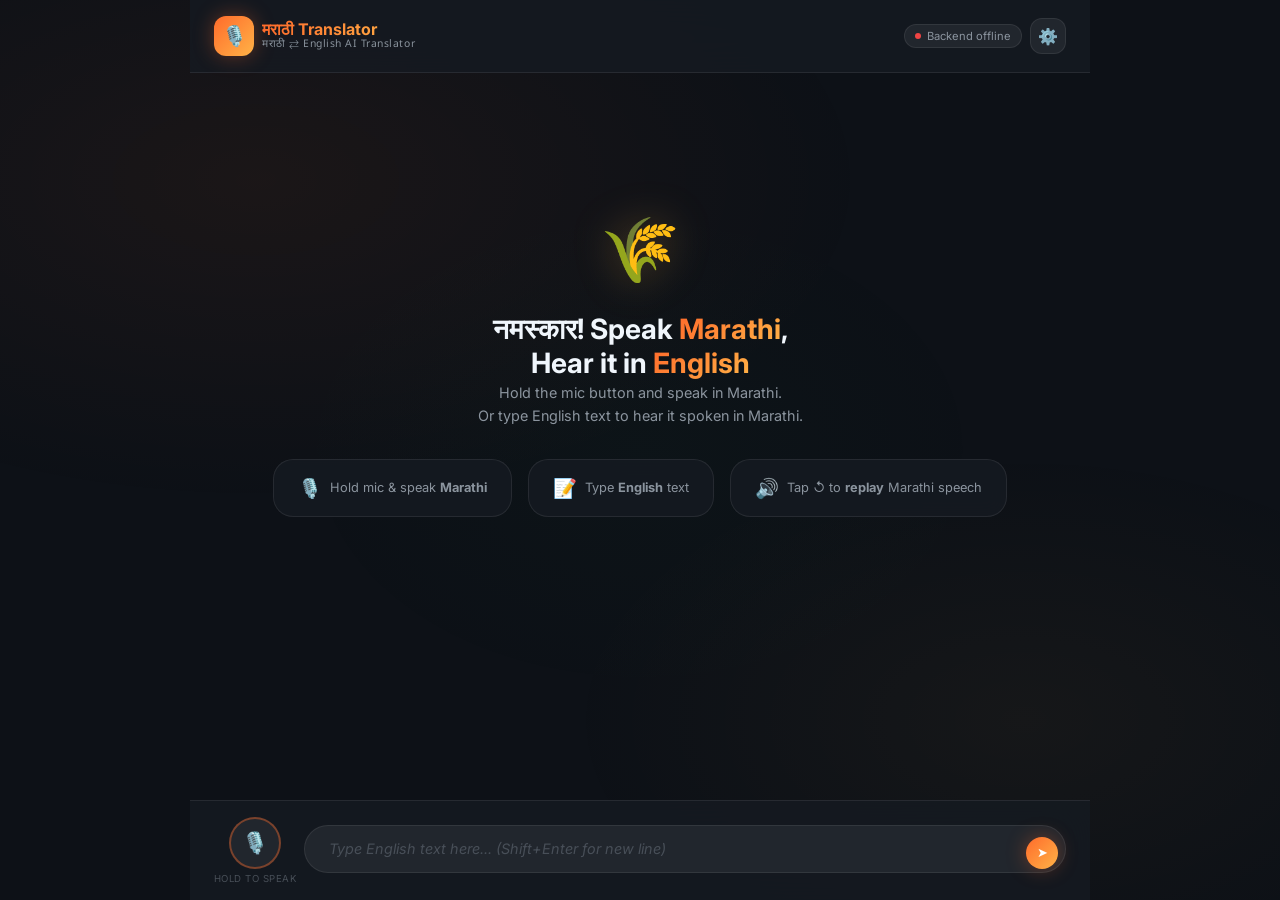
==== frontend/index.html @ 31d9f401 "first commit" ====
<!DOCTYPE html>
<html lang="mr" dir="ltr">
<head>
  <meta charset="UTF-8" />
  <meta name="viewport" content="width=device-width, initial-scale=1.0, viewport-fit=cover" />
  <meta name="theme-color" content="#FF6B2B" />
  <meta name="apple-mobile-web-app-capable" content="yes" />
  <meta name="apple-mobile-web-app-status-bar-style" content="black-translucent" />
  <meta name="apple-mobile-web-app-title" content="मराठी Translator" />

  <!-- SEO -->
  <title>मराठी-इंग्रजी भाषांतरक | Marathi-English Speech Translator</title>
  <meta name="description" content="Speak Marathi and get English translation. Type English and hear it in Marathi. AI-powered speech translator for Maharashtra." />
  <meta name="keywords" content="Marathi speech to text, English to Marathi TTS, AI4Bharat, Marathi translator, Maharashtra" />

  <!-- Open Graph -->
  <meta property="og:title" content="मराठी-इंग्रजी भाषांतरक" />
  <meta property="og:description" content="AI-powered Marathi speech recognition and English-to-Marathi text-to-speech chatbot" />
  <meta property="og:type" content="website" />

  <!-- PWA -->
  <link rel="manifest" href="manifest.json" />
  <link rel="icon" href="data:image/svg+xml,<svg xmlns='http://www.w3.org/2000/svg' viewBox='0 0 100 100'><text y='.9em' font-size='90'>🎤</text></svg>" />

  <!-- Fonts -->
  <link rel="preconnect" href="https://fonts.googleapis.com" />
  <link rel="preconnect" href="https://fonts.gstatic.com" crossorigin />
  <link href="https://fonts.googleapis.com/css2?family=Inter:wght@300;400;500;600;700&family=Noto+Sans+Devanagari:wght@400;500;600&display=swap" rel="stylesheet" />

  <!-- Styles -->
  <link rel="stylesheet" href="style.css" />
</head>
<body>

<!-- Background mesh gradient -->
<div class="bg-mesh" aria-hidden="true"></div>

<!-- ═══════════════════════════════════════════════════════
     APP SHELL
═══════════════════════════════════════════════════════ -->
<div id="app">

  <!-- ── Header ─────────────────────────────────────────── -->
  <header class="app-header" role="banner">
    <div class="app-logo">
      <div class="logo-icon" aria-hidden="true">🎙️</div>
      <div class="logo-text">
        <span class="logo-title">मराठी Translator</span>
        <span class="logo-subtitle">मराठी ⇄ English AI Translator</span>
      </div>
    </div>

    <div class="header-status">
      <div class="status-indicator" id="status-indicator" role="status" aria-live="polite">
        <div class="status-dot"></div>
        <span id="status-text">Connecting...</span>
      </div>
      <button class="settings-btn" id="settings-btn" title="Settings" aria-label="Open settings">
        ⚙️
      </button>
    </div>
  </header>

  <!-- ── Chat Area ─────────────────────────────────────── -->
  <main class="chat-area" id="chat-area" role="main" aria-label="Chat messages" aria-live="polite">

    <!-- Welcome Screen (hidden after first message) -->
    <div class="welcome-screen" id="welcome-screen" role="complementary" aria-label="Getting started">
      <div class="welcome-icon" aria-hidden="true">🌾</div>

      <div>
        <h1 class="welcome-title">
          नमस्कार! Speak <span>Marathi</span>,<br />
          Hear it in <span>English</span>
        </h1>
        <p class="welcome-subtitle">
          Hold the mic button and speak in Marathi.<br />
          Or type English text to hear it spoken in Marathi.
        </p>
      </div>

      <div class="welcome-tips" role="list">
        <div class="tip-card" role="listitem">
          <span class="tip-icon">🎙️</span>
          <span>Hold mic &amp; speak <strong>Marathi</strong></span>
        </div>
        <div class="tip-card" role="listitem">
          <span class="tip-icon">📝</span>
          <span>Type <strong>English</strong> text</span>
        </div>
        <div class="tip-card" role="listitem">
          <span class="tip-icon">🔊</span>
          <span>Tap ↺ to <strong>replay</strong> Marathi speech</span>
        </div>
      </div>
    </div>

  </main>

  <!-- ── Input Bar ─────────────────────────────────────── -->
  <footer class="input-bar" role="contentinfo">

    <!-- Live Marathi transcript (shown while recording) -->
    <div
      class="input-transcript"
      id="input-transcript"
      aria-label="Live Marathi transcript"
      aria-live="polite"
    ></div>

    <div class="input-row">

      <!-- Mic Button -->
      <div class="mic-container">
        <button
          class="mic-btn"
          id="mic-btn"
          aria-label="Hold to record Marathi speech"
          title="Hold to speak in Marathi"
        >
          🎙️
        </button>
        <div class="mic-label" id="mic-label" aria-hidden="true">Hold to speak</div>
      </div>

      <!-- Text Input -->
      <div class="text-input-wrapper">
        <textarea
          id="text-input"
          placeholder="Type English text here... (Shift+Enter for new line)"
          rows="1"
          maxlength="2000"
          aria-label="Type English text to convert to Marathi speech"
          autocomplete="off"
          spellcheck="true"
        ></textarea>
        <button
          class="send-btn"
          id="send-btn"
          aria-label="Send English text for Marathi translation"
          title="Send (Enter)"
        >
          ➤
        </button>
      </div>

    </div>
  </footer>

</div>
<!-- /#app -->


<!-- ═══════════════════════════════════════════════════════
     SETTINGS MODAL
═══════════════════════════════════════════════════════ -->
<div
  class="modal-overlay"
  id="settings-overlay"
  role="dialog"
  aria-modal="true"
  aria-labelledby="modal-title"
>
  <div class="modal" id="settings-modal">

    <div class="modal-header">
      <div class="modal-title" id="modal-title">
        ⚙️ Settings
      </div>
      <button class="modal-close" id="settings-close" aria-label="Close settings">✕</button>
    </div>

    <!-- API URL -->
    <div class="modal-section">
      <label class="modal-label" for="api-url-input">Backend API URL</label>
      <input
        type="url"
        id="api-url-input"
        class="modal-input"
        placeholder="http://localhost:8000"
        value="http://localhost:8000"
        aria-describedby="api-url-help"
      />
      <p id="api-url-help" style="font-size: 0.7rem; color: var(--text-muted); margin-top: 4px;">
        Start backend: <code style="color: var(--accent);">cd backend && start.bat</code>
      </p>
    </div>

    <!-- Voice Selection -->
    <div class="modal-section">
      <label class="modal-label">Marathi TTS Voice</label>
      <div class="voice-grid" id="voice-grid">
        <!-- Populated by JS -->
      </div>
    </div>

    <!-- Save -->
    <button class="modal-save" id="settings-save">
      Save Settings
    </button>

  </div>
</div>


<!-- ═══════════════════════════════════════════════════════
     SCRIPTS
═══════════════════════════════════════════════════════ -->
<script src="app.js"></script>

</body>
</html>
---- frontend/style.css ----
/* ============================================================
   style.css — Marathi-English Speech Translator PWA
   Premium Dark Mode · Maharashtra Saffron Theme
   ============================================================ */

/* ── Google Fonts ─────────────────────────────────────────── */
@import url('https://fonts.googleapis.com/css2?family=Inter:wght@300;400;500;600;700&family=Noto+Sans+Devanagari:wght@400;500;600&display=swap');

/* ── CSS Custom Properties ────────────────────────────────── */
:root {
  /* Colors */
  --bg-primary:    #0D1117;
  --bg-secondary:  #161B22;
  --bg-tertiary:   #21262D;
  --bg-glass:      rgba(22, 27, 34, 0.85);

  --accent:        #FF6B2B;
  --accent-light:  #FF8F5E;
  --accent-glow:   rgba(255, 107, 43, 0.25);
  --accent-dark:   #CC4B15;

  --saffron:       #FFB347;
  --saffron-light: #FFD080;
  --saffron-glow:  rgba(255, 179, 71, 0.3);

  --green:         #22C55E;
  --green-light:   #4ADE80;
  --green-glow:    rgba(34, 197, 94, 0.2);

  --red:           #EF4444;
  --red-glow:      rgba(239, 68, 68, 0.3);

  --blue:          #3B82F6;
  --blue-glow:     rgba(59, 130, 246, 0.2);

  --text-primary:  #F0F6FC;
  --text-secondary: #8B949E;
  --text-muted:    #484F58;
  --text-marathi:  #E8D5B7;

  --border:        rgba(255, 255, 255, 0.08);
  --border-accent: rgba(255, 107, 43, 0.4);
  --border-hover:  rgba(255, 107, 43, 0.6);

  /* Bubble colors */
  --bubble-user-bg: rgba(255, 107, 43, 0.12);
  --bubble-user-border: rgba(255, 107, 43, 0.35);
  --bubble-bot-bg:  rgba(33, 38, 45, 0.95);
  --bubble-bot-border: rgba(255, 255, 255, 0.08);

  /* Shadows */
  --shadow-sm:  0 1px 2px rgba(0, 0, 0, 0.4);
  --shadow-md:  0 4px 16px rgba(0, 0, 0, 0.5);
  --shadow-lg:  0 8px 32px rgba(0, 0, 0, 0.6);
  --shadow-accent: 0 0 20px rgba(255, 107, 43, 0.35);
  --shadow-saffron: 0 0 20px rgba(255, 179, 71, 0.45);

  /* Spacing */
  --space-xs: 0.25rem;
  --space-sm: 0.5rem;
  --space-md: 1rem;
  --space-lg: 1.5rem;
  --space-xl: 2rem;

  /* Radius */
  --radius-sm: 6px;
  --radius-md: 12px;
  --radius-lg: 20px;
  --radius-xl: 28px;
  --radius-full: 9999px;

  /* Transitions */
  --transition-fast: 150ms cubic-bezier(0.4, 0, 0.2, 1);
  --transition-mid:  250ms cubic-bezier(0.4, 0, 0.2, 1);
  --transition-slow: 400ms cubic-bezier(0.4, 0, 0.2, 1);
}

/* ── Reset & Base ─────────────────────────────────────────── */
*, *::before, *::after {
  box-sizing: border-box;
  margin: 0;
  padding: 0;
}

html {
  font-size: 16px;
  scroll-behavior: smooth;
}

body {
  font-family: 'Inter', -apple-system, BlinkMacSystemFont, sans-serif;
  background: var(--bg-primary);
  color: var(--text-primary);
  min-height: 100dvh;
  overflow: hidden;
  -webkit-font-smoothing: antialiased;
  -moz-osx-font-smoothing: grayscale;
}

/* ── Scrollbar ─────────────────────────────────────────────── */
::-webkit-scrollbar { width: 4px; }
::-webkit-scrollbar-track { background: transparent; }
::-webkit-scrollbar-thumb {
  background: rgba(255, 107, 43, 0.3);
  border-radius: var(--radius-full);
}
::-webkit-scrollbar-thumb:hover { background: var(--accent); }

/* ── Background Mesh ───────────────────────────────────────── */
.bg-mesh {
  position: fixed;
  inset: 0;
  background:
    radial-gradient(ellipse 80% 60% at 20% 20%, rgba(255, 107, 43, 0.06) 0%, transparent 60%),
    radial-gradient(ellipse 60% 50% at 80% 80%, rgba(255, 179, 71, 0.04) 0%, transparent 60%),
    radial-gradient(ellipse 40% 40% at 50% 50%, rgba(34, 197, 94, 0.02) 0%, transparent 70%);
  pointer-events: none;
  z-index: 0;
}

/* ── App Shell ─────────────────────────────────────────────── */
#app {
  position: relative;
  z-index: 1;
  display: flex;
  flex-direction: column;
  height: 100dvh;
  max-width: 900px;
  margin: 0 auto;
}

/* ── Header ────────────────────────────────────────────────── */
.app-header {
  flex-shrink: 0;
  display: flex;
  align-items: center;
  gap: var(--space-md);
  padding: var(--space-md) var(--space-lg);
  background: var(--bg-glass);
  backdrop-filter: blur(20px);
  -webkit-backdrop-filter: blur(20px);
  border-bottom: 1px solid var(--border);
  position: relative;
  z-index: 10;
}

.app-logo {
  display: flex;
  align-items: center;
  gap: var(--space-sm);
}

.logo-icon {
  width: 40px;
  height: 40px;
  background: linear-gradient(135deg, var(--accent), var(--saffron));
  border-radius: var(--radius-md);
  display: flex;
  align-items: center;
  justify-content: center;
  font-size: 1.25rem;
  box-shadow: var(--shadow-accent);
  animation: logo-glow 3s ease-in-out infinite;
}

@keyframes logo-glow {
  0%, 100% { box-shadow: 0 0 15px var(--accent-glow); }
  50%       { box-shadow: 0 0 25px rgba(255, 107, 43, 0.5); }
}

.logo-text {
  display: flex;
  flex-direction: column;
  line-height: 1.2;
}

.logo-title {
  font-size: 1rem;
  font-weight: 700;
  background: linear-gradient(90deg, var(--accent), var(--saffron));
  -webkit-background-clip: text;
  -webkit-text-fill-color: transparent;
  background-clip: text;
}

.logo-subtitle {
  font-size: 0.65rem;
  color: var(--text-secondary);
  font-family: 'Noto Sans Devanagari', sans-serif;
  letter-spacing: 0.05em;
}

.header-status {
  margin-left: auto;
  display: flex;
  align-items: center;
  gap: var(--space-sm);
}

.status-indicator {
  display: flex;
  align-items: center;
  gap: 6px;
  font-size: 0.7rem;
  color: var(--text-secondary);
  padding: 4px 10px;
  background: var(--bg-tertiary);
  border-radius: var(--radius-full);
  border: 1px solid var(--border);
  transition: var(--transition-mid);
}

.status-dot {
  width: 6px;
  height: 6px;
  border-radius: 50%;
  background: var(--text-muted);
  transition: var(--transition-mid);
}

.status-indicator.connected .status-dot {
  background: var(--green);
  box-shadow: 0 0 8px var(--green-glow);
  animation: pulse-dot 2s infinite;
}

.status-indicator.error .status-dot {
  background: var(--red);
}

@keyframes pulse-dot {
  0%, 100% { opacity: 1; }
  50%       { opacity: 0.4; }
}

.settings-btn {
  width: 36px;
  height: 36px;
  border-radius: var(--radius-md);
  border: 1px solid var(--border);
  background: var(--bg-tertiary);
  color: var(--text-secondary);
  cursor: pointer;
  display: flex;
  align-items: center;
  justify-content: center;
  font-size: 1rem;
  transition: var(--transition-fast);
}

.settings-btn:hover {
  background: var(--bg-secondary);
  color: var(--text-primary);
  border-color: var(--border-accent);
}

/* ── Chat Area ─────────────────────────────────────────────── */
.chat-area {
  flex: 1;
  overflow-y: auto;
  padding: var(--space-lg);
  display: flex;
  flex-direction: column;
  gap: var(--space-lg);
  scroll-behavior: smooth;
}

/* ── Welcome Screen ────────────────────────────────────────── */
.welcome-screen {
  display: flex;
  flex-direction: column;
  align-items: center;
  justify-content: center;
  text-align: center;
  min-height: 60vh;
  gap: var(--space-xl);
  animation: fade-up 0.6s ease-out both;
}

@keyframes fade-up {
  from { opacity: 0; transform: translateY(20px); }
  to   { opacity: 1; transform: translateY(0); }
}

.welcome-icon {
  font-size: 4rem;
  line-height: 1;
  animation: float 4s ease-in-out infinite;
  filter: drop-shadow(0 0 20px var(--saffron-glow));
}

@keyframes float {
  0%, 100% { transform: translateY(0); }
  50%       { transform: translateY(-10px); }
}

.welcome-title {
  font-size: 1.75rem;
  font-weight: 700;
  line-height: 1.2;
}

.welcome-title span {
  background: linear-gradient(135deg, var(--accent), var(--saffron));
  -webkit-background-clip: text;
  -webkit-text-fill-color: transparent;
  background-clip: text;
}

.welcome-subtitle {
  font-size: 0.9rem;
  color: var(--text-secondary);
  max-width: 380px;
  line-height: 1.6;
}

.welcome-tips {
  display: flex;
  gap: var(--space-md);
  flex-wrap: wrap;
  justify-content: center;
}

.tip-card {
  background: var(--bg-glass);
  border: 1px solid var(--border);
  border-radius: var(--radius-lg);
  padding: var(--space-md) var(--space-lg);
  display: flex;
  align-items: center;
  gap: var(--space-sm);
  font-size: 0.8rem;
  color: var(--text-secondary);
  backdrop-filter: blur(10px);
  transition: var(--transition-mid);
  cursor: default;
}

.tip-card:hover {
  border-color: var(--border-accent);
  color: var(--text-primary);
  background: rgba(255, 107, 43, 0.05);
}

.tip-icon { font-size: 1.2rem; }

/* ── Chat Message Bubbles ──────────────────────────────────── */
.message {
  display: flex;
  gap: var(--space-sm);
  animation: message-in 0.35s cubic-bezier(0.34, 1.56, 0.64, 1) both;
  max-width: 100%;
}

@keyframes message-in {
  from { opacity: 0; transform: translateY(12px) scale(0.96); }
  to   { opacity: 1; transform: translateY(0) scale(1); }
}

.message.user {
  flex-direction: row-reverse;
}

.message-avatar {
  width: 36px;
  height: 36px;
  border-radius: var(--radius-md);
  display: flex;
  align-items: center;
  justify-content: center;
  font-size: 1rem;
  flex-shrink: 0;
  align-self: flex-end;
}

.message.user .message-avatar {
  background: linear-gradient(135deg, var(--accent), var(--saffron));
  box-shadow: var(--shadow-accent);
}

.message.bot .message-avatar {
  background: linear-gradient(135deg, #2d3748, var(--bg-tertiary));
  border: 1px solid var(--border);
}

.message-body {
  max-width: min(75%, 520px);
  display: flex;
  flex-direction: column;
  gap: 6px;
}

.message.user .message-body {
  align-items: flex-end;
}

.message-label {
  font-size: 0.62rem;
  color: var(--text-muted);
  letter-spacing: 0.06em;
  text-transform: uppercase;
  font-weight: 600;
  padding: 0 4px;
}

.bubble {
  padding: var(--space-md) var(--space-lg);
  border-radius: var(--radius-lg);
  font-size: 0.9rem;
  line-height: 1.6;
  word-break: break-word;
  position: relative;
}

/* User Marathi speech bubble */
.bubble.marathi-speech {
  background: var(--bubble-user-bg);
  border: 1px solid var(--bubble-user-border);
  color: var(--text-marathi);
  font-family: 'Noto Sans Devanagari', sans-serif;
  font-size: 1rem;
  border-radius: var(--radius-lg) var(--radius-lg) var(--radius-sm) var(--radius-lg);
  box-shadow: inset 0 0 20px rgba(255, 107, 43, 0.05);
}

/* User English typed bubble */
.bubble.user-text {
  background: var(--bubble-user-bg);
  border: 1px solid var(--bubble-user-border);
  color: var(--text-primary);
  border-radius: var(--radius-lg) var(--radius-lg) var(--radius-sm) var(--radius-lg);
}

/* Bot English translation bubble */
.bubble.english-translation {
  background: var(--bubble-bot-bg);
  border: 1px solid var(--bubble-bot-border);
  color: var(--text-primary);
  border-radius: var(--radius-lg) var(--radius-lg) var(--radius-lg) var(--radius-sm);
}

/* Bot TTS Marathi bubble */
.bubble.tts-bubble {
  background: linear-gradient(135deg, rgba(33, 38, 45, 0.98), rgba(22, 27, 34, 0.95));
  border: 1px solid rgba(255, 179, 71, 0.2);
  color: var(--text-primary);
  border-radius: var(--radius-lg) var(--radius-lg) var(--radius-lg) var(--radius-sm);
  overflow: hidden;
}

/* ── Marathi Text Display ────────────────────────────────── */
.marathi-display {
  font-family: 'Noto Sans Devanagari', sans-serif;
  font-size: 1rem;
  line-height: 1.8;
  color: var(--text-marathi);
  margin-bottom: var(--space-sm);
}

/* ── TTS Player ────────────────────────────────────────────── */
.tts-player {
  margin-top: var(--space-sm);
  padding: var(--space-sm) 0 0;
  border-top: 1px solid rgba(255, 179, 71, 0.15);
}

.tts-words {
  font-family: 'Noto Sans Devanagari', sans-serif;
  font-size: 1rem;
  line-height: 1.9;
  margin-bottom: var(--space-md);
  display: flex;
  flex-wrap: wrap;
  gap: 2px 4px;
}

.tts-word {
  display: inline-block;
  padding: 1px 3px;
  border-radius: 4px;
  cursor: default;
  transition: background var(--transition-fast), color var(--transition-fast),
              box-shadow var(--transition-fast), transform var(--transition-fast);
}

.tts-word.active {
  background: var(--saffron-glow);
  color: var(--saffron-light);
  box-shadow: 0 0 12px var(--saffron-glow);
  transform: scale(1.05);
}

.tts-word.spoken {
  color: var(--text-secondary);
}

.tts-controls {
  display: flex;
  align-items: center;
  gap: var(--space-sm);
}

.tts-btn {
  width: 36px;
  height: 36px;
  border-radius: 50%;
  border: 1px solid rgba(255, 179, 71, 0.3);
  background: rgba(255, 179, 71, 0.1);
  color: var(--saffron);
  cursor: pointer;
  display: flex;
  align-items: center;
  justify-content: center;
  font-size: 0.9rem;
  transition: var(--transition-fast);
  flex-shrink: 0;
}

.tts-btn:hover {
  background: rgba(255, 179, 71, 0.2);
  border-color: var(--saffron);
  box-shadow: 0 0 12px var(--saffron-glow);
  transform: scale(1.05);
}

.tts-btn:active { transform: scale(0.95); }

.tts-btn.playing {
  background: rgba(255, 179, 71, 0.2);
  border-color: var(--saffron);
  animation: tts-pulse 1.5s ease-in-out infinite;
}

@keyframes tts-pulse {
  0%, 100% { box-shadow: 0 0 8px var(--saffron-glow); }
  50%       { box-shadow: 0 0 20px var(--saffron-glow); }
}

.tts-progress {
  flex: 1;
  height: 3px;
  background: rgba(255, 255, 255, 0.1);
  border-radius: var(--radius-full);
  overflow: hidden;
  cursor: pointer;
}

.tts-progress-fill {
  height: 100%;
  background: linear-gradient(90deg, var(--accent), var(--saffron));
  border-radius: var(--radius-full);
  width: 0%;
  transition: width 100ms linear;
}

.tts-time {
  font-size: 0.65rem;
  color: var(--text-muted);
  min-width: 48px;
  text-align: right;
  font-variant-numeric: tabular-nums;
}

.tts-voice-badge {
  font-size: 0.6rem;
  color: var(--saffron);
  background: rgba(255, 179, 71, 0.1);
  border: 1px solid rgba(255, 179, 71, 0.2);
  border-radius: var(--radius-full);
  padding: 2px 8px;
  margin-left: auto;
}

/* ── Typing / Loading Indicator ────────────────────────────── */
.typing-bubble {
  display: flex;
  align-items: center;
  gap: 5px;
  padding: var(--space-md) var(--space-lg);
  background: var(--bubble-bot-bg);
  border: 1px solid var(--bubble-bot-border);
  border-radius: var(--radius-lg) var(--radius-lg) var(--radius-lg) var(--radius-sm);
  width: fit-content;
}

.typing-dot {
  width: 6px;
  height: 6px;
  border-radius: 50%;
  background: var(--text-muted);
  animation: typing-bounce 1.4s ease-in-out infinite;
}
.typing-dot:nth-child(1) { animation-delay: 0s; }
.typing-dot:nth-child(2) { animation-delay: 0.2s; }
.typing-dot:nth-child(3) { animation-delay: 0.4s; }

@keyframes typing-bounce {
  0%, 60%, 100% { transform: translateY(0); background: var(--text-muted); }
  30%            { transform: translateY(-6px); background: var(--accent); }
}

/* ── Live Transcript ───────────────────────────────────────── */
.live-transcript {
  background: linear-gradient(135deg, rgba(255, 107, 43, 0.08), rgba(255, 179, 71, 0.04));
  border: 1px dashed rgba(255, 107, 43, 0.4);
  border-radius: var(--radius-lg);
  padding: var(--space-md) var(--space-lg);
  font-family: 'Noto Sans Devanagari', sans-serif;
  font-size: 1rem;
  color: var(--text-marathi);
  line-height: 1.7;
  min-height: 52px;
  position: relative;
  margin-bottom: var(--space-sm);
  animation: transcript-pulse 2s ease-in-out infinite;
}

@keyframes transcript-pulse {
  0%, 100% { border-color: rgba(255, 107, 43, 0.3); }
  50%       { border-color: rgba(255, 107, 43, 0.6); }
}

.live-transcript::before {
  content: '🎙️';
  position: absolute;
  top: -10px;
  left: 12px;
  background: var(--bg-primary);
  padding: 0 6px;
  font-size: 0.75rem;
}

.live-placeholder {
  color: var(--text-muted);
  font-family: 'Inter', sans-serif;
  font-size: 0.8rem;
  font-style: italic;
}

/* ── Input Bar ─────────────────────────────────────────────── */
.input-bar {
  flex-shrink: 0;
  background: var(--bg-glass);
  backdrop-filter: blur(20px);
  -webkit-backdrop-filter: blur(20px);
  border-top: 1px solid var(--border);
  padding: var(--space-md) var(--space-lg);
  display: flex;
  flex-direction: column;
  gap: var(--space-sm);
}

/* Live transcript area in input bar */
.input-transcript {
  display: none;
  padding: var(--space-sm) var(--space-md);
  background: rgba(255, 107, 43, 0.06);
  border: 1px dashed rgba(255, 107, 43, 0.3);
  border-radius: var(--radius-md);
  font-family: 'Noto Sans Devanagari', sans-serif;
  font-size: 0.85rem;
  color: var(--text-marathi);
  line-height: 1.5;
  min-height: 36px;
  word-break: break-word;
  animation: transcript-pulse 2s ease-in-out infinite;
}

.input-transcript.visible {
  display: block;
}

.input-transcript .interim {
  color: var(--accent);
  opacity: 0.8;
}

.input-row {
  display: flex;
  align-items: center;
  gap: var(--space-sm);
}

.text-input-wrapper {
  flex: 1;
  position: relative;
}

#text-input {
  width: 100%;
  background: var(--bg-tertiary);
  border: 1px solid var(--border);
  border-radius: var(--radius-xl);
  padding: 12px var(--space-lg);
  padding-right: 48px;
  color: var(--text-primary);
  font-size: 0.9rem;
  font-family: 'Inter', sans-serif;
  outline: none;
  resize: none;
  min-height: 48px;
  max-height: 140px;
  overflow-y: auto;
  line-height: 1.5;
  transition: border-color var(--transition-fast), box-shadow var(--transition-fast);
}

#text-input:focus {
  border-color: var(--border-accent);
  box-shadow: 0 0 0 3px var(--accent-glow);
}

#text-input::placeholder {
  color: var(--text-muted);
  font-style: italic;
}

.send-btn {
  position: absolute;
  right: 8px;
  bottom: 8px;
  width: 32px;
  height: 32px;
  border-radius: 50%;
  background: linear-gradient(135deg, var(--accent), var(--saffron));
  border: none;
  color: white;
  cursor: pointer;
  display: flex;
  align-items: center;
  justify-content: center;
  font-size: 0.8rem;
  transition: var(--transition-fast);
  box-shadow: var(--shadow-accent);
}

.send-btn:hover {
  transform: scale(1.08);
  box-shadow: 0 0 16px var(--accent-glow);
}

.send-btn:active { transform: scale(0.94); }
.send-btn:disabled {
  opacity: 0.4;
  cursor: not-allowed;
  transform: none;
}

/* ── Mic Button ────────────────────────────────────────────── */
.mic-btn {
  width: 52px;
  height: 52px;
  border-radius: 50%;
  border: 2px solid var(--border-accent);
  background: var(--bg-tertiary);
  color: var(--accent);
  cursor: pointer;
  display: flex;
  align-items: center;
  justify-content: center;
  font-size: 1.3rem;
  transition: var(--transition-mid);
  flex-shrink: 0;
  position: relative;
  overflow: visible;
}

.mic-btn::before {
  content: '';
  position: absolute;
  inset: -4px;
  border-radius: 50%;
  border: 2px solid transparent;
  transition: var(--transition-mid);
}

.mic-btn:hover {
  background: rgba(255, 107, 43, 0.1);
  border-color: var(--accent);
  box-shadow: 0 0 20px var(--accent-glow);
  transform: scale(1.05);
}

.mic-btn:hover::before {
  border-color: var(--accent-glow);
}

/* Recording state */
.mic-btn.recording {
  background: var(--red-glow);
  border-color: var(--red);
  color: var(--red);
  animation: mic-record 1.2s ease-in-out infinite;
}

@keyframes mic-record {
  0%, 100% {
    box-shadow: 0 0 0 0 var(--red-glow), 0 0 20px var(--red-glow);
  }
  50% {
    box-shadow: 0 0 0 12px rgba(239, 68, 68, 0), 0 0 30px var(--red-glow);
  }
}

/* Processing state */
.mic-btn.processing {
  border-color: var(--saffron);
  color: var(--saffron);
  cursor: not-allowed;
  animation: spin-slow 2s linear infinite;
}

@keyframes spin-slow {
  from { transform: rotate(0deg); }
  to   { transform: rotate(360deg); }
}

.mic-label {
  text-align: center;
  font-size: 0.6rem;
  color: var(--text-muted);
  letter-spacing: 0.05em;
  text-transform: uppercase;
  margin-top: 2px;
}

.mic-container {
  display: flex;
  flex-direction: column;
  align-items: center;
  gap: 2px;
}

/* ── Error Bubble ───────────────────────────────────────────── */
.bubble.error {
  background: rgba(239, 68, 68, 0.08);
  border: 1px solid rgba(239, 68, 68, 0.3);
  color: #FCA5A5;
  font-size: 0.8rem;
}

/* ── Settings Modal ────────────────────────────────────────── */
.modal-overlay {
  position: fixed;
  inset: 0;
  background: rgba(0, 0, 0, 0.7);
  backdrop-filter: blur(4px);
  z-index: 100;
  display: none;
  align-items: center;
  justify-content: center;
  padding: var(--space-lg);
}

.modal-overlay.open {
  display: flex;
  animation: modal-in 0.25s ease-out both;
}

@keyframes modal-in {
  from { opacity: 0; }
  to   { opacity: 1; }
}

.modal {
  background: var(--bg-secondary);
  border: 1px solid var(--border);
  border-radius: var(--radius-xl);
  padding: var(--space-xl);
  max-width: 440px;
  width: 100%;
  box-shadow: var(--shadow-lg);
  animation: modal-slide 0.25s cubic-bezier(0.34, 1.56, 0.64, 1) both;
}

@keyframes modal-slide {
  from { transform: translateY(20px) scale(0.96); }
  to   { transform: translateY(0) scale(1); }
}

.modal-header {
  display: flex;
  align-items: center;
  justify-content: space-between;
  margin-bottom: var(--space-lg);
}

.modal-title {
  font-size: 1rem;
  font-weight: 600;
  color: var(--text-primary);
  display: flex;
  align-items: center;
  gap: var(--space-sm);
}

.modal-close {
  width: 28px;
  height: 28px;
  border-radius: 50%;
  border: 1px solid var(--border);
  background: var(--bg-tertiary);
  color: var(--text-secondary);
  cursor: pointer;
  display: flex;
  align-items: center;
  justify-content: center;
  font-size: 0.9rem;
  transition: var(--transition-fast);
}

.modal-close:hover {
  background: rgba(239, 68, 68, 0.1);
  color: var(--red);
  border-color: rgba(239, 68, 68, 0.3);
}

.modal-section {
  margin-bottom: var(--space-lg);
}

.modal-label {
  display: block;
  font-size: 0.75rem;
  color: var(--text-secondary);
  font-weight: 600;
  text-transform: uppercase;
  letter-spacing: 0.08em;
  margin-bottom: var(--space-sm);
}

.modal-input {
  width: 100%;
  background: var(--bg-tertiary);
  border: 1px solid var(--border);
  border-radius: var(--radius-md);
  padding: 10px var(--space-md);
  color: var(--text-primary);
  font-size: 0.85rem;
  font-family: 'Inter', sans-serif;
  outline: none;
  transition: border-color var(--transition-fast);
}

.modal-input:focus {
  border-color: var(--border-accent);
  box-shadow: 0 0 0 3px var(--accent-glow);
}

.voice-grid {
  display: grid;
  grid-template-columns: repeat(3, 1fr);
  gap: var(--space-sm);
}

.voice-btn {
  padding: 8px 4px;
  border-radius: var(--radius-md);
  border: 1px solid var(--border);
  background: var(--bg-tertiary);
  color: var(--text-secondary);
  cursor: pointer;
  font-size: 0.75rem;
  font-family: 'Inter', sans-serif;
  transition: var(--transition-fast);
  text-align: center;
}

.voice-btn:hover {
  border-color: var(--border-accent);
  color: var(--text-primary);
  background: rgba(255, 107, 43, 0.05);
}

.voice-btn.selected {
  background: rgba(255, 107, 43, 0.15);
  border-color: var(--accent);
  color: var(--accent);
  font-weight: 600;
}

.modal-save {
  width: 100%;
  padding: 12px;
  border-radius: var(--radius-lg);
  border: none;
  background: linear-gradient(135deg, var(--accent), var(--saffron));
  color: white;
  font-size: 0.9rem;
  font-weight: 600;
  font-family: 'Inter', sans-serif;
  cursor: pointer;
  transition: var(--transition-fast);
  box-shadow: var(--shadow-accent);
}

.modal-save:hover {
  transform: translateY(-1px);
  box-shadow: 0 6px 20px var(--accent-glow);
}

/* ── Toast Notifications ────────────────────────────────────── */
.toast-container {
  position: fixed;
  bottom: 100px;
  left: 50%;
  transform: translateX(-50%);
  z-index: 200;
  display: flex;
  flex-direction: column;
  gap: var(--space-sm);
  pointer-events: none;
}

.toast {
  background: var(--bg-secondary);
  border: 1px solid var(--border);
  border-radius: var(--radius-lg);
  padding: 10px 20px;
  font-size: 0.8rem;
  color: var(--text-primary);
  box-shadow: var(--shadow-md);
  animation: toast-in 0.3s cubic-bezier(0.34, 1.56, 0.64, 1) both,
             toast-out 0.3s ease-in 2.7s both;
  white-space: nowrap;
}

.toast.success { border-color: rgba(34, 197, 94, 0.4); color: var(--green-light); }
.toast.error   { border-color: rgba(239, 68, 68, 0.4); color: #FCA5A5; }
.toast.info    { border-color: var(--border-accent); color: var(--accent-light); }

@keyframes toast-in {
  from { opacity: 0; transform: translateY(10px); }
  to   { opacity: 1; transform: translateY(0); }
}

@keyframes toast-out {
  from { opacity: 1; }
  to   { opacity: 0; }
}

/* ── Responsive ─────────────────────────────────────────────── */
@media (max-width: 640px) {
  .app-header {
    padding: var(--space-sm) var(--space-md);
  }

  .logo-subtitle { display: none; }

  .chat-area {
    padding: var(--space-md);
    gap: var(--space-md);
  }

  .input-bar {
    padding: var(--space-sm) var(--space-md);
  }

  .welcome-tips { gap: var(--space-sm); }
  .tip-card { padding: var(--space-sm) var(--space-md); }

  .message-body { max-width: 85%; }

  .voice-grid { grid-template-columns: repeat(2, 1fr); }
}

/* ── Utility ─────────────────────────────────────────────────── */
.hidden { display: none !important; }

.visually-hidden {
  position: absolute;
  width: 1px;
  height: 1px;
  overflow: hidden;
  clip: rect(0 0 0 0);
}

/* Install prompt */
.install-prompt {
  position: fixed;
  bottom: var(--space-xl);
  right: var(--space-xl);
  background: var(--bg-secondary);
  border: 1px solid var(--border-accent);
  border-radius: var(--radius-xl);
  padding: var(--space-md) var(--space-lg);
  display: flex;
  align-items: center;
  gap: var(--space-md);
  box-shadow: var(--shadow-lg);
  z-index: 50;
  animation: fade-up 0.4s ease-out;
  max-width: 300px;
}

.install-text {
  font-size: 0.8rem;
  color: var(--text-secondary);
  line-height: 1.4;
}

.install-btn {
  padding: 6px 14px;
  border-radius: var(--radius-full);
  border: none;
  background: linear-gradient(135deg, var(--accent), var(--saffron));
  color: white;
  font-size: 0.75rem;
  font-weight: 600;
  cursor: pointer;
  white-space: nowrap;
  transition: var(--transition-fast);
}

.install-btn:hover { transform: scale(1.04); }

.install-dismiss {
  background: none;
  border: none;
  color: var(--text-muted);
  cursor: pointer;
  font-size: 0.8rem;
  padding: 4px;
  transition: color var(--transition-fast);
  margin-left: -var(--space-sm);
}

.install-dismiss:hover { color: var(--text-secondary); }
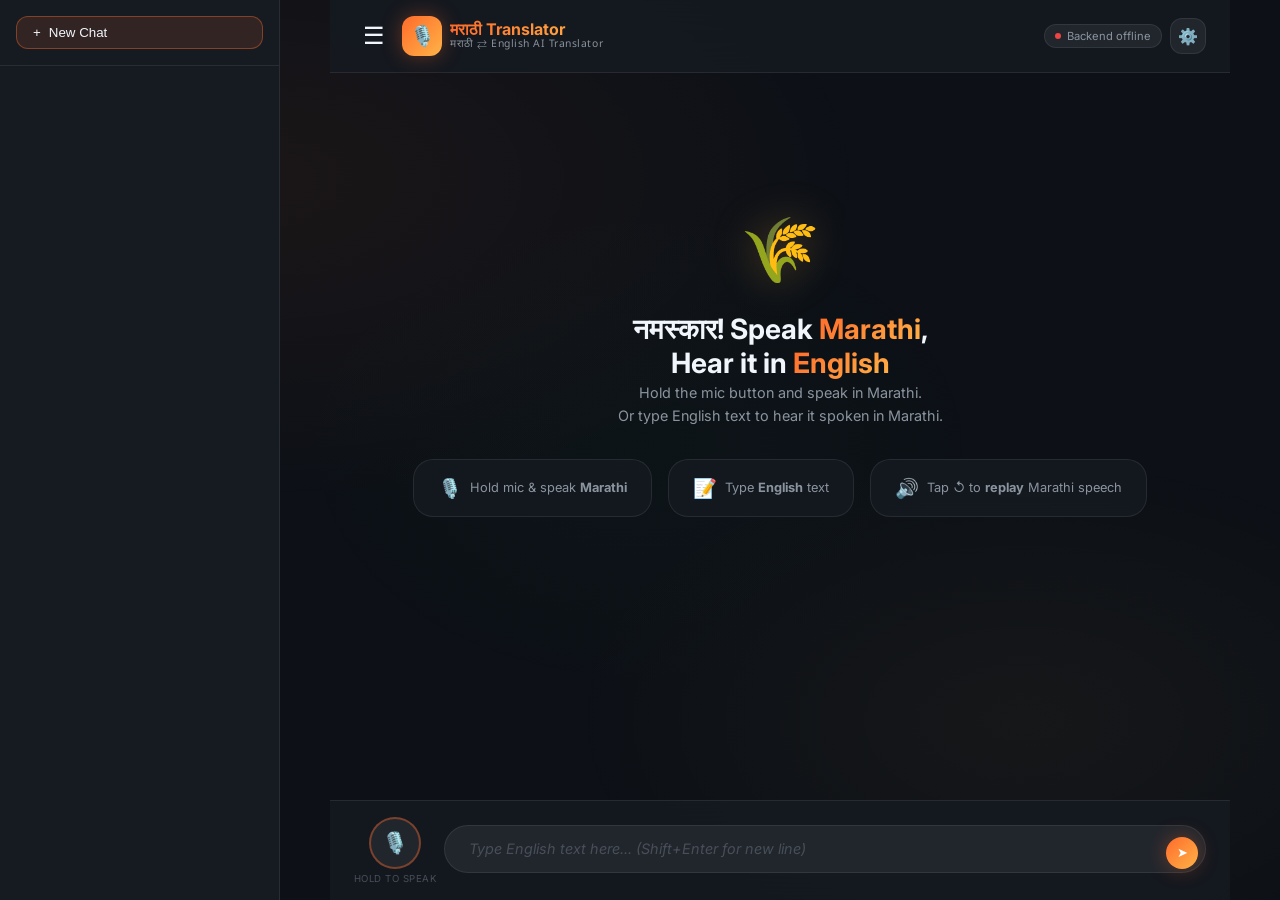
==== commit 0fa830fc: "Add LLM farming assistant, chat history, and setup README - NVIDIA Nemotron LLM chat endpoint with f" ====
--- a/frontend/index.html
+++ b/frontend/index.html
@@ -1,5 +1,6 @@
 <!DOCTYPE html>
 <html lang="mr" dir="ltr">
+
 <head>
   <meta charset="UTF-8" />
   <meta name="viewport" content="width=device-width, initial-scale=1.0, viewport-fit=cover" />
@@ -10,203 +11,201 @@
 
   <!-- SEO -->
   <title>मराठी-इंग्रजी भाषांतरक | Marathi-English Speech Translator</title>
-  <meta name="description" content="Speak Marathi and get English translation. Type English and hear it in Marathi. AI-powered speech translator for Maharashtra." />
-  <meta name="keywords" content="Marathi speech to text, English to Marathi TTS, AI4Bharat, Marathi translator, Maharashtra" />
+  <meta name="description"
+    content="Speak Marathi and get English translation. Type English and hear it in Marathi. AI-powered speech translator for Maharashtra." />
+  <meta name="keywords"
+    content="Marathi speech to text, English to Marathi TTS, AI4Bharat, Marathi translator, Maharashtra" />
 
   <!-- Open Graph -->
   <meta property="og:title" content="मराठी-इंग्रजी भाषांतरक" />
-  <meta property="og:description" content="AI-powered Marathi speech recognition and English-to-Marathi text-to-speech chatbot" />
+  <meta property="og:description"
+    content="AI-powered Marathi speech recognition and English-to-Marathi text-to-speech chatbot" />
   <meta property="og:type" content="website" />
 
   <!-- PWA -->
   <link rel="manifest" href="manifest.json" />
-  <link rel="icon" href="data:image/svg+xml,<svg xmlns='http://www.w3.org/2000/svg' viewBox='0 0 100 100'><text y='.9em' font-size='90'>🎤</text></svg>" />
+  <link rel="icon"
+    href="data:image/svg+xml,<svg xmlns='http://www.w3.org/2000/svg' viewBox='0 0 100 100'><text y='.9em' font-size='90'>🎤</text></svg>" />
 
   <!-- Fonts -->
   <link rel="preconnect" href="https://fonts.googleapis.com" />
   <link rel="preconnect" href="https://fonts.gstatic.com" crossorigin />
-  <link href="https://fonts.googleapis.com/css2?family=Inter:wght@300;400;500;600;700&family=Noto+Sans+Devanagari:wght@400;500;600&display=swap" rel="stylesheet" />
+  <link
+    href="https://fonts.googleapis.com/css2?family=Inter:wght@300;400;500;600;700&family=Noto+Sans+Devanagari:wght@400;500;600&display=swap"
+    rel="stylesheet" />
 
   <!-- Styles -->
   <link rel="stylesheet" href="style.css" />
+
 </head>
+
 <body>
 
-<!-- Background mesh gradient -->
-<div class="bg-mesh" aria-hidden="true"></div>
-
-<!-- ═══════════════════════════════════════════════════════
+  <!-- Background mesh gradient -->
+  <div class="bg-mesh" aria-hidden="true"></div>
+
+  <!-- ═══════════════════════════════════════════════════════
      APP SHELL
 ═══════════════════════════════════════════════════════ -->
-<div id="app">
-
-  <!-- ── Header ─────────────────────────────────────────── -->
-  <header class="app-header" role="banner">
-    <div class="app-logo">
-      <div class="logo-icon" aria-hidden="true">🎙️</div>
-      <div class="logo-text">
-        <span class="logo-title">मराठी Translator</span>
-        <span class="logo-subtitle">मराठी ⇄ English AI Translator</span>
-      </div>
-    </div>
-
-    <div class="header-status">
-      <div class="status-indicator" id="status-indicator" role="status" aria-live="polite">
-        <div class="status-dot"></div>
-        <span id="status-text">Connecting...</span>
-      </div>
-      <button class="settings-btn" id="settings-btn" title="Settings" aria-label="Open settings">
-        ⚙️
-      </button>
-    </div>
-  </header>
-
-  <!-- ── Chat Area ─────────────────────────────────────── -->
-  <main class="chat-area" id="chat-area" role="main" aria-label="Chat messages" aria-live="polite">
-
-    <!-- Welcome Screen (hidden after first message) -->
-    <div class="welcome-screen" id="welcome-screen" role="complementary" aria-label="Getting started">
-      <div class="welcome-icon" aria-hidden="true">🌾</div>
-
-      <div>
-        <h1 class="welcome-title">
-          नमस्कार! Speak <span>Marathi</span>,<br />
-          Hear it in <span>English</span>
-        </h1>
-        <p class="welcome-subtitle">
-          Hold the mic button and speak in Marathi.<br />
-          Or type English text to hear it spoken in Marathi.
-        </p>
-      </div>
-
-      <div class="welcome-tips" role="list">
-        <div class="tip-card" role="listitem">
-          <span class="tip-icon">🎙️</span>
-          <span>Hold mic &amp; speak <strong>Marathi</strong></span>
-        </div>
-        <div class="tip-card" role="listitem">
-          <span class="tip-icon">📝</span>
-          <span>Type <strong>English</strong> text</span>
-        </div>
-        <div class="tip-card" role="listitem">
-          <span class="tip-icon">🔊</span>
-          <span>Tap ↺ to <strong>replay</strong> Marathi speech</span>
-        </div>
-      </div>
-    </div>
-
-  </main>
-
-  <!-- ── Input Bar ─────────────────────────────────────── -->
-  <footer class="input-bar" role="contentinfo">
-
-    <!-- Live Marathi transcript (shown while recording) -->
-    <div
-      class="input-transcript"
-      id="input-transcript"
-      aria-label="Live Marathi transcript"
-      aria-live="polite"
-    ></div>
-
-    <div class="input-row">
-
-      <!-- Mic Button -->
-      <div class="mic-container">
-        <button
-          class="mic-btn"
-          id="mic-btn"
-          aria-label="Hold to record Marathi speech"
-          title="Hold to speak in Marathi"
-        >
-          🎙️
+  <div class="layout-container">
+
+    <!-- ── Sidebar ─────────────────────────────────────────── -->
+    <aside class="history-sidebar" id="history-sidebar" role="navigation" aria-label="Chat history">
+      <div class="sidebar-header">
+        <button class="new-chat-btn" id="new-chat-btn" aria-label="Create new chat">
+          <span>+</span> New Chat
         </button>
-        <div class="mic-label" id="mic-label" aria-hidden="true">Hold to speak</div>
-      </div>
-
-      <!-- Text Input -->
-      <div class="text-input-wrapper">
-        <textarea
-          id="text-input"
-          placeholder="Type English text here... (Shift+Enter for new line)"
-          rows="1"
-          maxlength="2000"
-          aria-label="Type English text to convert to Marathi speech"
-          autocomplete="off"
-          spellcheck="true"
-        ></textarea>
-        <button
-          class="send-btn"
-          id="send-btn"
-          aria-label="Send English text for Marathi translation"
-          title="Send (Enter)"
-        >
-          ➤
+        <button class="sidebar-close-btn" id="sidebar-close-btn" aria-label="Close sidebar">✕</button>
+      </div>
+      <div class="sidebar-content">
+        <ul class="chat-list" id="chat-list" role="list">
+          <!-- Populated by JS -->
+        </ul>
+      </div>
+    </aside>
+
+    <div id="app">
+
+      <!-- ── Header ─────────────────────────────────────────── -->
+      <header class="app-header" role="banner">
+      <div class="app-logo">
+        <button class="sidebar-toggle-btn" id="sidebar-toggle-btn" aria-label="Toggle history" title="Toggle Sidebar">
+          ☰
         </button>
-      </div>
-
-    </div>
-  </footer>
-
-</div>
-<!-- /#app -->
-
-
-<!-- ═══════════════════════════════════════════════════════
+        <div class="logo-icon" aria-hidden="true">🎙️</div>
+        <div class="logo-text">
+          <span class="logo-title">मराठी Translator</span>
+          <span class="logo-subtitle">मराठी ⇄ English AI Translator</span>
+        </div>
+      </div>
+
+      <div class="header-status">
+        <div class="status-indicator" id="status-indicator" role="status" aria-live="polite">
+          <div class="status-dot"></div>
+          <span id="status-text">Connecting...</span>
+        </div>
+        <button class="settings-btn" id="settings-btn" title="Settings" aria-label="Open settings">
+          ⚙️
+        </button>
+      </div>
+    </header>
+
+    <!-- ── Chat Area ─────────────────────────────────────── -->
+    <main class="chat-area" id="chat-area" role="main" aria-label="Chat messages" aria-live="polite">
+
+      <!-- Welcome Screen (hidden after first message) -->
+      <div class="welcome-screen" id="welcome-screen" role="complementary" aria-label="Getting started">
+        <div class="welcome-icon" aria-hidden="true">🌾</div>
+
+        <div>
+          <h1 class="welcome-title">
+            नमस्कार! Speak <span>Marathi</span>,<br />
+            Hear it in <span>English</span>
+          </h1>
+          <p class="welcome-subtitle">
+            Hold the mic button and speak in Marathi.<br />
+            Or type English text to hear it spoken in Marathi.
+          </p>
+        </div>
+
+        <div class="welcome-tips" role="list">
+          <div class="tip-card" role="listitem">
+            <span class="tip-icon">🎙️</span>
+            <span>Hold mic &amp; speak <strong>Marathi</strong></span>
+          </div>
+          <div class="tip-card" role="listitem">
+            <span class="tip-icon">📝</span>
+            <span>Type <strong>English</strong> text</span>
+          </div>
+          <div class="tip-card" role="listitem">
+            <span class="tip-icon">🔊</span>
+            <span>Tap ↺ to <strong>replay</strong> Marathi speech</span>
+          </div>
+        </div>
+      </div>
+
+    </main>
+
+    <!-- ── Input Bar ─────────────────────────────────────── -->
+    <footer class="input-bar" role="contentinfo">
+
+      <!-- Live Marathi transcript (shown while recording) -->
+      <div class="input-transcript" id="input-transcript" aria-label="Live Marathi transcript" aria-live="polite"></div>
+
+      <div class="input-row">
+
+        <!-- Mic Button -->
+        <div class="mic-container">
+          <button class="mic-btn" id="mic-btn" aria-label="Hold to record Marathi speech"
+            title="Hold to speak in Marathi">
+            🎙️
+          </button>
+          <div class="mic-label" id="mic-label" aria-hidden="true">Hold to speak</div>
+        </div>
+
+        <!-- Text Input -->
+        <div class="text-input-wrapper">
+          <textarea id="text-input" placeholder="Type English text here... (Shift+Enter for new line)" rows="1"
+            maxlength="2000" aria-label="Type English text to convert to Marathi speech" autocomplete="off"
+            spellcheck="true"></textarea>
+          <button class="send-btn" id="send-btn" aria-label="Send English text for Marathi translation"
+            title="Send (Enter)">
+            ➤
+          </button>
+        </div>
+
+      </div>
+    </footer>
+
+  </div>
+  <!-- /.layout-container -->
+
+
+  <!-- ═══════════════════════════════════════════════════════
      SETTINGS MODAL
 ═══════════════════════════════════════════════════════ -->
-<div
-  class="modal-overlay"
-  id="settings-overlay"
-  role="dialog"
-  aria-modal="true"
-  aria-labelledby="modal-title"
->
-  <div class="modal" id="settings-modal">
-
-    <div class="modal-header">
-      <div class="modal-title" id="modal-title">
-        ⚙️ Settings
-      </div>
-      <button class="modal-close" id="settings-close" aria-label="Close settings">✕</button>
+  <div class="modal-overlay" id="settings-overlay" role="dialog" aria-modal="true" aria-labelledby="modal-title">
+    <div class="modal" id="settings-modal">
+
+      <div class="modal-header">
+        <div class="modal-title" id="modal-title">
+          ⚙️ Settings
+        </div>
+        <button class="modal-close" id="settings-close" aria-label="Close settings">✕</button>
+      </div>
+
+      <!-- API URL -->
+      <div class="modal-section">
+        <label class="modal-label" for="api-url-input">Backend API URL</label>
+        <input type="url" id="api-url-input" class="modal-input" placeholder="http://localhost:8000"
+          value="http://localhost:8000" aria-describedby="api-url-help" />
+        <p id="api-url-help" style="font-size: 0.7rem; color: var(--text-muted); margin-top: 4px;">
+          Start backend: <code style="color: var(--accent);">cd backend && start.bat</code>
+        </p>
+      </div>
+
+      <!-- Voice Selection -->
+      <div class="modal-section">
+        <label class="modal-label">Marathi TTS Voice</label>
+        <div class="voice-grid" id="voice-grid">
+          <!-- Populated by JS -->
+        </div>
+      </div>
+
+      <!-- Save -->
+      <button class="modal-save" id="settings-save">
+        Save Settings
+      </button>
+
     </div>
-
-    <!-- API URL -->
-    <div class="modal-section">
-      <label class="modal-label" for="api-url-input">Backend API URL</label>
-      <input
-        type="url"
-        id="api-url-input"
-        class="modal-input"
-        placeholder="http://localhost:8000"
-        value="http://localhost:8000"
-        aria-describedby="api-url-help"
-      />
-      <p id="api-url-help" style="font-size: 0.7rem; color: var(--text-muted); margin-top: 4px;">
-        Start backend: <code style="color: var(--accent);">cd backend && start.bat</code>
-      </p>
-    </div>
-
-    <!-- Voice Selection -->
-    <div class="modal-section">
-      <label class="modal-label">Marathi TTS Voice</label>
-      <div class="voice-grid" id="voice-grid">
-        <!-- Populated by JS -->
-      </div>
-    </div>
-
-    <!-- Save -->
-    <button class="modal-save" id="settings-save">
-      Save Settings
-    </button>
-
   </div>
-</div>
-
-
-<!-- ═══════════════════════════════════════════════════════
+
+
+  <!-- ═══════════════════════════════════════════════════════
      SCRIPTS
 ═══════════════════════════════════════════════════════ -->
-<script src="app.js"></script>
+  <script src="app.js"></script>
 
 </body>
-</html>
+
+</html>
--- a/frontend/style.css
+++ b/frontend/style.css
@@ -118,15 +118,145 @@
   z-index: 0;
 }
 
+/* ── Layout ────────────────────────────────────────────────── */
+.layout-container {
+  display: flex;
+  height: 100dvh;
+  width: 100vw;
+  overflow: hidden;
+  position: relative;
+  z-index: 1;
+}
+
+/* ── Sidebar ───────────────────────────────────────────────── */
+.history-sidebar {
+  width: 280px;
+  flex-shrink: 0;
+  background: var(--bg-secondary);
+  border-right: 1px solid var(--border);
+  display: flex;
+  flex-direction: column;
+  transition: transform var(--transition-mid);
+  z-index: 20;
+}
+
+.sidebar-header {
+  padding: var(--space-md);
+  display: flex;
+  align-items: center;
+  justify-content: space-between;
+  border-bottom: 1px solid var(--border);
+}
+
+.new-chat-btn {
+  flex-grow: 1;
+  display: flex;
+  align-items: center;
+  gap: var(--space-sm);
+  background: var(--bubble-user-bg);
+  border: 1px solid var(--border-accent);
+  color: var(--text-primary);
+  padding: var(--space-sm) var(--space-md);
+  border-radius: var(--radius-md);
+  font-weight: 500;
+  cursor: pointer;
+  transition: var(--transition-fast);
+}
+
+.new-chat-btn:hover {
+  background: var(--accent-glow);
+  border-color: var(--accent);
+}
+
+.sidebar-close-btn {
+  display: none;
+  background: none;
+  border: none;
+  color: var(--text-secondary);
+  font-size: 1.2rem;
+  cursor: pointer;
+  padding: var(--space-xs);
+  margin-left: var(--space-sm);
+}
+
+.sidebar-content {
+  flex-grow: 1;
+  overflow-y: auto;
+  padding: var(--space-sm);
+}
+
+.chat-list {
+  list-style: none;
+  display: flex;
+  flex-direction: column;
+  gap: 2px;
+}
+
+.chat-item {
+  padding: var(--space-sm) var(--space-md);
+  border-radius: var(--radius-sm);
+  cursor: pointer;
+  color: var(--text-secondary);
+  font-size: 0.9rem;
+  transition: var(--transition-fast);
+  white-space: nowrap;
+  overflow: hidden;
+  text-overflow: ellipsis;
+  display: flex;
+  align-items: center;
+  gap: var(--space-sm);
+}
+
+.chat-item::before {
+  content: '💬';
+  font-size: 0.8rem;
+  opacity: 0.5;
+}
+
+.chat-item:hover {
+  background: rgba(255, 255, 255, 0.05);
+  color: var(--text-primary);
+}
+
+.chat-item.active {
+  background: rgba(255, 255, 255, 0.1);
+  color: var(--text-primary);
+  font-weight: 500;
+}
+
+.chat-item.active::before {
+  opacity: 1;
+}
+
+.sidebar-toggle-btn {
+  background: none;
+  border: none;
+  color: var(--text-primary);
+  font-size: 1.5rem;
+  cursor: pointer;
+  display: flex;
+  align-items: center;
+  justify-content: center;
+  width: 40px;
+  height: 40px;
+  border-radius: var(--radius-sm);
+  transition: var(--transition-fast);
+}
+
+.sidebar-toggle-btn:hover {
+  background: rgba(255,255,255,0.1);
+}
+
 /* ── App Shell ─────────────────────────────────────────────── */
 #app {
+  flex-grow: 1;
   position: relative;
-  z-index: 1;
   display: flex;
   flex-direction: column;
   height: 100dvh;
   max-width: 900px;
   margin: 0 auto;
+  width: 100%;
 }
 
 /* ── Header ────────────────────────────────────────────────── */
@@ -1126,3 +1256,27 @@
 }
 
 .install-dismiss:hover { color: var(--text-secondary); }
+
+@media (max-width: 768px) {
+  #app {
+    padding-bottom: env(safe-area-inset-bottom);
+  }
+
+  .history-sidebar {
+    position: absolute;
+    left: 0;
+    top: 0;
+    bottom: 0;
+    transform: translateX(-100%);
+    box-shadow: none;
+  }
+  
+  .history-sidebar.open {
+    transform: translateX(0);
+    box-shadow: var(--shadow-lg);
+  }
+  
+  .sidebar-close-btn {
+    display: block;
+  }
+}
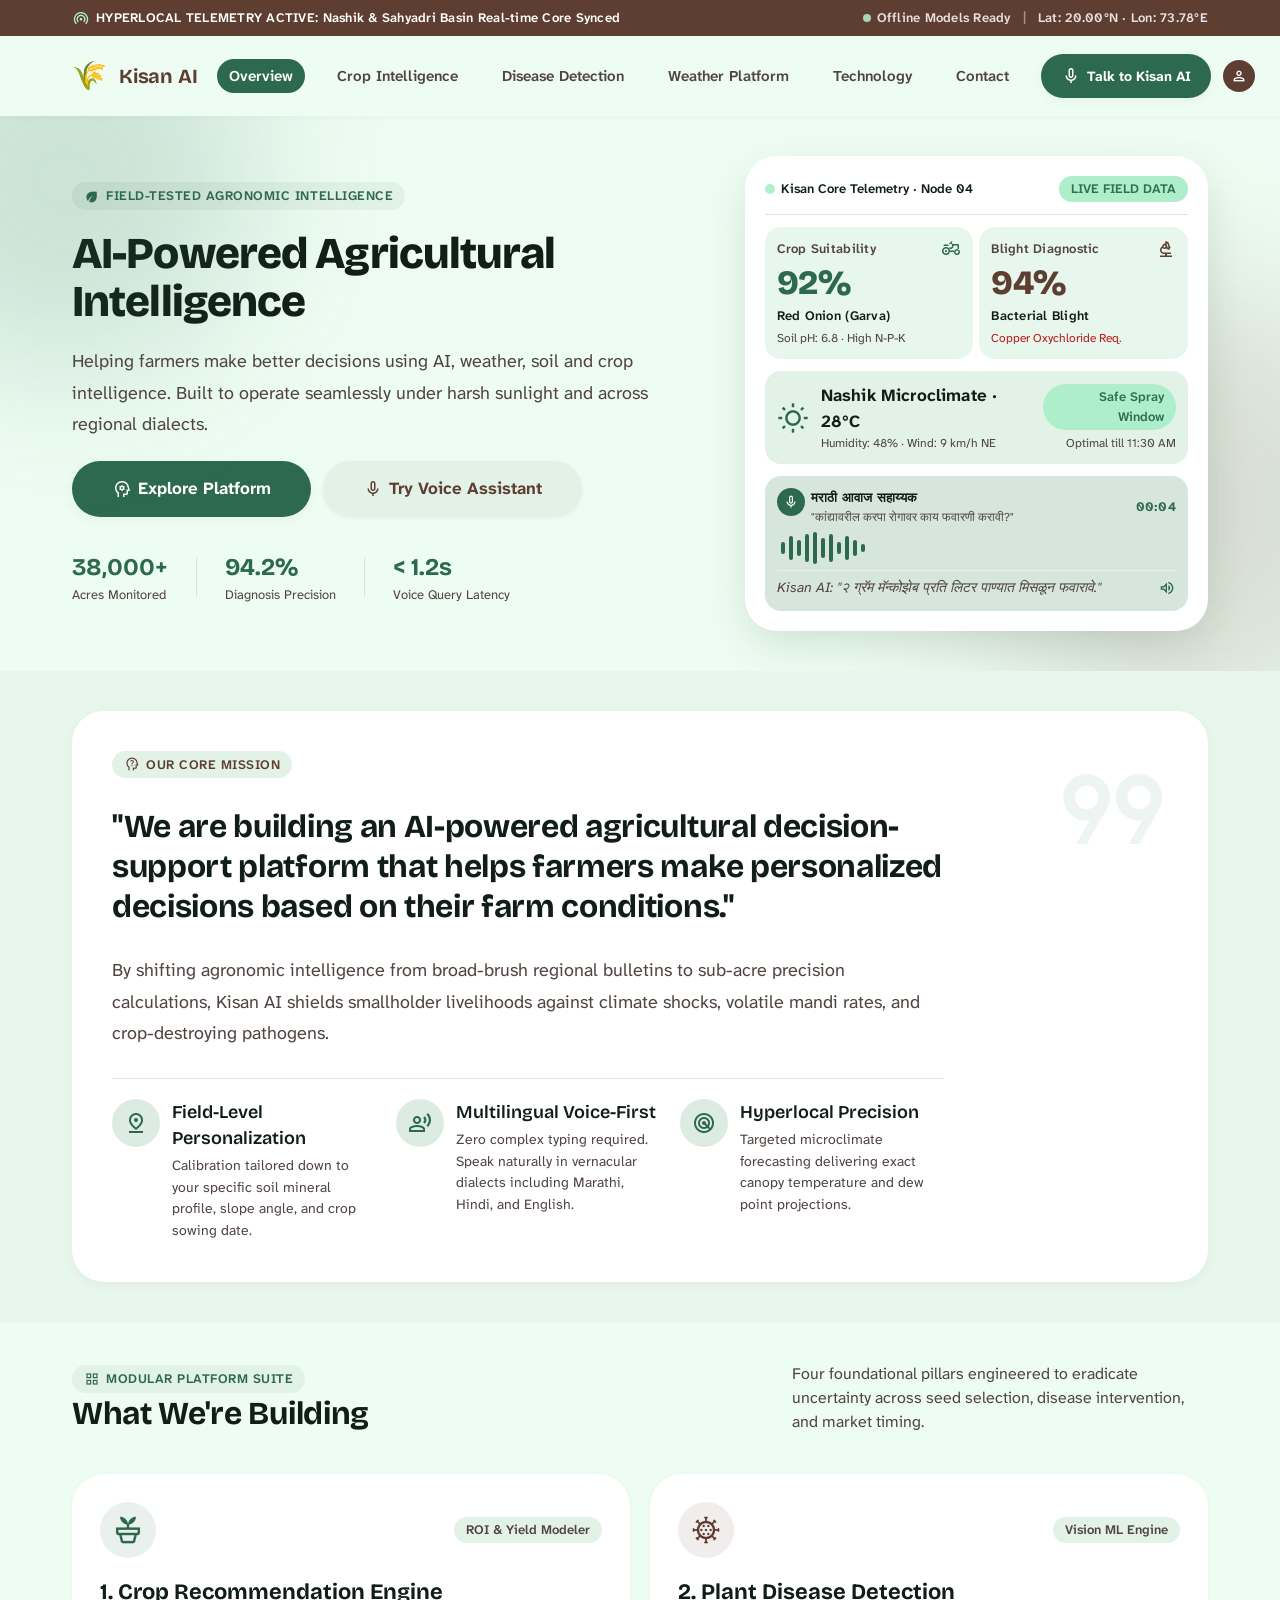
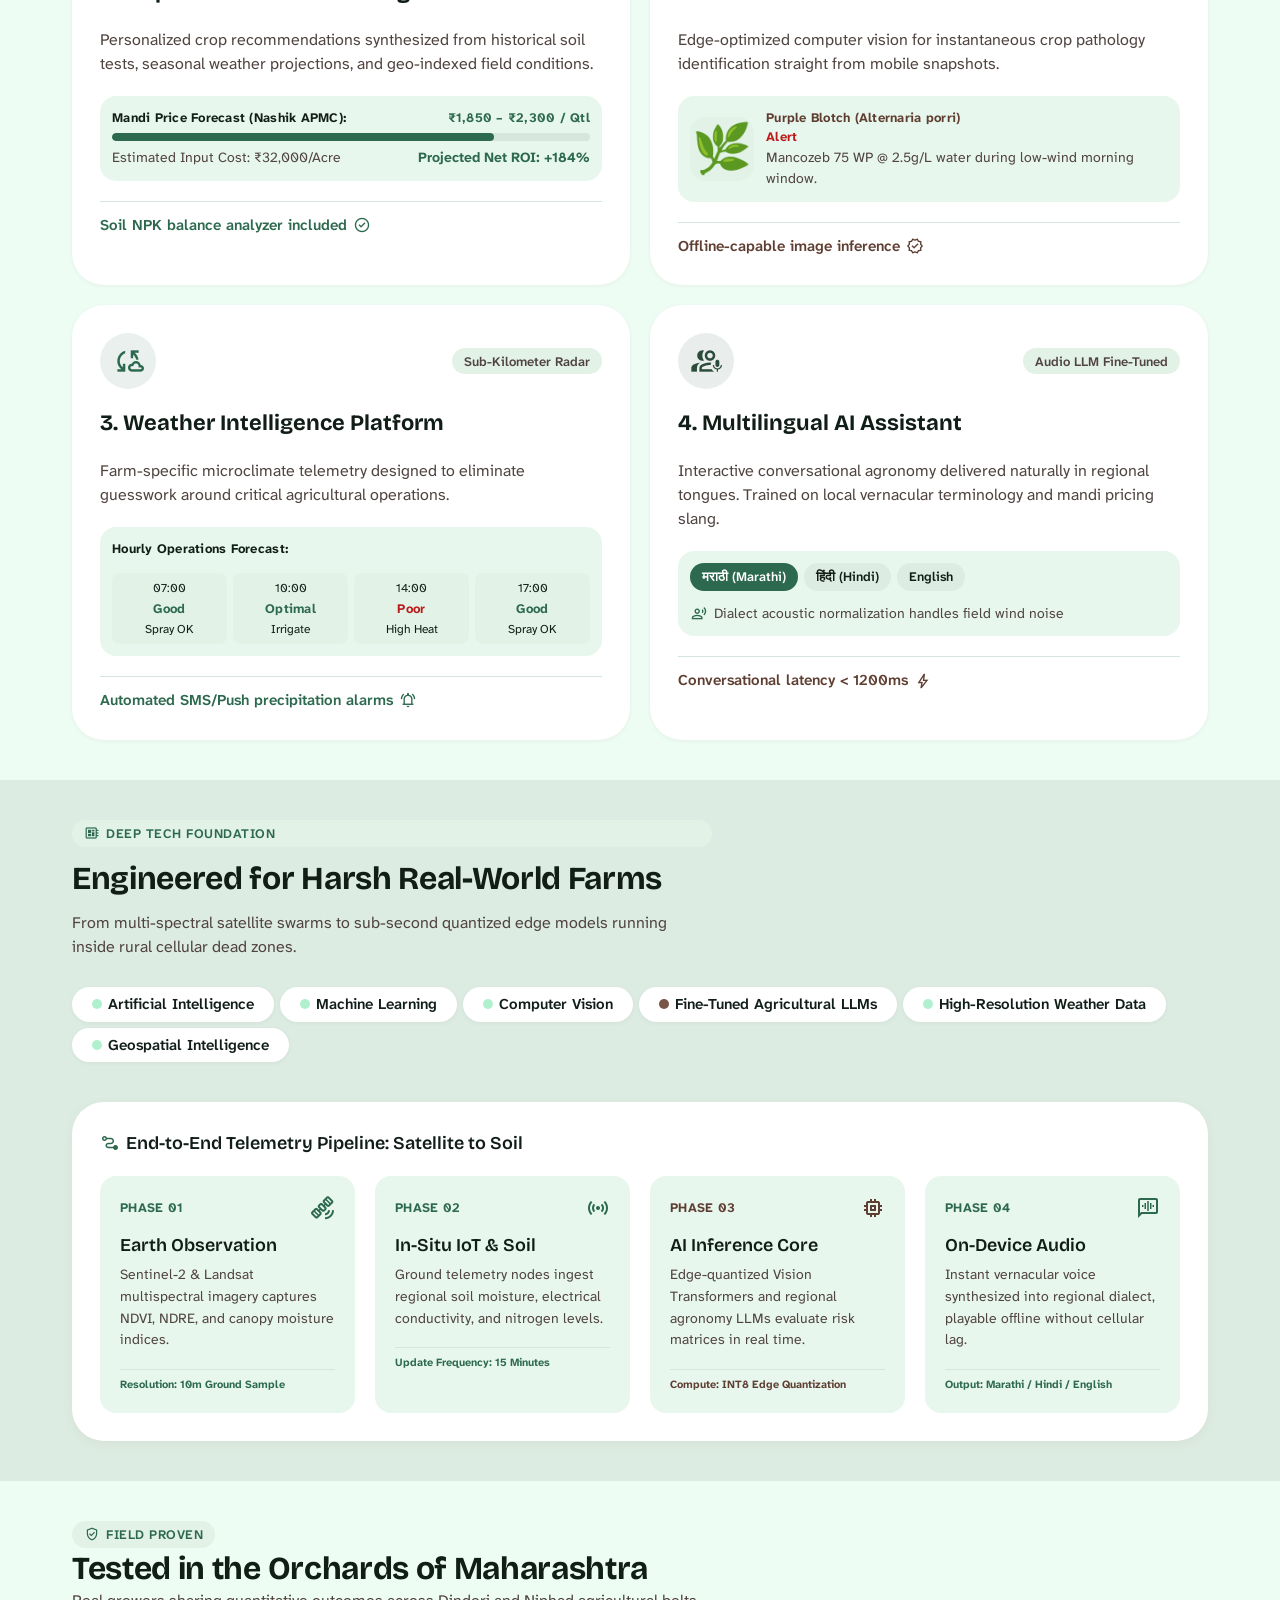
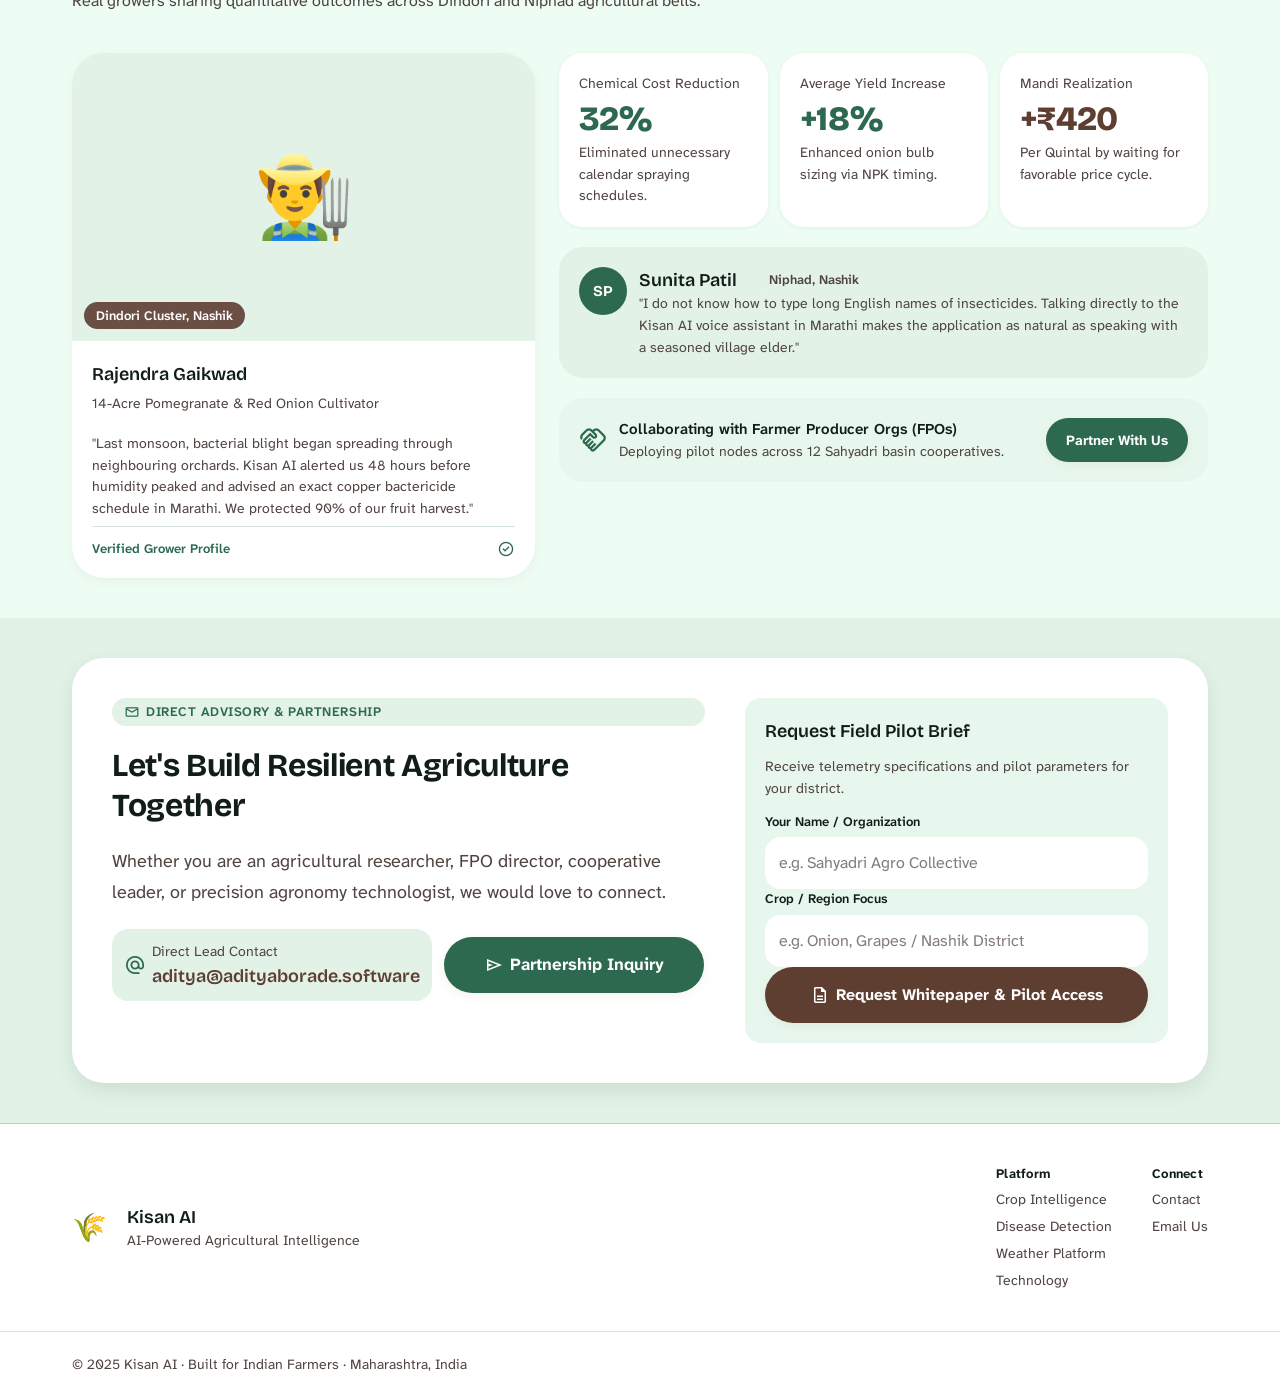
==== commit fd94dea7: "feat: Kisan AI frontend redesign and Vercel deployment setup" ====
--- a/frontend/index.html
+++ b/frontend/index.html
@@ -1,211 +1,1175 @@
 <!DOCTYPE html>
-<html lang="mr" dir="ltr">
-
+<html lang="en">
 <head>
   <meta charset="UTF-8" />
   <meta name="viewport" content="width=device-width, initial-scale=1.0, viewport-fit=cover" />
-  <meta name="theme-color" content="#FF6B2B" />
+  <meta name="theme-color" content="#2c694e" />
   <meta name="apple-mobile-web-app-capable" content="yes" />
-  <meta name="apple-mobile-web-app-status-bar-style" content="black-translucent" />
-  <meta name="apple-mobile-web-app-title" content="मराठी Translator" />
+  <meta name="apple-mobile-web-app-status-bar-style" content="default" />
+  <meta name="apple-mobile-web-app-title" content="Kisan AI" />
 
   <!-- SEO -->
-  <title>मराठी-इंग्रजी भाषांतरक | Marathi-English Speech Translator</title>
-  <meta name="description"
-    content="Speak Marathi and get English translation. Type English and hear it in Marathi. AI-powered speech translator for Maharashtra." />
-  <meta name="keywords"
-    content="Marathi speech to text, English to Marathi TTS, AI4Bharat, Marathi translator, Maharashtra" />
+  <title>Kisan AI — AI-Powered Agricultural Intelligence for Farmers</title>
+  <meta name="description" content="Kisan AI helps farmers make better decisions using AI, weather, soil and crop intelligence. Built to operate in Marathi, Hindi and English with offline support." />
+  <meta name="keywords" content="Kisan AI, agricultural AI, crop recommendation, plant disease detection, Marathi farming app, Maharashtra agriculture, smart farming" />
 
   <!-- Open Graph -->
-  <meta property="og:title" content="मराठी-इंग्रजी भाषांतरक" />
-  <meta property="og:description"
-    content="AI-powered Marathi speech recognition and English-to-Marathi text-to-speech chatbot" />
+  <meta property="og:title" content="Kisan AI — Smart Farmer Assistant" />
+  <meta property="og:description" content="AI-Powered Agricultural Intelligence for Indian farmers. Crop recommendations, disease detection, weather platform." />
   <meta property="og:type" content="website" />
+  <meta property="og:image" content="https://og.adityaborade.software/kisan-ai.png" />
 
   <!-- PWA -->
   <link rel="manifest" href="manifest.json" />
-  <link rel="icon"
-    href="data:image/svg+xml,<svg xmlns='http://www.w3.org/2000/svg' viewBox='0 0 100 100'><text y='.9em' font-size='90'>🎤</text></svg>" />
+  <link rel="icon" href="data:image/svg+xml,<svg xmlns='http://www.w3.org/2000/svg' viewBox='0 0 100 100'><text y='.9em' font-size='90'>🌾</text></svg>" />
 
   <!-- Fonts -->
   <link rel="preconnect" href="https://fonts.googleapis.com" />
   <link rel="preconnect" href="https://fonts.gstatic.com" crossorigin />
-  <link
-    href="https://fonts.googleapis.com/css2?family=Inter:wght@300;400;500;600;700&family=Noto+Sans+Devanagari:wght@400;500;600&display=swap"
-    rel="stylesheet" />
+  <link href="https://fonts.googleapis.com/css2?family=Bricolage+Grotesque:wght@400;500;600;700;800&family=Atkinson+Hyperlegible+Next:wght@400;600;700&family=Noto+Sans+Devanagari:wght@400;500;600&display=swap" rel="stylesheet" />
+  <link href="https://fonts.googleapis.com/css2?family=Material+Symbols+Outlined:opsz,wght,FILL,GRAD@24,400,0,0&display=swap" rel="stylesheet" />
 
   <!-- Styles -->
   <link rel="stylesheet" href="style.css" />
-
 </head>
 
-<body>
-
-  <!-- Background mesh gradient -->
-  <div class="bg-mesh" aria-hidden="true"></div>
-
-  <!-- ═══════════════════════════════════════════════════════
-     APP SHELL
-═══════════════════════════════════════════════════════ -->
-  <div class="layout-container">
-
-    <!-- ── Sidebar ─────────────────────────────────────────── -->
-    <aside class="history-sidebar" id="history-sidebar" role="navigation" aria-label="Chat history">
-      <div class="sidebar-header">
-        <button class="new-chat-btn" id="new-chat-btn" aria-label="Create new chat">
-          <span>+</span> New Chat
+<body class="page-overview">
+
+  <!-- ═══════════════ OFFLINE TELEMETRY BANNER ═══════════════ -->
+  <div class="offline-banner" id="offline-banner" role="status">
+    <div class="offline-banner__inner">
+      <div class="offline-banner__left">
+        <span class="material-symbols-outlined">wifi_tethering</span>
+        <span>HYPERLOCAL TELEMETRY ACTIVE: Nashik &amp; Sahyadri Basin Real-time Core Synced</span>
+      </div>
+      <div class="offline-banner__right">
+        <span class="dot dot--green"></span>
+        <span>Offline Models Ready</span>
+        <span class="separator">|</span>
+        <span>Lat: 20.00°N · Lon: 73.78°E</span>
+      </div>
+    </div>
+  </div>
+
+  <!-- ═══════════════ HEADER / NAV ═══════════════ -->
+  <header class="site-header" id="site-header">
+    <div class="site-header__inner">
+      <div class="site-header__brand">
+        <div class="brand-logo" aria-hidden="true">🌾</div>
+        <a class="brand-name" href="#" data-page="overview" id="brand-link">Kisan AI</a>
+      </div>
+
+      <nav class="site-nav" id="site-nav" aria-label="Main navigation">
+        <a class="nav-link nav-link--active" data-page="overview" href="#" aria-current="page">Overview</a>
+        <a class="nav-link" data-page="crop-intelligence" href="#">Crop Intelligence</a>
+        <a class="nav-link" data-page="disease-detection" href="#">Disease Detection</a>
+        <a class="nav-link" data-page="weather-platform" href="#">Weather Platform</a>
+        <a class="nav-link" data-page="technology" href="#">Technology</a>
+        <a class="nav-link" data-page="contact" href="#">Contact</a>
+      </nav>
+
+      <div class="site-header__actions">
+        <button class="btn btn--secondary btn--sm" id="voice-assistant-btn" aria-label="Open voice assistant">
+          <span class="material-symbols-outlined">mic</span>
+          <span class="hide-mobile">Talk to Kisan AI</span>
         </button>
-        <button class="sidebar-close-btn" id="sidebar-close-btn" aria-label="Close sidebar">✕</button>
-      </div>
-      <div class="sidebar-content">
-        <ul class="chat-list" id="chat-list" role="list">
-          <!-- Populated by JS -->
-        </ul>
-      </div>
-    </aside>
-
-    <div id="app">
-
-      <!-- ── Header ─────────────────────────────────────────── -->
-      <header class="app-header" role="banner">
-      <div class="app-logo">
-        <button class="sidebar-toggle-btn" id="sidebar-toggle-btn" aria-label="Toggle history" title="Toggle Sidebar">
-          ☰
-        </button>
-        <div class="logo-icon" aria-hidden="true">🎙️</div>
-        <div class="logo-text">
-          <span class="logo-title">मराठी Translator</span>
-          <span class="logo-subtitle">मराठी ⇄ English AI Translator</span>
-        </div>
-      </div>
-
-      <div class="header-status">
-        <div class="status-indicator" id="status-indicator" role="status" aria-live="polite">
-          <div class="status-dot"></div>
-          <span id="status-text">Connecting...</span>
-        </div>
-        <button class="settings-btn" id="settings-btn" title="Settings" aria-label="Open settings">
-          ⚙️
+        <div class="avatar" aria-label="User profile">
+          <span class="material-symbols-outlined">person</span>
+        </div>
+        <button class="hamburger-btn" id="hamburger-btn" aria-label="Toggle mobile menu" aria-expanded="false">
+          <span class="material-symbols-outlined">menu</span>
         </button>
       </div>
-    </header>
-
-    <!-- ── Chat Area ─────────────────────────────────────── -->
-    <main class="chat-area" id="chat-area" role="main" aria-label="Chat messages" aria-live="polite">
-
-      <!-- Welcome Screen (hidden after first message) -->
-      <div class="welcome-screen" id="welcome-screen" role="complementary" aria-label="Getting started">
-        <div class="welcome-icon" aria-hidden="true">🌾</div>
-
+    </div>
+
+    <!-- Mobile Nav Drawer -->
+    <nav class="mobile-nav" id="mobile-nav" aria-label="Mobile navigation" aria-hidden="true">
+      <a class="mobile-nav-link" data-page="overview" href="#">Overview</a>
+      <a class="mobile-nav-link" data-page="crop-intelligence" href="#">Crop Intelligence</a>
+      <a class="mobile-nav-link" data-page="disease-detection" href="#">Disease Detection</a>
+      <a class="mobile-nav-link" data-page="weather-platform" href="#">Weather Platform</a>
+      <a class="mobile-nav-link" data-page="technology" href="#">Technology</a>
+      <a class="mobile-nav-link" data-page="contact" href="#">Contact</a>
+    </nav>
+  </header>
+
+  <!-- ═══════════════ MAIN CONTENT (SPA Router) ═══════════════ -->
+  <main class="main-content" id="main-content" role="main">
+
+    <!-- ──────────────────────────────────────────────────────────
+         PAGE: OVERVIEW (Landing)
+    ──────────────────────────────────────────────────────────── -->
+    <div class="page" id="page-overview">
+
+      <!-- Hero Section -->
+      <section class="hero">
+        <div class="ambient-glow ambient-glow--green" aria-hidden="true"></div>
+        <div class="ambient-glow ambient-glow--brown" aria-hidden="true"></div>
+        <div class="container hero__grid">
+
+          <!-- Hero Text -->
+          <div class="hero__text">
+            <div class="badge badge--green">
+              <span class="material-symbols-outlined" style="font-variation-settings:'FILL' 1">eco</span>
+              Field-Tested Agronomic Intelligence
+            </div>
+            <h1 class="display-text">AI-Powered Agricultural Intelligence</h1>
+            <p class="body-lg text-muted">
+              Helping farmers make better decisions using AI, weather, soil and crop intelligence.
+              Built to operate seamlessly under harsh sunlight and across regional dialects.
+            </p>
+            <div class="hero__ctas">
+              <button class="btn btn--secondary btn--lg" data-page="crop-intelligence" id="explore-btn">
+                <span class="material-symbols-outlined">psychology</span>
+                Explore Platform
+              </button>
+              <button class="btn btn--ghost btn--lg" id="voice-demo-btn">
+                <span class="material-symbols-outlined">mic</span>
+                Try Voice Assistant
+              </button>
+            </div>
+            <div class="hero__stats">
+              <div class="stat">
+                <span class="stat__num">38,000+</span>
+                <span class="stat__label">Acres Monitored</span>
+              </div>
+              <div class="stat-divider"></div>
+              <div class="stat">
+                <span class="stat__num">94.2%</span>
+                <span class="stat__label">Diagnosis Precision</span>
+              </div>
+              <div class="stat-divider"></div>
+              <div class="stat">
+                <span class="stat__num">&lt; 1.2s</span>
+                <span class="stat__label">Voice Query Latency</span>
+              </div>
+            </div>
+          </div>
+
+          <!-- Hero Telemetry Card -->
+          <div class="hero__card">
+            <div class="telemetry-card">
+              <div class="telemetry-card__header">
+                <div class="telemetry-card__title">
+                  <span class="dot dot--green dot--sm"></span>
+                  Kisan Core Telemetry · Node 04
+                </div>
+                <span class="tag tag--green">LIVE FIELD DATA</span>
+              </div>
+
+              <!-- Bento Grid -->
+              <div class="telemetry-grid">
+                <div class="telemetry-metric">
+                  <div class="telemetry-metric__header">
+                    <span class="label-sm text-muted">Crop Suitability</span>
+                    <span class="material-symbols-outlined text-green">agriculture</span>
+                  </div>
+                  <div class="display-mobile-text text-green">92%</div>
+                  <div class="label-sm">Red Onion (Garva)</div>
+                  <div class="caption text-muted">Soil pH: 6.8 · High N-P-K</div>
+                </div>
+                <div class="telemetry-metric">
+                  <div class="telemetry-metric__header">
+                    <span class="label-sm text-muted">Blight Diagnostic</span>
+                    <span class="material-symbols-outlined text-brown">biotech</span>
+                  </div>
+                  <div class="display-mobile-text text-brown">94%</div>
+                  <div class="label-sm">Bacterial Blight</div>
+                  <div class="caption text-error">Copper Oxychloride Req.</div>
+                </div>
+              </div>
+
+              <!-- Weather Mini -->
+              <div class="weather-mini">
+                <div class="weather-mini__left">
+                  <span class="material-symbols-outlined text-green" style="font-size:2rem">wb_sunny</span>
+                  <div>
+                    <div class="label-lg">Nashik Microclimate · 28°C</div>
+                    <div class="caption text-muted">Humidity: 48% · Wind: 9 km/h NE</div>
+                  </div>
+                </div>
+                <div class="weather-mini__right">
+                  <span class="tag tag--green">Safe Spray Window</span>
+                  <div class="caption text-muted">Optimal till 11:30 AM</div>
+                </div>
+              </div>
+
+              <!-- Voice Assistant Mock -->
+              <div class="voice-mock">
+                <div class="voice-mock__header">
+                  <div class="voice-mock__info">
+                    <div class="mic-icon">
+                      <span class="material-symbols-outlined">mic</span>
+                    </div>
+                    <div>
+                      <div class="label-sm font-bold">मराठी आवाज सहाय्यक</div>
+                      <div class="caption text-muted">"कांद्यावरील करपा रोगावर काय फवारणी करावी?"</div>
+                    </div>
+                  </div>
+                  <span class="label-sm text-green font-bold">00:04</span>
+                </div>
+                <div class="waveform" aria-hidden="true">
+                  <span class="wave-bar" style="height:0.75rem"></span>
+                  <span class="wave-bar" style="height:1.5rem;animation-delay:150ms"></span>
+                  <span class="wave-bar" style="height:1rem;animation-delay:300ms"></span>
+                  <span class="wave-bar" style="height:1.75rem;animation-delay:75ms"></span>
+                  <span class="wave-bar" style="height:2rem;animation-delay:200ms"></span>
+                  <span class="wave-bar" style="height:1.25rem;animation-delay:400ms"></span>
+                  <span class="wave-bar" style="height:1.75rem;animation-delay:250ms"></span>
+                  <span class="wave-bar" style="height:0.75rem;animation-delay:100ms"></span>
+                  <span class="wave-bar" style="height:1.5rem;animation-delay:350ms"></span>
+                  <span class="wave-bar" style="height:1rem;animation-delay:180ms"></span>
+                  <span class="wave-bar" style="height:0.5rem"></span>
+                </div>
+                <div class="voice-mock__response">
+                  <span class="body-sm text-muted italic">Kisan AI: "२ ग्रॅम मॅन्कोझेब प्रति लिटर पाण्यात मिसळून फवारावे."</span>
+                  <span class="material-symbols-outlined text-green">volume_up</span>
+                </div>
+              </div>
+            </div>
+          </div>
+        </div>
+      </section>
+
+      <!-- Mission Section -->
+      <section class="mission-section">
+        <div class="container">
+          <div class="mission-card">
+            <div class="quote-bg" aria-hidden="true">
+              <span class="material-symbols-outlined">format_quote</span>
+            </div>
+            <div class="mission-content">
+              <div class="badge badge--brown">
+                <span class="material-symbols-outlined">psychology_alt</span>
+                Our Core Mission
+              </div>
+              <h2 class="headline-lg">"We are building an AI-powered agricultural decision-support platform that helps farmers make personalized decisions based on their farm conditions."</h2>
+              <p class="body-lg text-muted">
+                By shifting agronomic intelligence from broad-brush regional bulletins to sub-acre precision calculations,
+                Kisan AI shields smallholder livelihoods against climate shocks, volatile mandi rates, and crop-destroying pathogens.
+              </p>
+              <div class="mission-pillars">
+                <div class="pillar">
+                  <div class="pillar__icon">
+                    <span class="material-symbols-outlined">pin_drop</span>
+                  </div>
+                  <div>
+                    <h3 class="headline-sm">Field-Level Personalization</h3>
+                    <p class="body-sm text-muted">Calibration tailored down to your specific soil mineral profile, slope angle, and crop sowing date.</p>
+                  </div>
+                </div>
+                <div class="pillar">
+                  <div class="pillar__icon">
+                    <span class="material-symbols-outlined">record_voice_over</span>
+                  </div>
+                  <div>
+                    <h3 class="headline-sm">Multilingual Voice-First</h3>
+                    <p class="body-sm text-muted">Zero complex typing required. Speak naturally in vernacular dialects including Marathi, Hindi, and English.</p>
+                  </div>
+                </div>
+                <div class="pillar">
+                  <div class="pillar__icon">
+                    <span class="material-symbols-outlined">radar</span>
+                  </div>
+                  <div>
+                    <h3 class="headline-sm">Hyperlocal Precision</h3>
+                    <p class="body-sm text-muted">Targeted microclimate forecasting delivering exact canopy temperature and dew point projections.</p>
+                  </div>
+                </div>
+              </div>
+            </div>
+          </div>
+        </div>
+      </section>
+
+      <!-- Features Grid Section -->
+      <section class="features-section">
+        <div class="container">
+          <div class="section-header">
+            <div>
+              <div class="badge badge--green">
+                <span class="material-symbols-outlined">grid_view</span>
+                Modular Platform Suite
+              </div>
+              <h2 class="headline-lg">What We're Building</h2>
+            </div>
+            <p class="body-md text-muted feature-desc">Four foundational pillars engineered to eradicate uncertainty across seed selection, disease intervention, and market timing.</p>
+          </div>
+
+          <div class="features-grid">
+            <!-- Feature 1 -->
+            <div class="feature-card" tabindex="0">
+              <div class="feature-card__top">
+                <div class="feature-icon feature-icon--green">
+                  <span class="material-symbols-outlined">potted_plant</span>
+                </div>
+                <span class="tag">ROI &amp; Yield Modeler</span>
+              </div>
+              <h3 class="headline-md">1. Crop Recommendation Engine</h3>
+              <p class="body-md text-muted">Personalized crop recommendations synthesized from historical soil tests, seasonal weather projections, and geo-indexed field conditions.</p>
+              <div class="feature-preview">
+                <div class="mandi-row">
+                  <span class="label-sm font-bold">Mandi Price Forecast (Nashik APMC):</span>
+                  <span class="label-sm text-green font-bold">₹1,850 – ₹2,300 / Qtl</span>
+                </div>
+                <div class="progress-bar">
+                  <div class="progress-fill progress-fill--green" style="width:80%"></div>
+                </div>
+                <div class="mandi-row">
+                  <span class="body-sm text-muted">Estimated Input Cost: ₹32,000/Acre</span>
+                  <span class="body-sm text-green font-bold">Projected Net ROI: +184%</span>
+                </div>
+              </div>
+              <div class="feature-card__footer text-green">
+                <span>Soil NPK balance analyzer included</span>
+                <span class="material-symbols-outlined">check_circle</span>
+              </div>
+            </div>
+
+            <!-- Feature 2 -->
+            <div class="feature-card" tabindex="0">
+              <div class="feature-card__top">
+                <div class="feature-icon feature-icon--brown">
+                  <span class="material-symbols-outlined">coronavirus</span>
+                </div>
+                <span class="tag">Vision ML Engine</span>
+              </div>
+              <h3 class="headline-md">2. Plant Disease Detection</h3>
+              <p class="body-md text-muted">Edge-optimized computer vision for instantaneous crop pathology identification straight from mobile snapshots.</p>
+              <div class="feature-preview">
+                <div class="disease-preview">
+                  <div class="disease-preview__img">🌿</div>
+                  <div>
+                    <div class="label-sm text-brown font-bold">Purple Blotch (Alternaria porri)</div>
+                    <div class="label-sm text-error font-bold">Alert</div>
+                    <p class="body-sm text-muted">Mancozeb 75 WP @ 2.5g/L water during low-wind morning window.</p>
+                  </div>
+                </div>
+              </div>
+              <div class="feature-card__footer text-brown">
+                <span>Offline-capable image inference</span>
+                <span class="material-symbols-outlined">verified</span>
+              </div>
+            </div>
+
+            <!-- Feature 3 -->
+            <div class="feature-card" tabindex="0">
+              <div class="feature-card__top">
+                <div class="feature-icon feature-icon--green">
+                  <span class="material-symbols-outlined">cloud_sync</span>
+                </div>
+                <span class="tag">Sub-Kilometer Radar</span>
+              </div>
+              <h3 class="headline-md">3. Weather Intelligence Platform</h3>
+              <p class="body-md text-muted">Farm-specific microclimate telemetry designed to eliminate guesswork around critical agricultural operations.</p>
+              <div class="feature-preview">
+                <div class="label-sm font-bold" style="margin-bottom:0.5rem">Hourly Operations Forecast:</div>
+                <div class="hourly-grid">
+                  <div class="hour-card hour-card--good"><div class="caption">07:00</div><div class="label-sm text-green font-bold">Good</div><div class="caption">Spray OK</div></div>
+                  <div class="hour-card hour-card--good"><div class="caption">10:00</div><div class="label-sm text-green font-bold">Optimal</div><div class="caption">Irrigate</div></div>
+                  <div class="hour-card hour-card--poor"><div class="caption">14:00</div><div class="label-sm text-error font-bold">Poor</div><div class="caption">High Heat</div></div>
+                  <div class="hour-card hour-card--good"><div class="caption">17:00</div><div class="label-sm text-green font-bold">Good</div><div class="caption">Spray OK</div></div>
+                </div>
+              </div>
+              <div class="feature-card__footer text-green">
+                <span>Automated SMS/Push precipitation alarms</span>
+                <span class="material-symbols-outlined">notifications_active</span>
+              </div>
+            </div>
+
+            <!-- Feature 4 -->
+            <div class="feature-card" tabindex="0">
+              <div class="feature-card__top">
+                <div class="feature-icon feature-icon--teal">
+                  <span class="material-symbols-outlined">interpreter_mode</span>
+                </div>
+                <span class="tag">Audio LLM Fine-Tuned</span>
+              </div>
+              <h3 class="headline-md">4. Multilingual AI Assistant</h3>
+              <p class="body-md text-muted">Interactive conversational agronomy delivered naturally in regional tongues. Trained on local vernacular terminology and mandi pricing slang.</p>
+              <div class="feature-preview">
+                <div class="lang-pills">
+                  <span class="pill pill--active">मराठी (Marathi)</span>
+                  <span class="pill">हिंदी (Hindi)</span>
+                  <span class="pill">English</span>
+                </div>
+                <div class="dialect-note">
+                  <span class="material-symbols-outlined text-green">record_voice_over</span>
+                  <span class="body-sm text-muted">Dialect acoustic normalization handles field wind noise</span>
+                </div>
+              </div>
+              <div class="feature-card__footer text-brown">
+                <span>Conversational latency &lt; 1200ms</span>
+                <span class="material-symbols-outlined">bolt</span>
+              </div>
+            </div>
+          </div>
+        </div>
+      </section>
+
+      <!-- Tech Pipeline Section -->
+      <section class="tech-section">
+        <div class="container">
+          <div class="tech-header">
+            <div class="badge badge--green">
+              <span class="material-symbols-outlined">developer_board</span>
+              Deep Tech Foundation
+            </div>
+            <h2 class="headline-lg">Engineered for Harsh Real-World Farms</h2>
+            <p class="body-md text-muted">From multi-spectral satellite swarms to sub-second quantized edge models running inside rural cellular dead zones.</p>
+          </div>
+          <div class="tech-badges">
+            <span class="tech-badge"><span class="dot dot--green dot--sm"></span>Artificial Intelligence</span>
+            <span class="tech-badge"><span class="dot dot--green dot--sm"></span>Machine Learning</span>
+            <span class="tech-badge"><span class="dot dot--green dot--sm"></span>Computer Vision</span>
+            <span class="tech-badge"><span class="dot dot--brown dot--sm"></span>Fine-Tuned Agricultural LLMs</span>
+            <span class="tech-badge"><span class="dot dot--green dot--sm"></span>High-Resolution Weather Data</span>
+            <span class="tech-badge"><span class="dot dot--green dot--sm"></span>Geospatial Intelligence</span>
+          </div>
+          <div class="pipeline-card">
+            <h3 class="headline-sm">
+              <span class="material-symbols-outlined text-green">conversion_path</span>
+              End-to-End Telemetry Pipeline: Satellite to Soil
+            </h3>
+            <div class="pipeline-grid">
+              <div class="pipeline-step">
+                <div class="pipeline-step__header">
+                  <span class="label-sm text-green font-bold">PHASE 01</span>
+                  <span class="material-symbols-outlined text-green">satellite_alt</span>
+                </div>
+                <h4 class="headline-sm">Earth Observation</h4>
+                <p class="body-sm text-muted">Sentinel-2 &amp; Landsat multispectral imagery captures NDVI, NDRE, and canopy moisture indices.</p>
+                <div class="pipeline-step__footer text-green">Resolution: 10m Ground Sample</div>
+              </div>
+              <div class="pipeline-step">
+                <div class="pipeline-step__header">
+                  <span class="label-sm text-green font-bold">PHASE 02</span>
+                  <span class="material-symbols-outlined text-green">sensors</span>
+                </div>
+                <h4 class="headline-sm">In-Situ IoT &amp; Soil</h4>
+                <p class="body-sm text-muted">Ground telemetry nodes ingest regional soil moisture, electrical conductivity, and nitrogen levels.</p>
+                <div class="pipeline-step__footer text-green">Update Frequency: 15 Minutes</div>
+              </div>
+              <div class="pipeline-step">
+                <div class="pipeline-step__header">
+                  <span class="label-sm text-brown font-bold">PHASE 03</span>
+                  <span class="material-symbols-outlined text-brown">memory</span>
+                </div>
+                <h4 class="headline-sm">AI Inference Core</h4>
+                <p class="body-sm text-muted">Edge-quantized Vision Transformers and regional agronomy LLMs evaluate risk matrices in real time.</p>
+                <div class="pipeline-step__footer text-brown">Compute: INT8 Edge Quantization</div>
+              </div>
+              <div class="pipeline-step">
+                <div class="pipeline-step__header">
+                  <span class="label-sm text-green font-bold">PHASE 04</span>
+                  <span class="material-symbols-outlined text-green">voice_chat</span>
+                </div>
+                <h4 class="headline-sm">On-Device Audio</h4>
+                <p class="body-sm text-muted">Instant vernacular voice synthesized into regional dialect, playable offline without cellular lag.</p>
+                <div class="pipeline-step__footer text-green">Output: Marathi / Hindi / English</div>
+              </div>
+            </div>
+          </div>
+        </div>
+      </section>
+
+      <!-- Farmer Stories Section -->
+      <section class="stories-section">
+        <div class="container">
+          <div class="section-header">
+            <div>
+              <div class="badge badge--green">
+                <span class="material-symbols-outlined">verified_user</span>
+                Field Proven
+              </div>
+              <h2 class="headline-lg">Tested in the Orchards of Maharashtra</h2>
+              <p class="body-md text-muted">Real growers sharing quantitative outcomes across Dindori and Niphad agricultural belts.</p>
+            </div>
+          </div>
+
+          <div class="stories-grid">
+            <!-- Farmer card -->
+            <div class="farmer-card">
+              <div class="farmer-card__img" aria-label="Farmer in pomegranate orchard">
+                <span style="font-size:5rem;line-height:1">👨‍🌾</span>
+                <span class="farmer-location">Dindori Cluster, Nashik</span>
+              </div>
+              <div class="farmer-card__body">
+                <div class="headline-sm">Rajendra Gaikwad</div>
+                <div class="body-sm text-muted">14-Acre Pomegranate &amp; Red Onion Cultivator</div>
+                <p class="body-sm text-muted mt-sm">
+                  "Last monsoon, bacterial blight began spreading through neighbouring orchards. Kisan AI alerted us 48 hours before humidity peaked and advised an exact copper bactericide schedule in Marathi. We protected 90% of our fruit harvest."
+                </p>
+                <div class="farmer-card__footer">
+                  <span>Verified Grower Profile</span>
+                  <span class="material-symbols-outlined text-green">check_circle</span>
+                </div>
+              </div>
+            </div>
+
+            <!-- Metrics -->
+            <div class="metrics-area">
+              <div class="metrics-row">
+                <div class="metric-card">
+                  <span class="body-sm text-muted">Chemical Cost Reduction</span>
+                  <span class="display-mobile-text text-green">32%</span>
+                  <p class="body-sm text-muted">Eliminated unnecessary calendar spraying schedules.</p>
+                </div>
+                <div class="metric-card">
+                  <span class="body-sm text-muted">Average Yield Increase</span>
+                  <span class="display-mobile-text text-green">+18%</span>
+                  <p class="body-sm text-muted">Enhanced onion bulb sizing via NPK timing.</p>
+                </div>
+                <div class="metric-card">
+                  <span class="body-sm text-muted">Mandi Realization</span>
+                  <span class="display-mobile-text text-brown">+₹420</span>
+                  <p class="body-sm text-muted">Per Quintal by waiting for favorable price cycle.</p>
+                </div>
+              </div>
+              <div class="farmer-quote">
+                <div class="farmer-avatar">SP</div>
+                <div>
+                  <div class="flex-row">
+                    <span class="headline-sm">Sunita Patil</span>
+                    <span class="tag" style="margin-left:0.5rem">Niphad, Nashik</span>
+                  </div>
+                  <p class="body-sm text-muted">"I do not know how to type long English names of insecticides. Talking directly to the Kisan AI voice assistant in Marathi makes the application as natural as speaking with a seasoned village elder."</p>
+                </div>
+              </div>
+              <div class="partner-banner">
+                <div class="partner-banner__left">
+                  <span class="material-symbols-outlined text-green" style="font-size:1.75rem">handshake</span>
+                  <div>
+                    <div class="label-md">Collaborating with Farmer Producer Orgs (FPOs)</div>
+                    <div class="body-sm text-muted">Deploying pilot nodes across 12 Sahyadri basin cooperatives.</div>
+                  </div>
+                </div>
+                <button class="btn btn--secondary btn--sm" data-page="contact">Partner With Us</button>
+              </div>
+            </div>
+          </div>
+        </div>
+      </section>
+
+      <!-- Contact CTA Section -->
+      <section class="cta-section" id="cta-section">
+        <div class="container">
+          <div class="cta-card">
+            <div class="cta-card__text">
+              <div class="badge badge--green">
+                <span class="material-symbols-outlined">mail</span>
+                Direct Advisory &amp; Partnership
+              </div>
+              <h2 class="headline-lg">Let's Build Resilient Agriculture Together</h2>
+              <p class="body-lg text-muted">Whether you are an agricultural researcher, FPO director, cooperative leader, or precision agronomy technologist, we would love to connect.</p>
+              <div class="contact-row">
+                <div class="email-card">
+                  <span class="material-symbols-outlined text-green">alternate_email</span>
+                  <div>
+                    <span class="body-sm text-muted">Direct Lead Contact</span>
+                    <a class="headline-sm text-brown" href="mailto:aditya@adityaborade.software">aditya@adityaborade.software</a>
+                  </div>
+                </div>
+                <a class="btn btn--secondary btn--lg" href="mailto:aditya@adityaborade.software?subject=Kisan%20AI%20Partnership%20Inquiry">
+                  <span class="material-symbols-outlined">send</span>
+                  Partnership Inquiry
+                </a>
+              </div>
+            </div>
+            <div class="cta-card__form">
+              <h3 class="headline-sm">Request Field Pilot Brief</h3>
+              <p class="body-sm text-muted">Receive telemetry specifications and pilot parameters for your district.</p>
+              <form id="pilot-form" novalidate>
+                <div class="form-group">
+                  <label class="form-label" for="org-name">Your Name / Organization</label>
+                  <input class="form-input" type="text" id="org-name" placeholder="e.g. Sahyadri Agro Collective" required />
+                </div>
+                <div class="form-group">
+                  <label class="form-label" for="crop-region">Crop / Region Focus</label>
+                  <input class="form-input" type="text" id="crop-region" placeholder="e.g. Onion, Grapes / Nashik District" required />
+                </div>
+                <button class="btn btn--primary btn--full" type="submit">
+                  <span class="material-symbols-outlined">description</span>
+                  Request Whitepaper &amp; Pilot Access
+                </button>
+              </form>
+            </div>
+          </div>
+        </div>
+      </section>
+
+    </div><!-- /page-overview -->
+
+
+    <!-- ──────────────────────────────────────────────────────────
+         PAGE: CROP INTELLIGENCE
+    ──────────────────────────────────────────────────────────── -->
+    <div class="page hidden" id="page-crop-intelligence">
+      <section class="page-hero bg-surface-low">
+        <div class="container">
+          <div class="page-hero__header">
+            <div class="page-hero__text">
+              <div class="badge badge--green">
+                <span class="material-symbols-outlined">psychology_alt</span>
+                Precision Agronomic Engine v4.2
+              </div>
+              <h1 class="display-text">Crop Recommendation &amp; Income Intelligence</h1>
+              <p class="body-lg text-muted">Personalized crop recommendations powered by soil chemistry, localized weather, micro-climate, and real-time Mandi price telemetry.</p>
+            </div>
+            <div class="page-hero__actions">
+              <button class="btn btn--ghost btn--md">
+                <span class="material-symbols-outlined">share</span>
+                Export Advisory
+              </button>
+              <button class="btn btn--secondary btn--md" id="voice-query-btn">
+                <span class="material-symbols-outlined">mic</span>
+                Bolkar Batayein (Voice Query)
+              </button>
+            </div>
+          </div>
+
+          <!-- Quick Metrics -->
+          <div class="metrics-ribbon">
+            <div class="ribbon-metric">
+              <span class="body-sm text-muted">Active Land Parcel</span>
+              <span class="headline-md text-brown">3.00 Acres</span>
+              <span class="body-sm text-green"><span class="material-symbols-outlined icon-sm">pin_drop</span> Dindori Block, MH</span>
+            </div>
+            <div class="ribbon-metric">
+              <span class="body-sm text-muted">Soil Baseline</span>
+              <span class="headline-md text-brown">Black Loam · 7.4 pH</span>
+              <span class="body-sm text-muted"><span class="material-symbols-outlined icon-sm">water_ph</span> Optimal organic carbon</span>
+            </div>
+            <div class="ribbon-metric">
+              <span class="body-sm text-muted">Irrigation Headroom</span>
+              <span class="headline-md text-brown">92% Drip Reserve</span>
+              <span class="body-sm text-green"><span class="material-symbols-outlined icon-sm">water_drop</span> Open Well + Borewell</span>
+            </div>
+            <div class="ribbon-metric">
+              <span class="body-sm text-muted">Target Horizon</span>
+              <span class="headline-md text-brown">Rabi 2025</span>
+              <span class="body-sm text-muted"><span class="material-symbols-outlined icon-sm">calendar_month</span> Sowing: Nov 05-20</span>
+            </div>
+          </div>
+        </div>
+      </section>
+
+      <!-- Crop Recommendation Cards -->
+      <section class="container py-xl">
+        <div class="section-header">
+          <div>
+            <span class="label-sm text-green uppercase font-bold">Financial Telemetry</span>
+            <h2 class="headline-lg mt-xs">Recommended Rabi Crops &amp; Net Margin Projections</h2>
+          </div>
+        </div>
+        <div class="crop-cards">
+          <!-- Crop 1 -->
+          <div class="crop-card">
+            <div class="crop-card__badge crop-card__badge--green">92% Match Score</div>
+            <div class="crop-card__icon"><span class="material-symbols-outlined text-green">eco</span></div>
+            <div class="label-sm text-muted uppercase">Rabi Main Crop</div>
+            <h3 class="headline-md">Nashik Red Onion</h3>
+            <div class="crop-price-block">
+              <span class="body-sm text-muted">Net Projected Realization</span>
+              <div class="display-text text-brown">₹1,80,000</div>
+              <span class="body-sm text-green font-bold"><span class="material-symbols-outlined icon-sm">trending_up</span> ₹2,450/qtl Lasalgaon Forecast</span>
+            </div>
+            <div class="crop-details">
+              <div class="crop-detail-row"><span class="text-muted">Cost of Cultivation</span><span class="label-md text-brown">₹52,000 / acre</span></div>
+              <div class="crop-detail-row"><span class="text-muted">Cycle Duration</span><span class="label-md text-brown">115–125 Days</span></div>
+              <div class="crop-detail-row"><span class="text-muted">Estimated Yield</span><span class="label-md text-brown">90–105 Quintals</span></div>
+              <div class="crop-detail-row"><span class="text-muted">Water Consumption</span><span class="label-md text-green font-bold">Medium (320 mm)</span></div>
+            </div>
+            <div class="crop-card__footer">
+              <span class="body-sm text-muted">High Mandi Liquidity</span>
+              <button class="link-btn text-green">Plan Cycle <span class="material-symbols-outlined icon-sm">arrow_forward</span></button>
+            </div>
+          </div>
+
+          <!-- Crop 2 -->
+          <div class="crop-card">
+            <div class="crop-card__badge crop-card__badge--brown">Highest Gross Margin</div>
+            <div class="crop-card__icon"><span class="material-symbols-outlined text-brown">yard</span></div>
+            <div class="label-sm text-muted uppercase">Protected Cultivation</div>
+            <h3 class="headline-md">Colored Capsicum</h3>
+            <div class="crop-price-block">
+              <span class="body-sm text-muted">Net Projected Realization</span>
+              <div class="display-text text-brown">₹2,35,000</div>
+              <span class="body-sm text-green font-bold"><span class="material-symbols-outlined icon-sm">trending_up</span> ₹42–55/kg Mumbai Mandi</span>
+            </div>
+            <div class="crop-details">
+              <div class="crop-detail-row"><span class="text-muted">Cost of Cultivation</span><span class="label-md text-brown">₹88,000 / acre</span></div>
+              <div class="crop-detail-row"><span class="text-muted">Cycle Duration</span><span class="label-md text-brown">150–180 Days</span></div>
+              <div class="crop-detail-row"><span class="text-muted">Estimated Yield</span><span class="label-md text-brown">140–160 Quintals</span></div>
+              <div class="crop-detail-row"><span class="text-muted">Water Consumption</span><span class="label-md text-green font-bold">Strict Drip Required</span></div>
+            </div>
+            <div class="crop-card__footer">
+              <span class="body-sm text-muted">Requires Trellis Support</span>
+              <button class="link-btn text-green">Plan Cycle <span class="material-symbols-outlined icon-sm">arrow_forward</span></button>
+            </div>
+          </div>
+
+          <!-- Crop 3 -->
+          <div class="crop-card">
+            <div class="crop-card__badge crop-card__badge--neutral">Long-term Buffer</div>
+            <div class="crop-card__icon"><span class="material-symbols-outlined text-green">nutrition</span></div>
+            <div class="label-sm text-muted uppercase">Rhizome High Return</div>
+            <h3 class="headline-md">Ginger (Varada)</h3>
+            <div class="crop-price-block">
+              <span class="body-sm text-muted">Net Projected Realization</span>
+              <div class="display-text text-brown">₹2,20,000</div>
+              <span class="body-sm text-green font-bold"><span class="material-symbols-outlined icon-sm">show_chart</span> ₹6,200/qtl Seasonal Peak</span>
+            </div>
+            <div class="crop-details">
+              <div class="crop-detail-row"><span class="text-muted">Cost of Cultivation</span><span class="label-md text-brown">₹74,000 / acre</span></div>
+              <div class="crop-detail-row"><span class="text-muted">Cycle Duration</span><span class="label-md text-brown">210–240 Days</span></div>
+              <div class="crop-detail-row"><span class="text-muted">Estimated Yield</span><span class="label-md text-brown">75–90 Quintals</span></div>
+              <div class="crop-detail-row"><span class="text-muted">Water Consumption</span><span class="label-md text-green font-bold">Continuous Mulched</span></div>
+            </div>
+            <div class="crop-card__footer">
+              <span class="body-sm text-muted">Excellent Storing Value</span>
+              <button class="link-btn text-green">Plan Cycle <span class="material-symbols-outlined icon-sm">arrow_forward</span></button>
+            </div>
+          </div>
+        </div>
+
+        <!-- Mandi Table -->
+        <div class="mandi-table-card">
+          <div class="mandi-table-card__header">
+            <div class="flex-row">
+              <span class="material-symbols-outlined text-green" style="font-size:1.75rem">query_stats</span>
+              <div>
+                <h3 class="headline-sm">Regional Mandi Telemetry Feed</h3>
+                <p class="body-sm text-muted">Live eNAM &amp; APMC arrival rates across Nashik, Lasalgaon, and Pimpalgaon</p>
+              </div>
+            </div>
+            <span class="tag"><span class="material-symbols-outlined icon-sm">history</span> Updated 35 mins ago</span>
+          </div>
+          <div class="table-wrapper">
+            <table class="data-table">
+              <thead>
+                <tr>
+                  <th>Commodity</th>
+                  <th>APMC Market</th>
+                  <th>Daily Arrivals</th>
+                  <th>Modal Price</th>
+                  <th>30-Day Trend</th>
+                  <th class="text-right">Harvest Window Projection</th>
+                </tr>
+              </thead>
+              <tbody>
+                <tr>
+                  <td class="label-md text-brown">Red Onion (Garva)</td>
+                  <td class="text-muted">Lasalgaon APMC</td>
+                  <td class="text-muted">14,200 Qtl</td>
+                  <td class="label-md text-green font-bold">₹2,380 / Qtl</td>
+                  <td class="text-green font-bold">▲ +14.2%</td>
+                  <td class="text-right label-sm text-brown">₹2,600 – ₹2,900 / Qtl</td>
+                </tr>
+                <tr>
+                  <td class="label-md text-brown">Green Capsicum</td>
+                  <td class="text-muted">Nashik (Panchavati)</td>
+                  <td class="text-muted">1,850 Qtl</td>
+                  <td class="label-md text-green font-bold">₹4,200 / Qtl</td>
+                  <td class="text-green font-bold">▲ +8.7%</td>
+                  <td class="text-right label-sm text-brown">₹4,400 – ₹4,800 / Qtl</td>
+                </tr>
+                <tr>
+                  <td class="label-md text-brown">Ginger (Wet Rhizome)</td>
+                  <td class="text-muted">Pimpalgaon Baswant</td>
+                  <td class="text-muted">620 Qtl</td>
+                  <td class="label-md text-green font-bold">₹5,950 / Qtl</td>
+                  <td class="text-green font-bold">▲ +21.4%</td>
+                  <td class="text-right label-sm text-brown">₹6,200 – ₹6,800 / Qtl</td>
+                </tr>
+                <tr>
+                  <td class="label-md text-brown">Wheat (Lokwan HD)</td>
+                  <td class="text-muted">Niphad Yard</td>
+                  <td class="text-muted">3,100 Qtl</td>
+                  <td class="label-md text-brown font-bold">₹2,420 / Qtl</td>
+                  <td class="text-muted font-bold">▶ Stable</td>
+                  <td class="text-right label-sm text-brown">₹2,450 – ₹2,550 / Qtl</td>
+                </tr>
+              </tbody>
+            </table>
+          </div>
+        </div>
+      </section>
+    </div><!-- /page-crop-intelligence -->
+
+
+    <!-- ──────────────────────────────────────────────────────────
+         PAGE: DISEASE DETECTION
+    ──────────────────────────────────────────────────────────── -->
+    <div class="page hidden" id="page-disease-detection">
+      <section class="page-hero">
+        <div class="container">
+          <div class="page-hero__header">
+            <div class="page-hero__text">
+              <div class="badge badge--green">
+                <span class="material-symbols-outlined">biotech</span>
+                Field Agropathology &amp; Spatial Vision
+              </div>
+              <h1 class="display-text">Computer Vision Plant Pathology</h1>
+              <p class="body-lg text-muted">Instant crop disease detection and diagnosis directly from smartphone photos, trained on regional crop cultivars under extreme field sunlight conditions.</p>
+            </div>
+            <div class="stat-cards-col">
+              <div class="stat-card-row">
+                <div class="stat-icon stat-icon--green"><span class="material-symbols-outlined">document_scanner</span></div>
+                <div><div class="headline-md">340,000+</div><div class="body-sm text-muted">Validated Foliar &amp; Fruit Scans</div></div>
+              </div>
+              <div class="stat-card-row">
+                <div class="stat-icon stat-icon--brown"><span class="material-symbols-outlined">verified</span></div>
+                <div><div class="headline-md">96.8% F1 Score</div><div class="body-sm text-muted">Sub-Tropical Cultivar Precision</div></div>
+              </div>
+            </div>
+          </div>
+        </div>
+      </section>
+
+      <!-- Scan Simulator -->
+      <section class="container py-xl">
+        <div class="scan-simulator">
+          <div class="scan-simulator__text">
+            <span class="label-sm text-green uppercase font-bold">Field Simulator</span>
+            <h2 class="headline-lg mt-xs">Test Live Foliar Diagnostic</h2>
+            <p class="body-md text-muted">Simulate a camera snapshot under midday glare. The model segments necrotic regions and checks for fungal spores or bacterial exudates in milliseconds.</p>
+            <div class="scan-btns">
+              <label class="btn btn--secondary btn--lg cursor-pointer">
+                <span class="material-symbols-outlined">photo_camera</span>
+                Simulate Live Lens
+                <input type="file" accept="image/*" class="hidden" id="lens-input" />
+              </label>
+              <button class="btn btn--ghost btn--lg" id="load-reference-btn">
+                <span class="material-symbols-outlined">psychology</span>
+                Load Reference Orchard Scan
+              </button>
+            </div>
+          </div>
+          <div class="scan-specs">
+            <div class="scan-spec-header"><span>Camera Pre-Processing</span><span class="text-green font-bold">Autofocus Ready</span></div>
+            <div class="scan-spec"><span class="material-symbols-outlined text-green">light_mode</span><span>Adaptive Glare Suppression (Anti-Sunlight)</span></div>
+            <div class="scan-spec"><span class="material-symbols-outlined text-green">crop_free</span><span>Multi-Scale Leaf ROI Bounding Active</span></div>
+            <div class="scan-spec"><span class="material-symbols-outlined text-green">speed</span><span>Inference Speed: ~180ms On-Device</span></div>
+          </div>
+        </div>
+
+        <!-- AI Pipeline Steps -->
+        <div class="pipeline-steps-grid">
+          <div class="pipeline-step-card">
+            <div class="pipeline-step-card__num">01</div>
+            <h3 class="headline-sm">Foliar Capture</h3>
+            <p class="body-sm text-muted">Direct high-luminance sensor ingest. Image stabilization neutralizes wind-induced leaf vibration.</p>
+            <div class="pipeline-step-card__meta"><span class="label-sm text-muted">Sensor Matrix</span><span class="body-sm font-bold">1080p RGB + Macro Focal Auto-Lock</span></div>
+          </div>
+          <div class="pipeline-step-card">
+            <div class="pipeline-step-card__num">02</div>
+            <h3 class="headline-sm">ROI Segmentation</h3>
+            <p class="body-sm text-muted">U-Net semantic mask decouples background soil, irrigation piping, and farmer fingers from symptomatic leaf parenchyma.</p>
+            <div class="pipeline-step-card__meta"><span class="label-sm text-muted">Masking Resolution</span><span class="body-sm font-bold">512×512 Sub-pixel Polygon Contours</span></div>
+          </div>
+          <div class="pipeline-step-card">
+            <div class="pipeline-step-card__num">03</div>
+            <h3 class="headline-sm">CNN Classification</h3>
+            <p class="body-sm text-muted">Pruned MobileNet-V4 architecture extracts lesion morphology, chlorosis gradients, oily spots, and fruiting fungal bodies.</p>
+            <div class="pipeline-step-card__meta"><span class="label-sm text-muted">Pathology Library</span><span class="body-sm font-bold">124 Fungal, Bacterial &amp; Viral Classes</span></div>
+          </div>
+          <div class="pipeline-step-card">
+            <div class="pipeline-step-card__num">04</div>
+            <h3 class="headline-sm">Action Plan &amp; Audio</h3>
+            <p class="body-sm text-muted">Translates probabilistic weights into precise agrochemical dosage, withholding periods, and vernacular vocal directions.</p>
+            <div class="pipeline-step-card__meta"><span class="label-sm text-muted">Output Delivery</span><span class="body-sm font-bold">Bilingual Text + Offline TTS Audio</span></div>
+          </div>
+        </div>
+      </section>
+    </div><!-- /page-disease-detection -->
+
+
+    <!-- ──────────────────────────────────────────────────────────
+         PAGE: WEATHER PLATFORM
+    ──────────────────────────────────────────────────────────── -->
+    <div class="page hidden" id="page-weather-platform">
+      <section class="page-hero bg-surface-low">
+        <div class="container">
+          <div class="badge badge--green">
+            <span class="material-symbols-outlined">cloud_sync</span>
+            Sub-Kilometer Microclimate Radar
+          </div>
+          <h1 class="display-text mt-sm">Weather Intelligence Platform</h1>
+          <p class="body-lg text-muted">Farm-specific microclimate telemetry designed to eliminate guesswork around critical agricultural operations.</p>
+        </div>
+      </section>
+
+      <section class="container py-xl">
+        <div class="weather-dashboard">
+          <!-- Current Conditions -->
+          <div class="weather-current">
+            <div class="weather-current__main">
+              <span class="material-symbols-outlined" style="font-size:4rem;color:var(--c-secondary)">wb_sunny</span>
+              <div>
+                <div class="display-text text-brown">28°C</div>
+                <div class="headline-sm">Nashik Microclimate</div>
+                <div class="body-sm text-muted">Lat: 20.00°N · Lon: 73.78°E</div>
+              </div>
+            </div>
+            <div class="weather-current__details">
+              <div class="weather-detail"><span class="material-symbols-outlined text-green">water_drop</span><span class="label-md">Humidity: 48%</span></div>
+              <div class="weather-detail"><span class="material-symbols-outlined text-green">air</span><span class="label-md">Wind: 9 km/h NE</span></div>
+              <div class="weather-detail"><span class="material-symbols-outlined text-green">thermostat</span><span class="label-md">Dew Point: 16°C</span></div>
+              <div class="weather-detail"><span class="material-symbols-outlined text-green">compress</span><span class="label-md">Pressure: 1012 hPa</span></div>
+            </div>
+            <div class="spray-window-badge">
+              <span class="material-symbols-outlined text-green">eco</span>
+              <div>
+                <div class="label-lg font-bold text-green">Safe Spray Window</div>
+                <div class="body-sm text-muted">Optimal till 11:30 AM</div>
+              </div>
+            </div>
+          </div>
+
+          <!-- Hourly Forecast -->
+          <div class="hourly-forecast">
+            <h3 class="headline-sm">Hourly Operations Forecast</h3>
+            <div class="hourly-scroll">
+              <div class="hour-block hour-block--good"><div class="caption">06:00</div><span class="material-symbols-outlined text-green">wb_sunny</span><div class="label-sm text-green font-bold">Good</div><div class="caption">Spray OK</div></div>
+              <div class="hour-block hour-block--optimal"><div class="caption">08:00</div><span class="material-symbols-outlined text-green">cloud</span><div class="label-sm text-green font-bold">Optimal</div><div class="caption">Irrigate</div></div>
+              <div class="hour-block hour-block--optimal"><div class="caption">10:00</div><span class="material-symbols-outlined text-green">wb_sunny</span><div class="label-sm text-green font-bold">Optimal</div><div class="caption">Spray OK</div></div>
+              <div class="hour-block hour-block--caution"><div class="caption">12:00</div><span class="material-symbols-outlined" style="color:orange">wb_sunny</span><div class="label-sm font-bold" style="color:orange">Caution</div><div class="caption">High UV</div></div>
+              <div class="hour-block hour-block--poor"><div class="caption">14:00</div><span class="material-symbols-outlined text-error">thermostat</span><div class="label-sm text-error font-bold">Poor</div><div class="caption">High Heat</div></div>
+              <div class="hour-block hour-block--caution"><div class="caption">16:00</div><span class="material-symbols-outlined" style="color:orange">cloud</span><div class="label-sm font-bold" style="color:orange">Caution</div><div class="caption">Windy</div></div>
+              <div class="hour-block hour-block--good"><div class="caption">17:00</div><span class="material-symbols-outlined text-green">wb_twilight</span><div class="label-sm text-green font-bold">Good</div><div class="caption">Spray OK</div></div>
+              <div class="hour-block hour-block--optimal"><div class="caption">19:00</div><span class="material-symbols-outlined text-green">mode_night</span><div class="label-sm text-green font-bold">Good</div><div class="caption">Cool Down</div></div>
+            </div>
+          </div>
+
+          <!-- Alerts -->
+          <div class="weather-alerts">
+            <h3 class="headline-sm">Active Agricultural Alerts</h3>
+            <div class="alert-item alert-item--advisory">
+              <span class="material-symbols-outlined">water</span>
+              <div>
+                <div class="label-md font-bold">Moderate Rainfall Advisory</div>
+                <div class="body-sm text-muted">15–25mm expected in next 48 hours. Avoid fertilizer application until Tuesday morning.</div>
+              </div>
+              <span class="tag tag--amber">48h Advisory</span>
+            </div>
+            <div class="alert-item alert-item--info">
+              <span class="material-symbols-outlined text-green">thermostat</span>
+              <div>
+                <div class="label-md font-bold">Optimal Disease Pressure Window</div>
+                <div class="body-sm text-muted">Humidity staying below 55%. Low fungal blight risk through Thursday.</div>
+              </div>
+              <span class="tag tag--green">Low Risk</span>
+            </div>
+          </div>
+        </div>
+      </section>
+    </div><!-- /page-weather-platform -->
+
+
+    <!-- ──────────────────────────────────────────────────────────
+         PAGE: TECHNOLOGY
+    ──────────────────────────────────────────────────────────── -->
+    <div class="page hidden" id="page-technology">
+      <section class="page-hero bg-surface-low">
+        <div class="container">
+          <div class="badge badge--green">
+            <span class="material-symbols-outlined">developer_board</span>
+            Deep Tech Foundation
+          </div>
+          <h1 class="display-text mt-sm">Engineered for Harsh Real-World Farms</h1>
+          <p class="body-lg text-muted">From multi-spectral satellite swarms to sub-second quantized edge models running inside rural cellular dead zones.</p>
+        </div>
+      </section>
+
+      <section class="container py-xl">
+        <div class="tech-stack-grid">
+          <div class="tech-module">
+            <div class="tech-module__icon"><span class="material-symbols-outlined">memory</span></div>
+            <h3 class="headline-md">AI &amp; Machine Learning</h3>
+            <p class="body-md text-muted">Fine-tuned agricultural LLMs trained on regional soil science, agronomy literature, and vernacular farmer query datasets.</p>
+            <ul class="tech-list">
+              <li>Vision Transformer (ViT) for crop pathology</li>
+              <li>INT8 Edge Quantization for offline inference</li>
+              <li>14-year multi-spectral yield telemetry training</li>
+              <li>Marathi/Hindi dialect ASR fine-tuning</li>
+            </ul>
+          </div>
+          <div class="tech-module">
+            <div class="tech-module__icon"><span class="material-symbols-outlined">satellite_alt</span></div>
+            <h3 class="headline-md">Earth Observation</h3>
+            <p class="body-md text-muted">Sentinel-2 &amp; Landsat multi-spectral imagery processed at 10m ground sample distance for precision NDVI and soil health mapping.</p>
+            <ul class="tech-list">
+              <li>Sentinel-2 Level-2A (10m resolution)</li>
+              <li>NDVI, NDRE, NDWI indices</li>
+              <li>Sub-kilometer microclimate radar</li>
+              <li>Bi-weekly satellite revisit cycle</li>
+            </ul>
+          </div>
+          <div class="tech-module">
+            <div class="tech-module__icon"><span class="material-symbols-outlined">sensors</span></div>
+            <h3 class="headline-md">IoT &amp; Field Telemetry</h3>
+            <p class="body-md text-muted">Ground telemetry nodes deployed across agricultural belts ingest real-time soil and environmental data.</p>
+            <ul class="tech-list">
+              <li>Soil moisture &amp; EC sensors (15-min sync)</li>
+              <li>NPK probe with LoRaWAN connectivity</li>
+              <li>Solar-powered node hardware (IP65)</li>
+              <li>Offline data buffering up to 72 hours</li>
+            </ul>
+          </div>
+          <div class="tech-module">
+            <div class="tech-module__icon"><span class="material-symbols-outlined">record_voice_over</span></div>
+            <h3 class="headline-md">Voice &amp; NLP</h3>
+            <p class="body-md text-muted">AI4Bharat-trained Marathi ASR with custom agricultural vocabulary and dialect normalization for field wind-noise environments.</p>
+            <ul class="tech-list">
+              <li>AI4Bharat Whisper ASR (Marathi/Hindi)</li>
+              <li>&lt;1.2s end-to-end voice latency</li>
+              <li>Offline TTS with word-level timing</li>
+              <li>Dialect acoustic normalization</li>
+            </ul>
+          </div>
+        </div>
+      </section>
+    </div><!-- /page-technology -->
+
+
+    <!-- ──────────────────────────────────────────────────────────
+         PAGE: CONTACT
+    ──────────────────────────────────────────────────────────── -->
+    <div class="page hidden" id="page-contact">
+      <section class="page-hero bg-surface-low">
+        <div class="container">
+          <div class="badge badge--green">
+            <span class="material-symbols-outlined">mail</span>
+            Direct Advisory &amp; Partnership
+          </div>
+          <h1 class="display-text mt-sm">Let's Build Resilient Agriculture Together</h1>
+          <p class="body-lg text-muted">Whether you are an agricultural researcher, FPO director, cooperative leader, or precision agronomy technologist, we would love to connect.</p>
+        </div>
+      </section>
+
+      <section class="container py-xl">
+        <div class="contact-grid">
+          <div class="contact-info">
+            <h2 class="headline-lg">Get In Touch</h2>
+            <p class="body-md text-muted">Reach out for partnerships, pilot programs, technical collaborations, or media inquiries.</p>
+            <div class="contact-methods">
+              <div class="contact-method">
+                <div class="contact-method__icon"><span class="material-symbols-outlined text-green">alternate_email</span></div>
+                <div>
+                  <div class="label-sm text-muted">Direct Lead Contact</div>
+                  <a href="mailto:aditya@adityaborade.software" class="headline-sm text-brown">aditya@adityaborade.software</a>
+                </div>
+              </div>
+              <div class="contact-method">
+                <div class="contact-method__icon"><span class="material-symbols-outlined text-green">location_on</span></div>
+                <div>
+                  <div class="label-sm text-muted">Operational Region</div>
+                  <div class="headline-sm">Nashik &amp; Sahyadri Basin, Maharashtra</div>
+                </div>
+              </div>
+            </div>
+            <a class="btn btn--secondary btn--lg" href="mailto:aditya@adityaborade.software?subject=Kisan%20AI%20Partnership%20Inquiry">
+              <span class="material-symbols-outlined">send</span>
+              Send Partnership Inquiry
+            </a>
+          </div>
+          <div class="contact-form-card">
+            <h3 class="headline-sm">Request Field Pilot Brief</h3>
+            <p class="body-sm text-muted">Receive telemetry specifications and pilot parameters for your district.</p>
+            <form id="contact-form" novalidate>
+              <div class="form-group">
+                <label class="form-label" for="c-name">Your Name / Organization</label>
+                <input class="form-input" type="text" id="c-name" placeholder="e.g. Sahyadri Agro Collective" required />
+              </div>
+              <div class="form-group">
+                <label class="form-label" for="c-crop">Crop / Region Focus</label>
+                <input class="form-input" type="text" id="c-crop" placeholder="e.g. Onion, Grapes / Nashik District" required />
+              </div>
+              <div class="form-group">
+                <label class="form-label" for="c-message">Message (Optional)</label>
+                <textarea class="form-input" id="c-message" rows="3" placeholder="Tell us about your farm or organization..."></textarea>
+              </div>
+              <button class="btn btn--primary btn--full" type="submit">
+                <span class="material-symbols-outlined">description</span>
+                Request Whitepaper &amp; Pilot Access
+              </button>
+            </form>
+          </div>
+        </div>
+      </section>
+    </div><!-- /page-contact -->
+
+  </main>
+
+  <!-- ═══════════════ FOOTER ═══════════════ -->
+  <footer class="site-footer">
+    <div class="container site-footer__inner">
+      <div class="site-footer__brand">
+        <div class="brand-logo" aria-hidden="true">🌾</div>
         <div>
-          <h1 class="welcome-title">
-            नमस्कार! Speak <span>Marathi</span>,<br />
-            Hear it in <span>English</span>
-          </h1>
-          <p class="welcome-subtitle">
-            Hold the mic button and speak in Marathi.<br />
-            Or type English text to hear it spoken in Marathi.
-          </p>
-        </div>
-
-        <div class="welcome-tips" role="list">
-          <div class="tip-card" role="listitem">
-            <span class="tip-icon">🎙️</span>
-            <span>Hold mic &amp; speak <strong>Marathi</strong></span>
-          </div>
-          <div class="tip-card" role="listitem">
-            <span class="tip-icon">📝</span>
-            <span>Type <strong>English</strong> text</span>
-          </div>
-          <div class="tip-card" role="listitem">
-            <span class="tip-icon">🔊</span>
-            <span>Tap ↺ to <strong>replay</strong> Marathi speech</span>
-          </div>
+          <div class="headline-sm">Kisan AI</div>
+          <div class="body-sm text-muted">AI-Powered Agricultural Intelligence</div>
         </div>
       </div>
-
-    </main>
-
-    <!-- ── Input Bar ─────────────────────────────────────── -->
-    <footer class="input-bar" role="contentinfo">
-
-      <!-- Live Marathi transcript (shown while recording) -->
-      <div class="input-transcript" id="input-transcript" aria-label="Live Marathi transcript" aria-live="polite"></div>
-
-      <div class="input-row">
-
-        <!-- Mic Button -->
-        <div class="mic-container">
-          <button class="mic-btn" id="mic-btn" aria-label="Hold to record Marathi speech"
-            title="Hold to speak in Marathi">
-            🎙️
-          </button>
-          <div class="mic-label" id="mic-label" aria-hidden="true">Hold to speak</div>
-        </div>
-
-        <!-- Text Input -->
-        <div class="text-input-wrapper">
-          <textarea id="text-input" placeholder="Type English text here... (Shift+Enter for new line)" rows="1"
-            maxlength="2000" aria-label="Type English text to convert to Marathi speech" autocomplete="off"
-            spellcheck="true"></textarea>
-          <button class="send-btn" id="send-btn" aria-label="Send English text for Marathi translation"
-            title="Send (Enter)">
-            ➤
-          </button>
-        </div>
-
+      <div class="site-footer__nav">
+        <div class="footer-col">
+          <div class="label-sm font-bold">Platform</div>
+          <a href="#" data-page="crop-intelligence" class="footer-link">Crop Intelligence</a>
+          <a href="#" data-page="disease-detection" class="footer-link">Disease Detection</a>
+          <a href="#" data-page="weather-platform" class="footer-link">Weather Platform</a>
+          <a href="#" data-page="technology" class="footer-link">Technology</a>
+        </div>
+        <div class="footer-col">
+          <div class="label-sm font-bold">Connect</div>
+          <a href="#" data-page="contact" class="footer-link">Contact</a>
+          <a href="mailto:aditya@adityaborade.software" class="footer-link">Email Us</a>
+        </div>
       </div>
-    </footer>
-
-  </div>
-  <!-- /.layout-container -->
-
-
-  <!-- ═══════════════════════════════════════════════════════
-     SETTINGS MODAL
-═══════════════════════════════════════════════════════ -->
-  <div class="modal-overlay" id="settings-overlay" role="dialog" aria-modal="true" aria-labelledby="modal-title">
-    <div class="modal" id="settings-modal">
-
-      <div class="modal-header">
-        <div class="modal-title" id="modal-title">
-          ⚙️ Settings
-        </div>
-        <button class="modal-close" id="settings-close" aria-label="Close settings">✕</button>
+    </div>
+    <div class="site-footer__bottom">
+      <div class="container">
+        <span class="body-sm text-muted">© 2025 Kisan AI · Built for Indian Farmers · Maharashtra, India</span>
       </div>
-
-      <!-- API URL -->
-      <div class="modal-section">
-        <label class="modal-label" for="api-url-input">Backend API URL</label>
-        <input type="url" id="api-url-input" class="modal-input" placeholder="http://localhost:8000"
-          value="http://localhost:8000" aria-describedby="api-url-help" />
-        <p id="api-url-help" style="font-size: 0.7rem; color: var(--text-muted); margin-top: 4px;">
-          Start backend: <code style="color: var(--accent);">cd backend && start.bat</code>
-        </p>
+    </div>
+  </footer>
+
+  <!-- ═══════════════ VOICE ASSISTANT OVERLAY ═══════════════ -->
+  <div class="voice-overlay hidden" id="voice-overlay" role="dialog" aria-modal="true" aria-label="Voice Assistant">
+    <div class="voice-overlay__card">
+      <button class="voice-overlay__close" id="voice-close-btn" aria-label="Close voice assistant">
+        <span class="material-symbols-outlined">close</span>
+      </button>
+      <div class="voice-overlay__icon" id="voice-icon">
+        <span class="material-symbols-outlined">mic</span>
       </div>
-
-      <!-- Voice Selection -->
-      <div class="modal-section">
-        <label class="modal-label">Marathi TTS Voice</label>
-        <div class="voice-grid" id="voice-grid">
-          <!-- Populated by JS -->
-        </div>
+      <h2 class="headline-md">मराठी आवाज सहाय्यक</h2>
+      <p class="body-md text-muted" id="voice-status-text">Hold the button and speak in Marathi, Hindi, or English</p>
+
+      <!-- Live transcript -->
+      <div class="voice-transcript" id="voice-transcript" aria-live="polite"></div>
+
+      <!-- Hold-to-speak Mic Button -->
+      <button class="voice-mic-btn" id="voice-mic-btn" aria-label="Hold to speak">
+        <span class="material-symbols-outlined">mic</span>
+      </button>
+      <p class="caption text-muted">Hold to speak · Release to process</p>
+
+      <!-- Text input alternative -->
+      <div class="voice-text-input">
+        <input class="form-input" type="text" id="voice-text-input" placeholder="Or type your question here..." />
+        <button class="btn btn--secondary btn--sm" id="voice-send-btn">
+          <span class="material-symbols-outlined">send</span>
+        </button>
       </div>
 
-      <!-- Save -->
-      <button class="modal-save" id="settings-save">
-        Save Settings
-      </button>
-
+      <!-- Chat area -->
+      <div class="voice-chat" id="voice-chat" aria-live="polite" aria-label="Voice conversation"></div>
     </div>
   </div>
 
-
-  <!-- ═══════════════════════════════════════════════════════
-     SCRIPTS
-═══════════════════════════════════════════════════════ -->
+  <!-- Scripts -->
   <script src="app.js"></script>
-
+  <script src="kisan-app.js"></script>
 </body>
-
 </html>
--- a/frontend/style.css
+++ b/frontend/style.css
@@ -1,1282 +1,1584 @@
 /* ============================================================
-   style.css — Marathi-English Speech Translator PWA
-   Premium Dark Mode · Maharashtra Saffron Theme
+   style.css — Kisan AI Frontend — Kisan Earth Design System
    ============================================================ */
 
-/* ── Google Fonts ─────────────────────────────────────────── */
-@import url('https://fonts.googleapis.com/css2?family=Inter:wght@300;400;500;600;700&family=Noto+Sans+Devanagari:wght@400;500;600&display=swap');
-
-/* ── CSS Custom Properties ────────────────────────────────── */
+/* ─── Google Fonts Fallback ────────────────────────────────── */
+@import url('https://fonts.googleapis.com/css2?family=Bricolage+Grotesque:wght@400;500;600;700;800&family=Atkinson+Hyperlegible+Next:wght@400;600;700&family=Noto+Sans+Devanagari:wght@400;500;600&display=swap');
+
+/* ─── Design Tokens ─────────────────────────────────────────── */
 :root {
   /* Colors */
-  --bg-primary:    #0D1117;
-  --bg-secondary:  #161B22;
-  --bg-tertiary:   #21262D;
-  --bg-glass:      rgba(22, 27, 34, 0.85);
-
-  --accent:        #FF6B2B;
-  --accent-light:  #FF8F5E;
-  --accent-glow:   rgba(255, 107, 43, 0.25);
-  --accent-dark:   #CC4B15;
-
-  --saffron:       #FFB347;
-  --saffron-light: #FFD080;
-  --saffron-glow:  rgba(255, 179, 71, 0.3);
-
-  --green:         #22C55E;
-  --green-light:   #4ADE80;
-  --green-glow:    rgba(34, 197, 94, 0.2);
-
-  --red:           #EF4444;
-  --red-glow:      rgba(239, 68, 68, 0.3);
-
-  --blue:          #3B82F6;
-  --blue-glow:     rgba(59, 130, 246, 0.2);
-
-  --text-primary:  #F0F6FC;
-  --text-secondary: #8B949E;
-  --text-muted:    #484F58;
-  --text-marathi:  #E8D5B7;
-
-  --border:        rgba(255, 255, 255, 0.08);
-  --border-accent: rgba(255, 107, 43, 0.4);
-  --border-hover:  rgba(255, 107, 43, 0.6);
-
-  /* Bubble colors */
-  --bubble-user-bg: rgba(255, 107, 43, 0.12);
-  --bubble-user-border: rgba(255, 107, 43, 0.35);
-  --bubble-bot-bg:  rgba(33, 38, 45, 0.95);
-  --bubble-bot-border: rgba(255, 255, 255, 0.08);
+  --c-background:            #eefdf3;
+  --c-surface:               #eefdf3;
+  --c-surface-low:           #e8f7ed;
+  --c-surface-container:     #e2f2e7;
+  --c-surface-high:          #ddece2;
+  --c-surface-highest:       #d7e6dc;
+  --c-surface-lowest:        #ffffff;
+  --c-surface-variant:       #d7e6dc;
+  --c-on-surface:            #111e18;
+  --c-on-surface-variant:    #504440;
+  --c-outline:               #82746f;
+  --c-outline-variant:       #d4c3bd;
+
+  --c-primary:               #5f3e32;
+  --c-on-primary:            #ffffff;
+  --c-primary-container:     #795548;
+  --c-on-primary-container:  #fdcdbc;
+  --c-primary-fixed:         #ffdbcf;
+
+  --c-secondary:             #2c694e;
+  --c-on-secondary:          #ffffff;
+  --c-secondary-container:   #aeeecb;
+  --c-on-secondary-container:#316e52;
+  --c-secondary-fixed:       #b1f0ce;
+
+  --c-tertiary:              #2c4c3b;
+  --c-on-tertiary:           #ffffff;
+
+  --c-error:                 #ba1a1a;
+  --c-on-error:              #ffffff;
+  --c-error-container:       #ffdad6;
 
   /* Shadows */
-  --shadow-sm:  0 1px 2px rgba(0, 0, 0, 0.4);
-  --shadow-md:  0 4px 16px rgba(0, 0, 0, 0.5);
-  --shadow-lg:  0 8px 32px rgba(0, 0, 0, 0.6);
-  --shadow-accent: 0 0 20px rgba(255, 107, 43, 0.35);
-  --shadow-saffron: 0 0 20px rgba(255, 179, 71, 0.45);
+  --shadow-sm:   0 1px 4px rgba(27,59,43,0.06);
+  --shadow-md:   0 3px 12px -2px rgba(121,85,72,0.10);
+  --shadow-lg:   0 8px 24px -4px rgba(27,59,43,0.14);
+  --shadow-xl:   0 16px 48px -8px rgba(27,59,43,0.18);
 
   /* Spacing */
-  --space-xs: 0.25rem;
-  --space-sm: 0.5rem;
-  --space-md: 1rem;
-  --space-lg: 1.5rem;
-  --space-xl: 2rem;
+  --sp-xs:  0.375rem;
+  --sp-sm:  0.75rem;
+  --sp-md:  1.25rem;
+  --sp-lg:  1.75rem;
+  --sp-xl:  2.5rem;
+  --sp-2xl: 4rem;
+  --gutter: 1rem;
+  --gutter-desktop: 1.5rem;
+  --margin-desktop: 2rem;
 
   /* Radius */
-  --radius-sm: 6px;
-  --radius-md: 12px;
-  --radius-lg: 20px;
-  --radius-xl: 28px;
-  --radius-full: 9999px;
+  --r-sm:   0.5rem;
+  --r-md:   1rem;
+  --r-lg:   1.5rem;
+  --r-xl:   2rem;
+  --r-2xl:  3rem;
+  --r-full: 9999px;
+
+  /* Typography */
+  --font-display:  'Bricolage Grotesque', sans-serif;
+  --font-body:     'Atkinson Hyperlegible Next', 'Inter', sans-serif;
+  --font-devanagari: 'Noto Sans Devanagari', sans-serif;
 
   /* Transitions */
-  --transition-fast: 150ms cubic-bezier(0.4, 0, 0.2, 1);
-  --transition-mid:  250ms cubic-bezier(0.4, 0, 0.2, 1);
-  --transition-slow: 400ms cubic-bezier(0.4, 0, 0.2, 1);
-}
-
-/* ── Reset & Base ─────────────────────────────────────────── */
-*, *::before, *::after {
-  box-sizing: border-box;
-  margin: 0;
-  padding: 0;
-}
-
-html {
-  font-size: 16px;
-  scroll-behavior: smooth;
-}
-
+  --t-fast:   150ms ease;
+  --t-normal: 250ms ease;
+  --t-slow:   400ms ease;
+
+  /* Header height */
+  --header-h: 5rem;
+  --banner-h: 2.25rem;
+}
+
+/* ─── Reset ──────────────────────────────────────────────────── */
+*, *::before, *::after { box-sizing: border-box; margin: 0; padding: 0; }
+html { scroll-behavior: smooth; font-size: 16px; }
 body {
-  font-family: 'Inter', -apple-system, BlinkMacSystemFont, sans-serif;
-  background: var(--bg-primary);
-  color: var(--text-primary);
-  min-height: 100dvh;
-  overflow: hidden;
+  font-family: var(--font-body);
+  background-color: var(--c-background);
+  color: var(--c-on-surface);
+  line-height: 1.5;
   -webkit-font-smoothing: antialiased;
   -moz-osx-font-smoothing: grayscale;
-}
-
-/* ── Scrollbar ─────────────────────────────────────────────── */
-::-webkit-scrollbar { width: 4px; }
+  overscroll-behavior: none;
+}
+::-webkit-scrollbar { width: 6px; height: 6px; }
 ::-webkit-scrollbar-track { background: transparent; }
-::-webkit-scrollbar-thumb {
-  background: rgba(255, 107, 43, 0.3);
-  border-radius: var(--radius-full);
-}
-::-webkit-scrollbar-thumb:hover { background: var(--accent); }
-
-/* ── Background Mesh ───────────────────────────────────────── */
-.bg-mesh {
+::-webkit-scrollbar-thumb { background: var(--c-surface-high); border-radius: var(--r-full); }
+img { max-width: 100%; display: block; }
+a { color: inherit; text-decoration: none; }
+button { cursor: pointer; border: none; background: none; font: inherit; }
+input, textarea, select { font: inherit; }
+ul { list-style: none; }
+
+/* ─── Typography Utilities ───────────────────────────────────── */
+.display-text {
+  font-family: var(--font-display);
+  font-size: clamp(2rem, 4vw, 2.75rem);
+  font-weight: 800;
+  line-height: 1.1;
+  letter-spacing: -0.02em;
+}
+.display-mobile-text {
+  font-family: var(--font-display);
+  font-size: 2.125rem;
+  font-weight: 800;
+  line-height: 1.15;
+  letter-spacing: -0.01em;
+}
+.headline-lg {
+  font-family: var(--font-display);
+  font-size: clamp(1.5rem, 3vw, 2rem);
+  font-weight: 700;
+  line-height: 1.25;
+  letter-spacing: -0.01em;
+}
+.headline-md {
+  font-family: var(--font-display);
+  font-size: 1.375rem;
+  font-weight: 700;
+  line-height: 1.35;
+}
+.headline-sm {
+  font-family: var(--font-display);
+  font-size: 1.125rem;
+  font-weight: 600;
+  line-height: 1.45;
+}
+.body-lg { font-size: 1.125rem; font-weight: 400; line-height: 1.75; }
+.body-md { font-size: 1rem; font-weight: 400; line-height: 1.5; }
+.body-sm { font-size: 0.875rem; font-weight: 400; line-height: 1.55; }
+.label-lg { font-size: 1.0625rem; font-weight: 700; letter-spacing: 0.01em; }
+.label-md { font-size: 0.9375rem; font-weight: 600; }
+.label-sm { font-size: 0.8125rem; font-weight: 600; letter-spacing: 0.02em; }
+.caption { font-size: 0.75rem; font-weight: 400; }
+
+/* Color utilities */
+.text-green   { color: var(--c-secondary); }
+.text-brown   { color: var(--c-primary); }
+.text-muted   { color: var(--c-on-surface-variant); }
+.text-error   { color: var(--c-error); }
+.text-right   { text-align: right; }
+
+/* Font weight utilities */
+.font-bold { font-weight: 700; }
+.italic { font-style: italic; }
+.uppercase { text-transform: uppercase; }
+
+/* Spacing utilities */
+.mt-xs { margin-top: var(--sp-xs); }
+.mt-sm { margin-top: var(--sp-sm); }
+.mt-md { margin-top: var(--sp-md); }
+.py-xl { padding: var(--sp-xl) 0; }
+
+/* Layout utility */
+.flex-row { display: flex; align-items: center; gap: var(--sp-sm); }
+.hidden { display: none !important; }
+.cursor-pointer { cursor: pointer; }
+
+/* ─── Container ──────────────────────────────────────────────── */
+.container {
+  width: 100%;
+  max-width: 1200px;
+  margin: 0 auto;
+  padding: 0 var(--margin-desktop);
+}
+@media (max-width: 640px) {
+  .container { padding: 0 1rem; }
+}
+
+/* ─── Offline Banner ─────────────────────────────────────────── */
+.offline-banner {
+  position: fixed;
+  top: 0; left: 0; right: 0;
+  z-index: 100;
+  background: var(--c-primary);
+  color: var(--c-on-primary);
+  height: var(--banner-h);
+  display: flex;
+  align-items: center;
+}
+.offline-banner__inner {
+  display: flex;
+  align-items: center;
+  justify-content: space-between;
+  width: 100%;
+  max-width: 1200px;
+  margin: 0 auto;
+  padding: 0 var(--margin-desktop);
+  gap: var(--sp-sm);
+  font-size: 0.8125rem;
+  font-weight: 600;
+  letter-spacing: 0.02em;
+}
+.offline-banner__left,
+.offline-banner__right {
+  display: flex;
+  align-items: center;
+  gap: var(--sp-xs);
+}
+.offline-banner__left .material-symbols-outlined { font-size: 1.125rem; color: var(--c-secondary-fixed); }
+.offline-banner__right { color: var(--c-on-primary); opacity: 0.85; }
+.separator { opacity: 0.5; margin: 0 var(--sp-xs); }
+@media (max-width: 768px) {
+  .offline-banner__right { display: none; }
+}
+
+/* ─── Dots ───────────────────────────────────────────────────── */
+.dot {
+  display: inline-block;
+  width: 0.5rem; height: 0.5rem;
+  border-radius: var(--r-full);
+  flex-shrink: 0;
+}
+.dot--green { background: var(--c-secondary-fixed); }
+.dot--brown { background: var(--c-primary-container); }
+.dot--sm { width: 0.625rem; height: 0.625rem; }
+
+/* ─── Header ─────────────────────────────────────────────────── */
+.site-header {
+  position: fixed;
+  top: var(--banner-h);
+  left: 0; right: 0;
+  z-index: 90;
+  background: rgba(238,253,243,0.92);
+  backdrop-filter: blur(20px);
+  -webkit-backdrop-filter: blur(20px);
+  box-shadow: 0 1px 8px rgba(0,0,0,0.04);
+  height: var(--header-h);
+}
+.site-header__inner {
+  display: flex;
+  align-items: center;
+  justify-content: space-between;
+  height: 100%;
+  max-width: 1200px;
+  margin: 0 auto;
+  padding: 0 var(--margin-desktop);
+  gap: var(--sp-md);
+}
+.site-header__brand {
+  display: flex;
+  align-items: center;
+  gap: var(--sp-sm);
+  flex-shrink: 0;
+}
+.brand-logo { font-size: 1.75rem; line-height: 1; }
+.brand-name {
+  font-family: var(--font-display);
+  font-size: 1.25rem;
+  font-weight: 700;
+  color: var(--c-primary);
+  letter-spacing: -0.01em;
+}
+
+/* Desktop Nav */
+.site-nav {
+  display: flex;
+  align-items: center;
+  gap: var(--sp-md);
+}
+.nav-link {
+  font-size: 0.9375rem;
+  font-weight: 600;
+  color: var(--c-on-surface-variant);
+  padding: var(--sp-xs) var(--sp-sm);
+  border-radius: var(--r-full);
+  transition: color var(--t-fast), background var(--t-fast);
+  white-space: nowrap;
+}
+.nav-link:hover { color: var(--c-on-surface); }
+.nav-link--active {
+  background: var(--c-secondary);
+  color: var(--c-on-secondary);
+}
+.nav-link--active:hover { background: var(--c-tertiary); color: #fff; }
+
+.site-header__actions {
+  display: flex;
+  align-items: center;
+  gap: var(--sp-sm);
+  flex-shrink: 0;
+}
+.avatar {
+  width: 2rem; height: 2rem;
+  border-radius: var(--r-full);
+  background: var(--c-primary);
+  display: flex; align-items: center; justify-content: center;
+  color: var(--c-on-primary);
+  cursor: pointer;
+  flex-shrink: 0;
+}
+.avatar .material-symbols-outlined { font-size: 1.125rem; }
+.hamburger-btn {
+  display: none;
+  align-items: center;
+  justify-content: center;
+  width: 2.5rem; height: 2.5rem;
+  border-radius: var(--r-full);
+  background: var(--c-surface-container);
+  color: var(--c-on-surface);
+  transition: background var(--t-fast);
+}
+.hamburger-btn:hover { background: var(--c-surface-high); }
+.hamburger-btn .material-symbols-outlined { font-size: 1.25rem; }
+
+/* Mobile Nav */
+.mobile-nav {
+  display: none;
+  flex-direction: column;
+  background: var(--c-surface-lowest);
+  border-top: 1px solid var(--c-outline-variant);
+  padding: var(--sp-sm) var(--margin-desktop);
+  box-shadow: var(--shadow-lg);
+}
+.mobile-nav.open { display: flex; }
+.mobile-nav-link {
+  font-size: 1rem;
+  font-weight: 600;
+  color: var(--c-on-surface-variant);
+  padding: var(--sp-sm) 0;
+  border-bottom: 1px solid var(--c-outline-variant);
+  transition: color var(--t-fast);
+}
+.mobile-nav-link:last-child { border-bottom: none; }
+.mobile-nav-link:hover { color: var(--c-secondary); }
+.mobile-nav-link.active { color: var(--c-secondary); }
+
+@media (max-width: 1024px) {
+  .site-nav { display: none; }
+  .hamburger-btn { display: flex; }
+  .hide-mobile { display: none; }
+}
+
+/* ─── Main Content ───────────────────────────────────────────── */
+.main-content {
+  padding-top: calc(var(--banner-h) + var(--header-h));
+  min-height: 100vh;
+}
+
+/* ─── Page Transitions ───────────────────────────────────────── */
+.page {
+  animation: fadeSlide 0.3s ease;
+}
+@keyframes fadeSlide {
+  from { opacity: 0; transform: translateY(8px); }
+  to { opacity: 1; transform: translateY(0); }
+}
+
+/* ─── Buttons ────────────────────────────────────────────────── */
+.btn {
+  display: inline-flex;
+  align-items: center;
+  justify-content: center;
+  gap: var(--sp-xs);
+  font-weight: 700;
+  border-radius: var(--r-full);
+  transition: background var(--t-fast), box-shadow var(--t-fast), transform var(--t-fast);
+  white-space: nowrap;
+  text-decoration: none;
+  cursor: pointer;
+}
+.btn:active { transform: scale(0.98); }
+.btn--primary {
+  background: var(--c-primary);
+  color: var(--c-on-primary);
+  min-height: 3.5rem;
+  padding: 0 var(--sp-lg);
+  box-shadow: var(--shadow-md);
+}
+.btn--primary:hover { background: var(--c-primary-container); box-shadow: var(--shadow-lg); }
+.btn--secondary {
+  background: var(--c-secondary);
+  color: var(--c-on-secondary);
+  min-height: 3.5rem;
+  padding: 0 var(--sp-lg);
+  box-shadow: var(--shadow-md);
+}
+.btn--secondary:hover { background: var(--c-tertiary); box-shadow: var(--shadow-lg); }
+.btn--ghost {
+  background: var(--c-surface-container);
+  color: var(--c-primary);
+  min-height: 3.5rem;
+  padding: 0 var(--sp-lg);
+  box-shadow: var(--shadow-sm);
+}
+.btn--ghost:hover { background: var(--c-surface-high); }
+.btn--lg { font-size: 1.0625rem; min-height: 3.5rem; padding: 0 var(--sp-xl); }
+.btn--md { font-size: 0.9375rem; min-height: 3.25rem; padding: 0 var(--sp-lg); }
+.btn--sm { font-size: 0.875rem; min-height: 2.75rem; padding: 0 var(--sp-md); }
+.btn--full { width: 100%; }
+.btn .material-symbols-outlined { font-size: 1.25rem; }
+.link-btn {
+  display: inline-flex;
+  align-items: center;
+  gap: 0.25rem;
+  font-weight: 700;
+  font-size: 0.9375rem;
+  background: none;
+  border: none;
+  cursor: pointer;
+  transition: opacity var(--t-fast);
+}
+.link-btn:hover { opacity: 0.7; }
+.link-btn .material-symbols-outlined { font-size: 1.125rem; }
+
+/* ─── Tags / Badges ──────────────────────────────────────────── */
+.badge {
+  display: inline-flex;
+  align-items: center;
+  gap: var(--sp-xs);
+  font-size: 0.8125rem;
+  font-weight: 600;
+  letter-spacing: 0.04em;
+  text-transform: uppercase;
+  padding: 0.25rem var(--sp-sm);
+  border-radius: var(--r-full);
+}
+.badge--green {
+  background: var(--c-surface-container);
+  color: var(--c-secondary);
+}
+.badge--brown {
+  background: var(--c-surface-container);
+  color: var(--c-primary);
+}
+.badge .material-symbols-outlined { font-size: 1rem; }
+
+.tag {
+  display: inline-flex;
+  align-items: center;
+  gap: 0.25rem;
+  font-size: 0.8125rem;
+  font-weight: 600;
+  padding: 0.2rem var(--sp-sm);
+  border-radius: var(--r-full);
+  background: var(--c-surface-container);
+  color: var(--c-on-surface-variant);
+}
+.tag--green { background: var(--c-secondary-container); color: var(--c-on-secondary-container); }
+.tag--amber { background: #fff3e0; color: #b45309; }
+.tag .material-symbols-outlined { font-size: 0.875rem; }
+
+/* Pills */
+.pill {
+  display: inline-flex;
+  align-items: center;
+  padding: 0.25rem var(--sp-sm);
+  border-radius: var(--r-full);
+  font-size: 0.8125rem;
+  font-weight: 600;
+  background: var(--c-surface-high);
+  color: var(--c-on-surface);
+}
+.pill--active { background: var(--c-secondary); color: var(--c-on-secondary); }
+.lang-pills { display: flex; flex-wrap: wrap; gap: var(--sp-xs); }
+.dialect-note { display: flex; align-items: center; gap: var(--sp-xs); margin-top: var(--sp-xs); }
+.dialect-note .material-symbols-outlined { font-size: 1.125rem; }
+
+/* Progress Bar */
+.progress-bar {
+  width: 100%;
+  height: 0.5rem;
+  background: var(--c-surface-variant);
+  border-radius: var(--r-full);
+  overflow: hidden;
+}
+.progress-fill { height: 100%; border-radius: var(--r-full); }
+.progress-fill--green { background: var(--c-secondary); }
+
+/* Icon sizes */
+.icon-sm { font-size: 1rem; vertical-align: middle; }
+
+/* ─── Section Header ─────────────────────────────────────────── */
+.section-header {
+  display: flex;
+  flex-direction: column;
+  gap: var(--sp-sm);
+  margin-bottom: var(--sp-xl);
+}
+@media (min-width: 768px) {
+  .section-header {
+    flex-direction: row;
+    align-items: flex-end;
+    justify-content: space-between;
+  }
+}
+.feature-desc { max-width: 26rem; }
+
+/* ─── HERO ───────────────────────────────────────────────────── */
+.hero {
+  position: relative;
+  padding: var(--sp-xl) 0;
+  overflow: hidden;
+}
+.ambient-glow {
+  position: absolute;
+  pointer-events: none;
+  border-radius: var(--r-full);
+  filter: blur(80px);
+  opacity: 0.18;
+}
+.ambient-glow--green { top: -8rem; left: -8rem; width: 24rem; height: 24rem; background: var(--c-secondary); }
+.ambient-glow--brown { top: 30%; right: -8rem; width: 28rem; height: 28rem; background: var(--c-primary-container); }
+
+.hero__grid {
+  display: grid;
+  grid-template-columns: 1fr;
+  gap: var(--gutter-desktop);
+  align-items: center;
+}
+@media (min-width: 1024px) {
+  .hero__grid { grid-template-columns: 7fr 5fr; }
+}
+
+.hero__text { display: flex; flex-direction: column; align-items: flex-start; gap: var(--sp-md); }
+.hero__text .display-text { margin: 0; }
+.hero__text .body-lg { max-width: 36rem; }
+.hero__ctas { display: flex; flex-wrap: wrap; gap: var(--sp-sm); }
+.hero__stats {
+  display: flex;
+  align-items: center;
+  gap: var(--sp-lg);
+  margin-top: var(--sp-sm);
+}
+.stat { display: flex; flex-direction: column; }
+.stat__num {
+  font-family: var(--font-display);
+  font-size: 1.5rem;
+  font-weight: 700;
+  color: var(--c-secondary);
+}
+.stat__label { font-size: 0.8125rem; color: var(--c-on-surface-variant); }
+.stat-divider { width: 1px; height: 2.5rem; background: var(--c-surface-variant); }
+
+/* Telemetry Card */
+.hero__card { position: relative; z-index: 1; }
+.telemetry-card {
+  background: var(--c-surface-lowest);
+  border-radius: var(--r-xl);
+  padding: var(--sp-md);
+  box-shadow: var(--shadow-xl);
+  display: flex;
+  flex-direction: column;
+  gap: var(--sp-sm);
+}
+.telemetry-card__header {
+  display: flex;
+  align-items: center;
+  justify-content: space-between;
+  padding-bottom: var(--sp-sm);
+  border-bottom: 1px solid var(--c-surface-variant);
+}
+.telemetry-card__title {
+  display: flex;
+  align-items: center;
+  gap: var(--sp-xs);
+  font-size: 0.8125rem;
+  font-weight: 600;
+}
+
+.telemetry-grid {
+  display: grid;
+  grid-template-columns: 1fr 1fr;
+  gap: var(--sp-xs);
+}
+.telemetry-metric {
+  background: var(--c-surface-low);
+  border-radius: var(--r-md);
+  padding: var(--sp-sm);
+  display: flex;
+  flex-direction: column;
+  gap: 0.25rem;
+}
+.telemetry-metric__header {
+  display: flex;
+  align-items: center;
+  justify-content: space-between;
+}
+.telemetry-metric .material-symbols-outlined { font-size: 1.25rem; }
+
+.weather-mini {
+  background: var(--c-surface-container);
+  border-radius: var(--r-md);
+  padding: var(--sp-sm);
+  display: flex;
+  align-items: center;
+  justify-content: space-between;
+  gap: var(--sp-sm);
+}
+.weather-mini__left { display: flex; align-items: center; gap: var(--sp-sm); }
+.weather-mini__right { text-align: right; display: flex; flex-direction: column; align-items: flex-end; gap: 0.25rem; }
+
+/* Voice Mock */
+.voice-mock {
+  background: var(--c-surface-variant);
+  border-radius: var(--r-md);
+  padding: var(--sp-sm);
+  display: flex;
+  flex-direction: column;
+  gap: var(--sp-xs);
+}
+.voice-mock__header { display: flex; align-items: center; justify-content: space-between; }
+.voice-mock__info { display: flex; align-items: flex-start; gap: var(--sp-xs); }
+.mic-icon {
+  width: 1.75rem; height: 1.75rem;
+  border-radius: var(--r-full);
+  background: var(--c-secondary);
+  display: flex; align-items: center; justify-content: center;
+  color: var(--c-on-secondary);
+  flex-shrink: 0;
+}
+.mic-icon .material-symbols-outlined { font-size: 1rem; }
+.voice-mock__response {
+  display: flex;
+  align-items: center;
+  justify-content: space-between;
+  border-top: 1px solid var(--c-surface-container);
+  padding-top: var(--sp-xs);
+  gap: var(--sp-xs);
+}
+.voice-mock__response .material-symbols-outlined { font-size: 1.125rem; }
+
+/* Waveform */
+.waveform {
+  display: flex;
+  align-items: center;
+  gap: 0.25rem;
+  padding: 0 0.25rem;
+  height: 2rem;
+}
+.wave-bar {
+  display: block;
+  width: 0.25rem;
+  background: var(--c-secondary);
+  border-radius: var(--r-full);
+  animation: wave 1s ease-in-out infinite;
+}
+@keyframes wave {
+  0%, 100% { transform: scaleY(1); opacity: 0.7; }
+  50% { transform: scaleY(1.4); opacity: 1; }
+}
+
+/* ─── Mission Section ────────────────────────────────────────── */
+.mission-section {
+  padding: var(--sp-xl) 0;
+  background: var(--c-surface-low);
+}
+.mission-card {
+  background: var(--c-surface-lowest);
+  border-radius: var(--r-xl);
+  padding: var(--sp-xl);
+  box-shadow: var(--shadow-md);
+  position: relative;
+  overflow: hidden;
+}
+.quote-bg {
+  position: absolute;
+  top: 0; right: 0;
+  padding: var(--sp-lg);
+  color: var(--c-surface-variant);
+  opacity: 0.4;
+  pointer-events: none;
+  user-select: none;
+}
+.quote-bg .material-symbols-outlined { font-size: 8.75rem; line-height: 1; }
+.mission-content { max-width: 52rem; position: relative; z-index: 1; }
+.mission-content > * + * { margin-top: var(--sp-lg); }
+.mission-pillars {
+  display: grid;
+  grid-template-columns: 1fr;
+  gap: var(--sp-md);
+  padding-top: var(--sp-md);
+  border-top: 1px solid var(--c-surface-variant);
+}
+@media (min-width: 768px) { .mission-pillars { grid-template-columns: repeat(3, 1fr); } }
+.pillar { display: flex; align-items: flex-start; gap: var(--sp-sm); }
+.pillar__icon {
+  width: 3rem; height: 3rem;
+  border-radius: var(--r-full);
+  background: var(--c-surface-high);
+  display: flex; align-items: center; justify-content: center;
+  flex-shrink: 0;
+  color: var(--c-secondary);
+}
+.pillar__icon .material-symbols-outlined { font-size: 1.5rem; }
+.pillar h3 { margin-bottom: 0.25rem; }
+
+/* ─── Features Section ───────────────────────────────────────── */
+.features-section {
+  padding: var(--sp-xl) 0;
+  background: var(--c-background);
+}
+.features-grid {
+  display: grid;
+  grid-template-columns: 1fr;
+  gap: var(--sp-md);
+}
+@media (min-width: 768px) { .features-grid { grid-template-columns: repeat(2, 1fr); } }
+
+.feature-card {
+  background: var(--c-surface-lowest);
+  border-radius: var(--r-xl);
+  padding: var(--sp-lg);
+  box-shadow: var(--shadow-sm);
+  display: flex;
+  flex-direction: column;
+  gap: var(--sp-md);
+  transition: box-shadow var(--t-normal), transform var(--t-normal);
+  cursor: default;
+}
+.feature-card:hover { box-shadow: var(--shadow-lg); transform: translateY(-2px); }
+.feature-card:focus-visible {
+  outline: 2px solid var(--c-secondary);
+  outline-offset: 2px;
+}
+.feature-card__top {
+  display: flex;
+  align-items: center;
+  justify-content: space-between;
+}
+.feature-icon {
+  width: 3.5rem; height: 3.5rem;
+  border-radius: var(--r-full);
+  display: flex; align-items: center; justify-content: center;
+}
+.feature-icon--green { background: rgba(44,105,78,0.1); color: var(--c-secondary); }
+.feature-icon--brown { background: rgba(121,85,72,0.1); color: var(--c-primary); }
+.feature-icon--teal { background: rgba(44,76,59,0.1); color: var(--c-tertiary); }
+.feature-icon .material-symbols-outlined { font-size: 2rem; }
+
+.feature-preview {
+  background: var(--c-surface-low);
+  border-radius: var(--r-md);
+  padding: var(--sp-sm);
+  display: flex;
+  flex-direction: column;
+  gap: var(--sp-xs);
+}
+.mandi-row { display: flex; align-items: center; justify-content: space-between; flex-wrap: wrap; gap: var(--sp-xs); }
+.disease-preview { display: flex; align-items: center; gap: var(--sp-sm); }
+.disease-preview__img {
+  font-size: 3rem;
+  line-height: 1;
+  width: 4rem; height: 4rem;
+  border-radius: var(--r-md);
+  background: var(--c-surface-container);
+  display: flex; align-items: center; justify-content: center;
+  flex-shrink: 0;
+}
+.hourly-grid {
+  display: grid;
+  grid-template-columns: repeat(4, 1fr);
+  gap: var(--sp-xs);
+  text-align: center;
+}
+.hour-card {
+  padding: var(--sp-xs);
+  border-radius: var(--r-sm);
+  background: var(--c-surface-container);
+  display: flex;
+  flex-direction: column;
+  gap: 0.125rem;
+  align-items: center;
+}
+
+.feature-card__footer {
+  display: flex;
+  align-items: center;
+  gap: var(--sp-xs);
+  font-size: 0.9375rem;
+  font-weight: 600;
+  padding-top: var(--sp-sm);
+  border-top: 1px solid var(--c-surface-variant);
+}
+.feature-card__footer .material-symbols-outlined { font-size: 1.125rem; }
+
+/* ─── Tech Section ───────────────────────────────────────────── */
+.tech-section {
+  padding: var(--sp-xl) 0;
+  background: var(--c-surface-high);
+}
+.tech-header { max-width: 40rem; margin-bottom: var(--sp-lg); display: flex; flex-direction: column; gap: var(--sp-sm); }
+.tech-badges {
+  display: flex;
+  flex-wrap: wrap;
+  gap: var(--sp-xs);
+  margin-bottom: var(--sp-xl);
+}
+.tech-badge {
+  display: inline-flex;
+  align-items: center;
+  gap: var(--sp-xs);
+  padding: var(--sp-xs) var(--sp-md);
+  background: var(--c-surface-lowest);
+  border-radius: var(--r-full);
+  box-shadow: var(--shadow-sm);
+  font-size: 0.9375rem;
+  font-weight: 600;
+}
+
+.pipeline-card {
+  background: var(--c-surface-lowest);
+  border-radius: var(--r-xl);
+  padding: var(--sp-lg);
+  box-shadow: var(--shadow-md);
+}
+.pipeline-card > h3 {
+  display: flex;
+  align-items: center;
+  gap: var(--sp-xs);
+  margin-bottom: var(--sp-md);
+}
+.pipeline-card .material-symbols-outlined { font-size: 1.25rem; }
+.pipeline-grid {
+  display: grid;
+  grid-template-columns: 1fr;
+  gap: var(--sp-md);
+}
+@media (min-width: 768px) { .pipeline-grid { grid-template-columns: repeat(2, 1fr); } }
+@media (min-width: 1024px) { .pipeline-grid { grid-template-columns: repeat(4, 1fr); } }
+
+.pipeline-step {
+  background: var(--c-surface-low);
+  border-radius: var(--r-md);
+  padding: var(--sp-md);
+  display: flex;
+  flex-direction: column;
+  gap: var(--sp-xs);
+}
+.pipeline-step__header {
+  display: flex;
+  align-items: center;
+  justify-content: space-between;
+  margin-bottom: var(--sp-xs);
+}
+.pipeline-step__header .material-symbols-outlined { font-size: 1.5rem; }
+.pipeline-step__footer {
+  margin-top: var(--sp-sm);
+  padding-top: var(--sp-xs);
+  border-top: 1px solid var(--c-surface-variant);
+  font-size: 0.6875rem;
+  font-weight: 700;
+}
+
+/* ─── Stories Section ────────────────────────────────────────── */
+.stories-section { padding: var(--sp-xl) 0; }
+.stories-grid {
+  display: grid;
+  grid-template-columns: 1fr;
+  gap: var(--gutter-desktop);
+}
+@media (min-width: 1024px) { .stories-grid { grid-template-columns: 5fr 7fr; } }
+
+.farmer-card {
+  background: var(--c-surface-lowest);
+  border-radius: var(--r-xl);
+  overflow: hidden;
+  box-shadow: var(--shadow-md);
+  display: flex;
+  flex-direction: column;
+}
+.farmer-card__img {
+  position: relative;
+  height: 18rem;
+  background: var(--c-surface-container);
+  display: flex;
+  align-items: center;
+  justify-content: center;
+}
+.farmer-location {
+  position: absolute;
+  bottom: 0.75rem; left: 0.75rem;
+  background: rgba(95,62,50,0.9);
+  color: var(--c-on-primary);
+  font-size: 0.8125rem;
+  font-weight: 600;
+  padding: 0.25rem var(--sp-sm);
+  border-radius: var(--r-full);
+}
+.farmer-card__body {
+  padding: var(--sp-md);
+  flex: 1;
+  display: flex;
+  flex-direction: column;
+  gap: var(--sp-xs);
+}
+.farmer-card__footer {
+  display: flex;
+  align-items: center;
+  justify-content: space-between;
+  padding-top: var(--sp-sm);
+  border-top: 1px solid var(--c-surface-variant);
+  font-size: 0.8125rem;
+  font-weight: 600;
+  color: var(--c-secondary);
+  margin-top: auto;
+}
+.farmer-card__footer .material-symbols-outlined { font-size: 1.125rem; }
+
+.metrics-area { display: flex; flex-direction: column; gap: var(--sp-md); }
+.metrics-row {
+  display: grid;
+  grid-template-columns: repeat(3, 1fr);
+  gap: var(--sp-sm);
+}
+@media (max-width: 640px) { .metrics-row { grid-template-columns: 1fr; } }
+.metric-card {
+  background: var(--c-surface-lowest);
+  border-radius: var(--r-lg);
+  padding: var(--sp-md);
+  box-shadow: var(--shadow-sm);
+  display: flex;
+  flex-direction: column;
+  gap: 0.25rem;
+}
+
+.farmer-quote {
+  background: var(--c-surface-container);
+  border-radius: var(--r-lg);
+  padding: var(--sp-md);
+  display: flex;
+  align-items: flex-start;
+  gap: var(--sp-sm);
+}
+.farmer-avatar {
+  width: 3rem; height: 3rem;
+  border-radius: var(--r-full);
+  background: var(--c-secondary);
+  color: var(--c-on-secondary);
+  display: flex; align-items: center; justify-content: center;
+  font-family: var(--font-display);
+  font-size: 0.9375rem;
+  font-weight: 700;
+  flex-shrink: 0;
+}
+
+.partner-banner {
+  background: var(--c-surface-low);
+  border-radius: var(--r-lg);
+  padding: var(--sp-md);
+  display: flex;
+  align-items: center;
+  justify-content: space-between;
+  gap: var(--sp-sm);
+  flex-wrap: wrap;
+}
+.partner-banner__left { display: flex; align-items: center; gap: var(--sp-sm); }
+
+/* ─── CTA Section ────────────────────────────────────────────── */
+.cta-section {
+  padding: var(--sp-xl) 0;
+  background: var(--c-surface-container);
+}
+.cta-card {
+  background: var(--c-surface-lowest);
+  border-radius: var(--r-xl);
+  padding: var(--sp-xl);
+  box-shadow: var(--shadow-lg);
+  display: grid;
+  grid-template-columns: 1fr;
+  gap: var(--sp-xl);
+}
+@media (min-width: 1024px) { .cta-card { grid-template-columns: 7fr 5fr; } }
+.cta-card__text { display: flex; flex-direction: column; gap: var(--sp-md); }
+.contact-row {
+  display: flex;
+  flex-wrap: wrap;
+  gap: var(--sp-sm);
+  align-items: center;
+}
+.email-card {
+  display: flex;
+  align-items: center;
+  gap: var(--sp-xs);
+  padding: var(--sp-sm);
+  background: var(--c-surface-container);
+  border-radius: var(--r-md);
+}
+.email-card .material-symbols-outlined { font-size: 1.375rem; }
+.email-card > div { display: flex; flex-direction: column; }
+.cta-card__form {
+  background: var(--c-surface-low);
+  border-radius: var(--r-md);
+  padding: var(--sp-md);
+  display: flex;
+  flex-direction: column;
+  gap: var(--sp-sm);
+}
+
+/* ─── Form Elements ──────────────────────────────────────────── */
+.form-group { display: flex; flex-direction: column; gap: 0.375rem; }
+.form-label { font-size: 0.8125rem; font-weight: 600; color: var(--c-on-surface); }
+.form-input {
+  width: 100%;
+  min-height: 3rem;
+  padding: 0.75rem var(--sp-sm);
+  background: var(--c-surface-lowest);
+  color: var(--c-on-surface);
+  border: 2px solid transparent;
+  border-radius: var(--r-md);
+  outline: none;
+  transition: border-color var(--t-fast), background var(--t-fast);
+  resize: vertical;
+}
+.form-input:focus {
+  border-color: var(--c-secondary);
+  background: #fff;
+}
+.form-input::placeholder { color: var(--c-on-surface-variant); opacity: 0.7; }
+
+/* ─── Page Hero ──────────────────────────────────────────────── */
+.page-hero {
+  padding: var(--sp-xl) 0;
+}
+.bg-surface-low { background: var(--c-surface-low); }
+.page-hero__header {
+  display: flex;
+  flex-direction: column;
+  gap: var(--sp-lg);
+  align-items: flex-start;
+}
+@media (min-width: 1024px) {
+  .page-hero__header {
+    flex-direction: row;
+    justify-content: space-between;
+    align-items: flex-end;
+  }
+}
+.page-hero__text { display: flex; flex-direction: column; gap: var(--sp-sm); max-width: 40rem; }
+.page-hero__actions { display: flex; flex-wrap: wrap; gap: var(--sp-sm); }
+
+/* Metrics Ribbon */
+.metrics-ribbon {
+  display: grid;
+  grid-template-columns: repeat(2, 1fr);
+  gap: var(--sp-md);
+  margin-top: var(--sp-lg);
+}
+@media (min-width: 768px) { .metrics-ribbon { grid-template-columns: repeat(4, 1fr); } }
+.ribbon-metric {
+  background: var(--c-surface-lowest);
+  border-radius: var(--r-lg);
+  padding: var(--sp-md);
+  box-shadow: var(--shadow-sm);
+  display: flex;
+  flex-direction: column;
+  gap: 0.25rem;
+}
+.ribbon-metric .material-symbols-outlined { font-size: 1rem; vertical-align: middle; }
+
+/* ─── Crop Cards ─────────────────────────────────────────────── */
+.crop-cards {
+  display: grid;
+  grid-template-columns: 1fr;
+  gap: var(--sp-md);
+  margin-bottom: var(--sp-xl);
+}
+@media (min-width: 1024px) { .crop-cards { grid-template-columns: repeat(3, 1fr); } }
+
+.crop-card {
+  background: var(--c-surface-lowest);
+  border-radius: var(--r-xl);
+  padding: var(--sp-lg);
+  box-shadow: var(--shadow-sm);
+  display: flex;
+  flex-direction: column;
+  gap: var(--sp-sm);
+  position: relative;
+  overflow: hidden;
+  transition: box-shadow var(--t-normal);
+}
+.crop-card:hover { box-shadow: var(--shadow-lg); }
+.crop-card__badge {
+  position: absolute;
+  top: 0; right: 0;
+  font-size: 0.8125rem;
+  font-weight: 700;
+  padding: 0.25rem var(--sp-sm);
+  border-radius: 0 var(--r-xl) 0 var(--r-md);
+}
+.crop-card__badge--green { background: var(--c-secondary); color: var(--c-on-secondary); }
+.crop-card__badge--brown { background: var(--c-primary-container); color: var(--c-on-primary); }
+.crop-card__badge--neutral { background: var(--c-surface-high); color: var(--c-on-surface-variant); }
+.crop-card__icon {
+  width: 3rem; height: 3rem;
+  border-radius: var(--r-full);
+  background: var(--c-surface-container);
+  display: flex; align-items: center; justify-content: center;
+  margin-top: 1.5rem;
+}
+.crop-card__icon .material-symbols-outlined { font-size: 1.75rem; }
+.crop-price-block {
+  background: var(--c-surface-low);
+  border-radius: var(--r-md);
+  padding: var(--sp-md);
+  display: flex;
+  flex-direction: column;
+  gap: 0.25rem;
+}
+.crop-price-block .display-text { font-size: 2rem; }
+.crop-details { display: flex; flex-direction: column; gap: 0; }
+.crop-detail-row {
+  display: flex;
+  justify-content: space-between;
+  align-items: center;
+  padding: 0.375rem 0;
+  border-bottom: 1px solid var(--c-surface-low);
+  font-size: 0.875rem;
+}
+.crop-detail-row:last-child { border-bottom: none; }
+.crop-card__footer {
+  display: flex;
+  align-items: center;
+  justify-content: space-between;
+  padding-top: var(--sp-sm);
+  border-top: 1px solid var(--c-surface-variant);
+  margin-top: auto;
+}
+
+/* ─── Mandi Table ────────────────────────────────────────────── */
+.mandi-table-card {
+  background: var(--c-surface-lowest);
+  border-radius: var(--r-xl);
+  padding: var(--sp-lg);
+  box-shadow: var(--shadow-md);
+}
+.mandi-table-card__header {
+  display: flex;
+  align-items: flex-start;
+  justify-content: space-between;
+  gap: var(--sp-md);
+  margin-bottom: var(--sp-md);
+  flex-wrap: wrap;
+}
+.mandi-table-card__header .flex-row { align-items: flex-start; }
+.table-wrapper { overflow-x: auto; }
+.data-table {
+  width: 100%;
+  border-collapse: collapse;
+  font-size: 0.875rem;
+  text-align: left;
+}
+.data-table th {
+  padding: 0.5rem var(--sp-sm);
+  font-size: 0.8125rem;
+  font-weight: 600;
+  color: var(--c-on-surface-variant);
+  border-bottom: 1px solid var(--c-surface-high);
+  white-space: nowrap;
+}
+.data-table td {
+  padding: var(--sp-sm);
+  border-bottom: 1px solid var(--c-surface-high);
+  white-space: nowrap;
+}
+.data-table tbody tr:last-child td { border-bottom: none; }
+.data-table tbody tr:hover { background: var(--c-surface-low); }
+
+/* ─── Scan Simulator ─────────────────────────────────────────── */
+.scan-simulator {
+  background: var(--c-surface-lowest);
+  border-radius: var(--r-xl);
+  padding: var(--sp-xl);
+  box-shadow: var(--shadow-md);
+  display: flex;
+  flex-direction: column;
+  gap: var(--sp-xl);
+  align-items: flex-start;
+  margin-bottom: var(--sp-xl);
+}
+@media (min-width: 1024px) { .scan-simulator { flex-direction: row; align-items: center; } }
+.scan-simulator__text { flex: 1; display: flex; flex-direction: column; gap: var(--sp-md); }
+.scan-btns { display: flex; flex-wrap: wrap; gap: var(--sp-sm); }
+.scan-specs {
+  background: var(--c-surface-low);
+  border-radius: var(--r-lg);
+  padding: var(--sp-md);
+  min-width: 280px;
+  display: flex;
+  flex-direction: column;
+  gap: var(--sp-sm);
+}
+.scan-spec-header {
+  display: flex;
+  justify-content: space-between;
+  font-size: 0.9375rem;
+  font-weight: 600;
+  padding-bottom: var(--sp-xs);
+  border-bottom: 1px solid var(--c-surface-variant);
+}
+.scan-spec { display: flex; align-items: center; gap: var(--sp-xs); font-size: 0.875rem; color: var(--c-on-surface-variant); }
+.scan-spec .material-symbols-outlined { font-size: 1.25rem; }
+
+.pipeline-steps-grid {
+  display: grid;
+  grid-template-columns: 1fr;
+  gap: var(--sp-md);
+}
+@media (min-width: 768px) { .pipeline-steps-grid { grid-template-columns: repeat(2, 1fr); } }
+@media (min-width: 1024px) { .pipeline-steps-grid { grid-template-columns: repeat(4, 1fr); } }
+
+.pipeline-step-card {
+  background: var(--c-surface-container);
+  border-radius: var(--r-xl);
+  padding: var(--sp-lg);
+  display: flex;
+  flex-direction: column;
+  gap: var(--sp-sm);
+  transition: box-shadow var(--t-normal), transform var(--t-normal);
+}
+.pipeline-step-card:hover { box-shadow: var(--shadow-lg); transform: translateY(-2px); }
+.pipeline-step-card__num {
+  width: 3rem; height: 3rem;
+  border-radius: var(--r-full);
+  background: var(--c-surface-highest);
+  display: flex; align-items: center; justify-content: center;
+  font-family: var(--font-display);
+  font-size: 1.125rem;
+  font-weight: 600;
+  color: var(--c-primary);
+}
+.pipeline-step-card__meta {
+  margin-top: auto;
+  padding-top: var(--sp-sm);
+  background: var(--c-surface-high);
+  border-radius: var(--r-sm);
+  padding: var(--sp-xs) var(--sp-sm);
+  display: flex;
+  flex-direction: column;
+}
+
+/* ─── Weather Dashboard ──────────────────────────────────────── */
+.weather-dashboard { display: flex; flex-direction: column; gap: var(--sp-lg); }
+.weather-current {
+  background: var(--c-surface-lowest);
+  border-radius: var(--r-xl);
+  padding: var(--sp-lg);
+  box-shadow: var(--shadow-md);
+  display: flex;
+  flex-wrap: wrap;
+  gap: var(--sp-xl);
+  align-items: flex-start;
+}
+.weather-current__main { display: flex; align-items: center; gap: var(--sp-lg); }
+.weather-current__details {
+  display: grid;
+  grid-template-columns: 1fr 1fr;
+  gap: var(--sp-sm);
+}
+.weather-detail { display: flex; align-items: center; gap: var(--sp-xs); font-weight: 600; }
+.spray-window-badge {
+  background: var(--c-surface-low);
+  border-radius: var(--r-md);
+  padding: var(--sp-md);
+  display: flex;
+  align-items: center;
+  gap: var(--sp-sm);
+}
+.spray-window-badge .material-symbols-outlined { font-size: 1.5rem; }
+
+.hourly-forecast {
+  background: var(--c-surface-lowest);
+  border-radius: var(--r-xl);
+  padding: var(--sp-lg);
+  box-shadow: var(--shadow-sm);
+}
+.hourly-forecast > h3 { margin-bottom: var(--sp-md); }
+.hourly-scroll {
+  display: flex;
+  gap: var(--sp-sm);
+  overflow-x: auto;
+  padding-bottom: var(--sp-xs);
+}
+.hour-block {
+  flex-shrink: 0;
+  background: var(--c-surface-low);
+  border-radius: var(--r-md);
+  padding: var(--sp-sm) var(--sp-md);
+  display: flex;
+  flex-direction: column;
+  align-items: center;
+  gap: 0.25rem;
+  min-width: 5.5rem;
+  text-align: center;
+}
+.hour-block .material-symbols-outlined { font-size: 1.5rem; }
+
+.weather-alerts {
+  background: var(--c-surface-lowest);
+  border-radius: var(--r-xl);
+  padding: var(--sp-lg);
+  box-shadow: var(--shadow-sm);
+  display: flex;
+  flex-direction: column;
+  gap: var(--sp-md);
+}
+.weather-alerts > h3 { margin-bottom: 0; }
+.alert-item {
+  display: flex;
+  align-items: flex-start;
+  gap: var(--sp-md);
+  padding: var(--sp-md);
+  border-radius: var(--r-md);
+  flex-wrap: wrap;
+}
+.alert-item .material-symbols-outlined { font-size: 1.5rem; flex-shrink: 0; }
+.alert-item > div { flex: 1; display: flex; flex-direction: column; gap: 0.25rem; }
+.alert-item--advisory { background: #fff3e0; }
+.alert-item--advisory .material-symbols-outlined { color: #b45309; }
+.alert-item--info { background: var(--c-surface-low); }
+
+/* ─── Tech Stack Grid ────────────────────────────────────────── */
+.tech-stack-grid {
+  display: grid;
+  grid-template-columns: 1fr;
+  gap: var(--sp-md);
+}
+@media (min-width: 768px) { .tech-stack-grid { grid-template-columns: repeat(2, 1fr); } }
+.tech-module {
+  background: var(--c-surface-lowest);
+  border-radius: var(--r-xl);
+  padding: var(--sp-lg);
+  box-shadow: var(--shadow-sm);
+  display: flex;
+  flex-direction: column;
+  gap: var(--sp-sm);
+}
+.tech-module__icon {
+  width: 3rem; height: 3rem;
+  border-radius: var(--r-full);
+  background: var(--c-surface-container);
+  display: flex; align-items: center; justify-content: center;
+  color: var(--c-secondary);
+}
+.tech-module__icon .material-symbols-outlined { font-size: 1.5rem; }
+.tech-list {
+  display: flex;
+  flex-direction: column;
+  gap: var(--sp-xs);
+  padding-top: var(--sp-sm);
+  border-top: 1px solid var(--c-surface-variant);
+}
+.tech-list li {
+  font-size: 0.875rem;
+  color: var(--c-on-surface-variant);
+  padding-left: 1rem;
+  position: relative;
+}
+.tech-list li::before {
+  content: '';
+  position: absolute;
+  left: 0; top: 0.5em;
+  width: 0.375rem; height: 0.375rem;
+  border-radius: var(--r-full);
+  background: var(--c-secondary);
+}
+
+/* ─── Contact Grid ───────────────────────────────────────────── */
+.contact-grid {
+  display: grid;
+  grid-template-columns: 1fr;
+  gap: var(--sp-xl);
+}
+@media (min-width: 1024px) { .contact-grid { grid-template-columns: 1fr 1fr; } }
+.contact-info { display: flex; flex-direction: column; gap: var(--sp-lg); }
+.contact-methods { display: flex; flex-direction: column; gap: var(--sp-md); }
+.contact-method {
+  display: flex;
+  align-items: center;
+  gap: var(--sp-sm);
+}
+.contact-method__icon {
+  width: 3rem; height: 3rem;
+  border-radius: var(--r-full);
+  background: var(--c-surface-container);
+  display: flex; align-items: center; justify-content: center;
+  flex-shrink: 0;
+}
+.contact-method__icon .material-symbols-outlined { font-size: 1.25rem; }
+.contact-method > div { display: flex; flex-direction: column; gap: 0.25rem; }
+.contact-form-card {
+  background: var(--c-surface-low);
+  border-radius: var(--r-xl);
+  padding: var(--sp-lg);
+  display: flex;
+  flex-direction: column;
+  gap: var(--sp-md);
+}
+
+/* ─── Stat Cards (Disease Detection page) ────────────────────── */
+.stat-cards-col { display: flex; flex-direction: column; gap: var(--sp-sm); }
+.stat-card-row {
+  background: var(--c-surface-container);
+  border-radius: var(--r-lg);
+  padding: var(--sp-md);
+  display: flex;
+  align-items: center;
+  gap: var(--sp-md);
+}
+.stat-icon {
+  width: 3rem; height: 3rem;
+  border-radius: var(--r-full);
+  display: flex; align-items: center; justify-content: center;
+  flex-shrink: 0;
+}
+.stat-icon--green { background: var(--c-secondary); color: var(--c-on-secondary); }
+.stat-icon--brown { background: var(--c-primary); color: var(--c-on-primary); }
+.stat-icon .material-symbols-outlined { font-size: 1.5rem; }
+
+/* ─── Footer ─────────────────────────────────────────────────── */
+.site-footer {
+  background: var(--c-surface-lowest);
+  border-top: 1px solid var(--c-outline-variant);
+}
+.site-footer__inner {
+  display: flex;
+  flex-wrap: wrap;
+  gap: var(--sp-xl);
+  padding: var(--sp-xl) var(--margin-desktop);
+  justify-content: space-between;
+}
+.site-footer__brand { display: flex; align-items: center; gap: var(--sp-md); }
+.site-footer__nav { display: flex; gap: var(--sp-xl); flex-wrap: wrap; }
+.footer-col { display: flex; flex-direction: column; gap: var(--sp-xs); }
+.footer-link {
+  font-size: 0.875rem;
+  color: var(--c-on-surface-variant);
+  transition: color var(--t-fast);
+}
+.footer-link:hover { color: var(--c-secondary); }
+.site-footer__bottom {
+  border-top: 1px solid var(--c-surface-variant);
+  padding: var(--sp-md) var(--margin-desktop);
+}
+
+/* ─── Voice Overlay ──────────────────────────────────────────── */
+.voice-overlay {
   position: fixed;
   inset: 0;
-  background:
-    radial-gradient(ellipse 80% 60% at 20% 20%, rgba(255, 107, 43, 0.06) 0%, transparent 60%),
-    radial-gradient(ellipse 60% 50% at 80% 80%, rgba(255, 179, 71, 0.04) 0%, transparent 60%),
-    radial-gradient(ellipse 40% 40% at 50% 50%, rgba(34, 197, 94, 0.02) 0%, transparent 70%);
-  pointer-events: none;
-  z-index: 0;
-}
-
-/* ── Layout ────────────────────────────────────────────────── */
-.layout-container {
-  display: flex;
-  height: 100dvh;
-  width: 100vw;
-  overflow: hidden;
+  z-index: 200;
+  background: rgba(17,30,24,0.65);
+  backdrop-filter: blur(8px);
+  display: flex;
+  align-items: flex-end;
+  justify-content: center;
+  padding: 0 1rem 1rem;
+}
+@media (min-width: 640px) {
+  .voice-overlay { align-items: center; }
+}
+.voice-overlay__card {
+  background: var(--c-surface-lowest);
+  border-radius: var(--r-xl);
+  padding: var(--sp-xl);
+  width: 100%;
+  max-width: 36rem;
+  box-shadow: var(--shadow-xl);
+  display: flex;
+  flex-direction: column;
+  align-items: center;
+  gap: var(--sp-md);
   position: relative;
-  z-index: 1;
-}
-
-/* ── Sidebar ───────────────────────────────────────────────── */
-.history-sidebar {
-  width: 280px;
-  flex-shrink: 0;
-  background: var(--bg-secondary);
-  border-right: 1px solid var(--border);
-  display: flex;
-  flex-direction: column;
-  transition: transform var(--transition-mid);
-  z-index: 20;
-}
-
-.sidebar-header {
-  padding: var(--space-md);
-  display: flex;
-  align-items: center;
-  justify-content: space-between;
-  border-bottom: 1px solid var(--border);
-}
-
-.new-chat-btn {
-  flex-grow: 1;
-  display: flex;
-  align-items: center;
-  gap: var(--space-sm);
-  background: var(--bubble-user-bg);
-  border: 1px solid var(--border-accent);
-  color: var(--text-primary);
-  padding: var(--space-sm) var(--space-md);
-  border-radius: var(--radius-md);
-  font-weight: 500;
-  cursor: pointer;
-  transition: var(--transition-fast);
-}
-
-.new-chat-btn:hover {
-  background: var(--accent-glow);
-  border-color: var(--accent);
-}
-
-.sidebar-close-btn {
-  display: none;
-  background: none;
-  border: none;
-  color: var(--text-secondary);
-  font-size: 1.2rem;
-  cursor: pointer;
-  padding: var(--space-xs);
-  margin-left: var(--space-sm);
-}
-
-.sidebar-content {
-  flex-grow: 1;
+  max-height: 90vh;
   overflow-y: auto;
-  padding: var(--space-sm);
-}
-
-.chat-list {
-  list-style: none;
-  display: flex;
-  flex-direction: column;
-  gap: 2px;
-}
-
-.chat-item {
-  padding: var(--space-sm) var(--space-md);
-  border-radius: var(--radius-sm);
-  cursor: pointer;
-  color: var(--text-secondary);
-  font-size: 0.9rem;
-  transition: var(--transition-fast);
-  white-space: nowrap;
-  overflow: hidden;
-  text-overflow: ellipsis;
-  display: flex;
-  align-items: center;
-  gap: var(--space-sm);
-}
-
-.chat-item::before {
-  content: '💬';
-  font-size: 0.8rem;
-  opacity: 0.5;
-}
-
-.chat-item:hover {
-  background: rgba(255, 255, 255, 0.05);
-  color: var(--text-primary);
-}
-
-.chat-item.active {
-  background: rgba(255, 255, 255, 0.1);
-  color: var(--text-primary);
-  font-weight: 500;
-}
-
-.chat-item.active::before {
-  opacity: 1;
-}
-
-.sidebar-toggle-btn {
-  background: none;
-  border: none;
-  color: var(--text-primary);
-  font-size: 1.5rem;
-  cursor: pointer;
-  display: flex;
-  align-items: center;
-  justify-content: center;
-  width: 40px;
-  height: 40px;
-  border-radius: var(--radius-sm);
-  transition: var(--transition-fast);
-}
-
-.sidebar-toggle-btn:hover {
-  background: rgba(255,255,255,0.1);
-}
-
-/* ── App Shell ─────────────────────────────────────────────── */
-#app {
-  flex-grow: 1;
-  position: relative;
-  display: flex;
-  flex-direction: column;
-  height: 100dvh;
-  max-width: 900px;
-  margin: 0 auto;
+}
+.voice-overlay__close {
+  position: absolute;
+  top: var(--sp-md);
+  right: var(--sp-md);
+  width: 2.25rem; height: 2.25rem;
+  border-radius: var(--r-full);
+  background: var(--c-surface-container);
+  display: flex; align-items: center; justify-content: center;
+  color: var(--c-on-surface);
+  transition: background var(--t-fast);
+}
+.voice-overlay__close:hover { background: var(--c-surface-high); }
+.voice-overlay__icon {
+  width: 5rem; height: 5rem;
+  border-radius: var(--r-full);
+  background: var(--c-secondary);
+  display: flex; align-items: center; justify-content: center;
+  color: var(--c-on-secondary);
+  box-shadow: 0 0 0 0 rgba(44,105,78,0.4);
+}
+.voice-overlay__icon .material-symbols-outlined { font-size: 2.5rem; }
+.voice-overlay__icon.recording {
+  animation: pulse-mic 1.5s ease-in-out infinite;
+  background: var(--c-error);
+}
+@keyframes pulse-mic {
+  0%, 100% { box-shadow: 0 0 0 0 rgba(186,26,26,0.4); }
+  50% { box-shadow: 0 0 0 1.5rem rgba(186,26,26,0); }
+}
+
+.voice-transcript {
   width: 100%;
-}
-
-/* ── Header ────────────────────────────────────────────────── */
-.app-header {
-  flex-shrink: 0;
-  display: flex;
-  align-items: center;
-  gap: var(--space-md);
-  padding: var(--space-md) var(--space-lg);
-  background: var(--bg-glass);
-  backdrop-filter: blur(20px);
-  -webkit-backdrop-filter: blur(20px);
-  border-bottom: 1px solid var(--border);
-  position: relative;
-  z-index: 10;
-}
-
-.app-logo {
-  display: flex;
-  align-items: center;
-  gap: var(--space-sm);
-}
-
-.logo-icon {
-  width: 40px;
-  height: 40px;
-  background: linear-gradient(135deg, var(--accent), var(--saffron));
-  border-radius: var(--radius-md);
-  display: flex;
-  align-items: center;
-  justify-content: center;
-  font-size: 1.25rem;
-  box-shadow: var(--shadow-accent);
-  animation: logo-glow 3s ease-in-out infinite;
-}
-
-@keyframes logo-glow {
-  0%, 100% { box-shadow: 0 0 15px var(--accent-glow); }
-  50%       { box-shadow: 0 0 25px rgba(255, 107, 43, 0.5); }
-}
-
-.logo-text {
-  display: flex;
-  flex-direction: column;
-  line-height: 1.2;
-}
-
-.logo-title {
+  min-height: 3rem;
+  background: var(--c-surface-low);
+  border-radius: var(--r-md);
+  padding: var(--sp-sm);
+  font-family: var(--font-devanagari), var(--font-body);
   font-size: 1rem;
-  font-weight: 700;
-  background: linear-gradient(90deg, var(--accent), var(--saffron));
-  -webkit-background-clip: text;
-  -webkit-text-fill-color: transparent;
-  background-clip: text;
-}
-
-.logo-subtitle {
-  font-size: 0.65rem;
-  color: var(--text-secondary);
-  font-family: 'Noto Sans Devanagari', sans-serif;
-  letter-spacing: 0.05em;
-}
-
-.header-status {
-  margin-left: auto;
-  display: flex;
-  align-items: center;
-  gap: var(--space-sm);
-}
-
-.status-indicator {
-  display: flex;
-  align-items: center;
-  gap: 6px;
-  font-size: 0.7rem;
-  color: var(--text-secondary);
-  padding: 4px 10px;
-  background: var(--bg-tertiary);
-  border-radius: var(--radius-full);
-  border: 1px solid var(--border);
-  transition: var(--transition-mid);
-}
-
-.status-dot {
-  width: 6px;
-  height: 6px;
-  border-radius: 50%;
-  background: var(--text-muted);
-  transition: var(--transition-mid);
-}
-
-.status-indicator.connected .status-dot {
-  background: var(--green);
-  box-shadow: 0 0 8px var(--green-glow);
-  animation: pulse-dot 2s infinite;
-}
-
-.status-indicator.error .status-dot {
-  background: var(--red);
-}
-
-@keyframes pulse-dot {
-  0%, 100% { opacity: 1; }
-  50%       { opacity: 0.4; }
-}
-
-.settings-btn {
-  width: 36px;
-  height: 36px;
-  border-radius: var(--radius-md);
-  border: 1px solid var(--border);
-  background: var(--bg-tertiary);
-  color: var(--text-secondary);
-  cursor: pointer;
-  display: flex;
-  align-items: center;
-  justify-content: center;
-  font-size: 1rem;
-  transition: var(--transition-fast);
-}
-
-.settings-btn:hover {
-  background: var(--bg-secondary);
-  color: var(--text-primary);
-  border-color: var(--border-accent);
-}
-
-/* ── Chat Area ─────────────────────────────────────────────── */
-.chat-area {
-  flex: 1;
+  color: var(--c-on-surface);
+  text-align: center;
+}
+.voice-mic-btn {
+  width: 5rem; height: 5rem;
+  border-radius: var(--r-full);
+  background: var(--c-secondary);
+  color: var(--c-on-secondary);
+  box-shadow: var(--shadow-lg);
+  display: flex; align-items: center; justify-content: center;
+  transition: transform var(--t-fast), background var(--t-fast);
+  touch-action: none;
+  user-select: none;
+}
+.voice-mic-btn:active, .voice-mic-btn.active {
+  transform: scale(0.9);
+  background: var(--c-error);
+}
+.voice-mic-btn .material-symbols-outlined { font-size: 2rem; }
+.voice-text-input {
+  display: flex;
+  gap: var(--sp-xs);
+  width: 100%;
+}
+.voice-text-input .form-input { flex: 1; min-height: 2.75rem; }
+.voice-chat {
+  width: 100%;
+  max-height: 16rem;
   overflow-y: auto;
-  padding: var(--space-lg);
-  display: flex;
-  flex-direction: column;
-  gap: var(--space-lg);
-  scroll-behavior: smooth;
-}
-
-/* ── Welcome Screen ────────────────────────────────────────── */
-.welcome-screen {
-  display: flex;
-  flex-direction: column;
-  align-items: center;
-  justify-content: center;
-  text-align: center;
-  min-height: 60vh;
-  gap: var(--space-xl);
-  animation: fade-up 0.6s ease-out both;
-}
-
-@keyframes fade-up {
-  from { opacity: 0; transform: translateY(20px); }
-  to   { opacity: 1; transform: translateY(0); }
-}
-
-.welcome-icon {
-  font-size: 4rem;
-  line-height: 1;
-  animation: float 4s ease-in-out infinite;
-  filter: drop-shadow(0 0 20px var(--saffron-glow));
-}
-
-@keyframes float {
-  0%, 100% { transform: translateY(0); }
-  50%       { transform: translateY(-10px); }
-}
-
-.welcome-title {
-  font-size: 1.75rem;
-  font-weight: 700;
-  line-height: 1.2;
-}
-
-.welcome-title span {
-  background: linear-gradient(135deg, var(--accent), var(--saffron));
-  -webkit-background-clip: text;
-  -webkit-text-fill-color: transparent;
-  background-clip: text;
-}
-
-.welcome-subtitle {
-  font-size: 0.9rem;
-  color: var(--text-secondary);
-  max-width: 380px;
-  line-height: 1.6;
-}
-
-.welcome-tips {
-  display: flex;
-  gap: var(--space-md);
-  flex-wrap: wrap;
-  justify-content: center;
-}
-
-.tip-card {
-  background: var(--bg-glass);
-  border: 1px solid var(--border);
-  border-radius: var(--radius-lg);
-  padding: var(--space-md) var(--space-lg);
-  display: flex;
-  align-items: center;
-  gap: var(--space-sm);
-  font-size: 0.8rem;
-  color: var(--text-secondary);
-  backdrop-filter: blur(10px);
-  transition: var(--transition-mid);
-  cursor: default;
-}
-
-.tip-card:hover {
-  border-color: var(--border-accent);
-  color: var(--text-primary);
-  background: rgba(255, 107, 43, 0.05);
-}
-
-.tip-icon { font-size: 1.2rem; }
-
-/* ── Chat Message Bubbles ──────────────────────────────────── */
-.message {
-  display: flex;
-  gap: var(--space-sm);
-  animation: message-in 0.35s cubic-bezier(0.34, 1.56, 0.64, 1) both;
-  max-width: 100%;
-}
-
-@keyframes message-in {
-  from { opacity: 0; transform: translateY(12px) scale(0.96); }
-  to   { opacity: 1; transform: translateY(0) scale(1); }
-}
-
-.message.user {
-  flex-direction: row-reverse;
-}
-
-.message-avatar {
-  width: 36px;
-  height: 36px;
-  border-radius: var(--radius-md);
-  display: flex;
-  align-items: center;
-  justify-content: center;
-  font-size: 1rem;
-  flex-shrink: 0;
+  display: flex;
+  flex-direction: column;
+  gap: var(--sp-sm);
+  padding: var(--sp-xs);
+}
+.voice-chat-msg {
+  padding: var(--sp-sm);
+  border-radius: var(--r-md);
+  font-size: 0.875rem;
+  line-height: 1.5;
+  max-width: 90%;
+}
+.voice-chat-msg--user {
+  background: var(--c-secondary);
+  color: var(--c-on-secondary);
   align-self: flex-end;
-}
-
-.message.user .message-avatar {
-  background: linear-gradient(135deg, var(--accent), var(--saffron));
-  box-shadow: var(--shadow-accent);
-}
-
-.message.bot .message-avatar {
-  background: linear-gradient(135deg, #2d3748, var(--bg-tertiary));
-  border: 1px solid var(--border);
-}
-
-.message-body {
-  max-width: min(75%, 520px);
-  display: flex;
-  flex-direction: column;
-  gap: 6px;
-}
-
-.message.user .message-body {
-  align-items: flex-end;
-}
-
-.message-label {
-  font-size: 0.62rem;
-  color: var(--text-muted);
-  letter-spacing: 0.06em;
-  text-transform: uppercase;
-  font-weight: 600;
-  padding: 0 4px;
-}
-
-.bubble {
-  padding: var(--space-md) var(--space-lg);
-  border-radius: var(--radius-lg);
-  font-size: 0.9rem;
-  line-height: 1.6;
-  word-break: break-word;
-  position: relative;
-}
-
-/* User Marathi speech bubble */
-.bubble.marathi-speech {
-  background: var(--bubble-user-bg);
-  border: 1px solid var(--bubble-user-border);
-  color: var(--text-marathi);
-  font-family: 'Noto Sans Devanagari', sans-serif;
-  font-size: 1rem;
-  border-radius: var(--radius-lg) var(--radius-lg) var(--radius-sm) var(--radius-lg);
-  box-shadow: inset 0 0 20px rgba(255, 107, 43, 0.05);
-}
-
-/* User English typed bubble */
-.bubble.user-text {
-  background: var(--bubble-user-bg);
-  border: 1px solid var(--bubble-user-border);
-  color: var(--text-primary);
-  border-radius: var(--radius-lg) var(--radius-lg) var(--radius-sm) var(--radius-lg);
-}
-
-/* Bot English translation bubble */
-.bubble.english-translation {
-  background: var(--bubble-bot-bg);
-  border: 1px solid var(--bubble-bot-border);
-  color: var(--text-primary);
-  border-radius: var(--radius-lg) var(--radius-lg) var(--radius-lg) var(--radius-sm);
-}
-
-/* Bot TTS Marathi bubble */
-.bubble.tts-bubble {
-  background: linear-gradient(135deg, rgba(33, 38, 45, 0.98), rgba(22, 27, 34, 0.95));
-  border: 1px solid rgba(255, 179, 71, 0.2);
-  color: var(--text-primary);
-  border-radius: var(--radius-lg) var(--radius-lg) var(--radius-lg) var(--radius-sm);
-  overflow: hidden;
-}
-
-/* ── Marathi Text Display ────────────────────────────────── */
-.marathi-display {
-  font-family: 'Noto Sans Devanagari', sans-serif;
-  font-size: 1rem;
-  line-height: 1.8;
-  color: var(--text-marathi);
-  margin-bottom: var(--space-sm);
-}
-
-/* ── TTS Player ────────────────────────────────────────────── */
-.tts-player {
-  margin-top: var(--space-sm);
-  padding: var(--space-sm) 0 0;
-  border-top: 1px solid rgba(255, 179, 71, 0.15);
-}
-
-.tts-words {
-  font-family: 'Noto Sans Devanagari', sans-serif;
-  font-size: 1rem;
-  line-height: 1.9;
-  margin-bottom: var(--space-md);
-  display: flex;
-  flex-wrap: wrap;
-  gap: 2px 4px;
-}
-
-.tts-word {
-  display: inline-block;
-  padding: 1px 3px;
-  border-radius: 4px;
-  cursor: default;
-  transition: background var(--transition-fast), color var(--transition-fast),
-              box-shadow var(--transition-fast), transform var(--transition-fast);
-}
-
-.tts-word.active {
-  background: var(--saffron-glow);
-  color: var(--saffron-light);
-  box-shadow: 0 0 12px var(--saffron-glow);
-  transform: scale(1.05);
-}
-
-.tts-word.spoken {
-  color: var(--text-secondary);
-}
-
-.tts-controls {
-  display: flex;
-  align-items: center;
-  gap: var(--space-sm);
-}
-
-.tts-btn {
-  width: 36px;
-  height: 36px;
-  border-radius: 50%;
-  border: 1px solid rgba(255, 179, 71, 0.3);
-  background: rgba(255, 179, 71, 0.1);
-  color: var(--saffron);
-  cursor: pointer;
-  display: flex;
-  align-items: center;
-  justify-content: center;
-  font-size: 0.9rem;
-  transition: var(--transition-fast);
-  flex-shrink: 0;
-}
-
-.tts-btn:hover {
-  background: rgba(255, 179, 71, 0.2);
-  border-color: var(--saffron);
-  box-shadow: 0 0 12px var(--saffron-glow);
-  transform: scale(1.05);
-}
-
-.tts-btn:active { transform: scale(0.95); }
-
-.tts-btn.playing {
-  background: rgba(255, 179, 71, 0.2);
-  border-color: var(--saffron);
-  animation: tts-pulse 1.5s ease-in-out infinite;
-}
-
-@keyframes tts-pulse {
-  0%, 100% { box-shadow: 0 0 8px var(--saffron-glow); }
-  50%       { box-shadow: 0 0 20px var(--saffron-glow); }
-}
-
-.tts-progress {
-  flex: 1;
-  height: 3px;
-  background: rgba(255, 255, 255, 0.1);
-  border-radius: var(--radius-full);
-  overflow: hidden;
-  cursor: pointer;
-}
-
-.tts-progress-fill {
-  height: 100%;
-  background: linear-gradient(90deg, var(--accent), var(--saffron));
-  border-radius: var(--radius-full);
-  width: 0%;
-  transition: width 100ms linear;
-}
-
-.tts-time {
-  font-size: 0.65rem;
-  color: var(--text-muted);
-  min-width: 48px;
-  text-align: right;
-  font-variant-numeric: tabular-nums;
-}
-
-.tts-voice-badge {
-  font-size: 0.6rem;
-  color: var(--saffron);
-  background: rgba(255, 179, 71, 0.1);
-  border: 1px solid rgba(255, 179, 71, 0.2);
-  border-radius: var(--radius-full);
-  padding: 2px 8px;
-  margin-left: auto;
-}
-
-/* ── Typing / Loading Indicator ────────────────────────────── */
-.typing-bubble {
-  display: flex;
-  align-items: center;
-  gap: 5px;
-  padding: var(--space-md) var(--space-lg);
-  background: var(--bubble-bot-bg);
-  border: 1px solid var(--bubble-bot-border);
-  border-radius: var(--radius-lg) var(--radius-lg) var(--radius-lg) var(--radius-sm);
-  width: fit-content;
-}
-
-.typing-dot {
-  width: 6px;
-  height: 6px;
-  border-radius: 50%;
-  background: var(--text-muted);
-  animation: typing-bounce 1.4s ease-in-out infinite;
-}
-.typing-dot:nth-child(1) { animation-delay: 0s; }
-.typing-dot:nth-child(2) { animation-delay: 0.2s; }
-.typing-dot:nth-child(3) { animation-delay: 0.4s; }
-
-@keyframes typing-bounce {
-  0%, 60%, 100% { transform: translateY(0); background: var(--text-muted); }
-  30%            { transform: translateY(-6px); background: var(--accent); }
-}
-
-/* ── Live Transcript ───────────────────────────────────────── */
-.live-transcript {
-  background: linear-gradient(135deg, rgba(255, 107, 43, 0.08), rgba(255, 179, 71, 0.04));
-  border: 1px dashed rgba(255, 107, 43, 0.4);
-  border-radius: var(--radius-lg);
-  padding: var(--space-md) var(--space-lg);
-  font-family: 'Noto Sans Devanagari', sans-serif;
-  font-size: 1rem;
-  color: var(--text-marathi);
-  line-height: 1.7;
-  min-height: 52px;
-  position: relative;
-  margin-bottom: var(--space-sm);
-  animation: transcript-pulse 2s ease-in-out infinite;
-}
-
-@keyframes transcript-pulse {
-  0%, 100% { border-color: rgba(255, 107, 43, 0.3); }
-  50%       { border-color: rgba(255, 107, 43, 0.6); }
-}
-
-.live-transcript::before {
-  content: '🎙️';
-  position: absolute;
-  top: -10px;
-  left: 12px;
-  background: var(--bg-primary);
-  padding: 0 6px;
-  font-size: 0.75rem;
-}
-
-.live-placeholder {
-  color: var(--text-muted);
-  font-family: 'Inter', sans-serif;
-  font-size: 0.8rem;
-  font-style: italic;
-}
-
-/* ── Input Bar ─────────────────────────────────────────────── */
-.input-bar {
-  flex-shrink: 0;
-  background: var(--bg-glass);
-  backdrop-filter: blur(20px);
-  -webkit-backdrop-filter: blur(20px);
-  border-top: 1px solid var(--border);
-  padding: var(--space-md) var(--space-lg);
-  display: flex;
-  flex-direction: column;
-  gap: var(--space-sm);
-}
-
-/* Live transcript area in input bar */
-.input-transcript {
-  display: none;
-  padding: var(--space-sm) var(--space-md);
-  background: rgba(255, 107, 43, 0.06);
-  border: 1px dashed rgba(255, 107, 43, 0.3);
-  border-radius: var(--radius-md);
-  font-family: 'Noto Sans Devanagari', sans-serif;
-  font-size: 0.85rem;
-  color: var(--text-marathi);
-  line-height: 1.5;
-  min-height: 36px;
-  word-break: break-word;
-  animation: transcript-pulse 2s ease-in-out infinite;
-}
-
-.input-transcript.visible {
-  display: block;
-}
-
-.input-transcript .interim {
-  color: var(--accent);
-  opacity: 0.8;
-}
-
-.input-row {
-  display: flex;
-  align-items: center;
-  gap: var(--space-sm);
-}
-
-.text-input-wrapper {
-  flex: 1;
-  position: relative;
-}
-
-#text-input {
-  width: 100%;
-  background: var(--bg-tertiary);
-  border: 1px solid var(--border);
-  border-radius: var(--radius-xl);
-  padding: 12px var(--space-lg);
-  padding-right: 48px;
-  color: var(--text-primary);
-  font-size: 0.9rem;
-  font-family: 'Inter', sans-serif;
-  outline: none;
-  resize: none;
-  min-height: 48px;
-  max-height: 140px;
-  overflow-y: auto;
-  line-height: 1.5;
-  transition: border-color var(--transition-fast), box-shadow var(--transition-fast);
-}
-
-#text-input:focus {
-  border-color: var(--border-accent);
-  box-shadow: 0 0 0 3px var(--accent-glow);
-}
-
-#text-input::placeholder {
-  color: var(--text-muted);
-  font-style: italic;
-}
-
-.send-btn {
-  position: absolute;
-  right: 8px;
-  bottom: 8px;
-  width: 32px;
-  height: 32px;
-  border-radius: 50%;
-  background: linear-gradient(135deg, var(--accent), var(--saffron));
-  border: none;
-  color: white;
-  cursor: pointer;
-  display: flex;
-  align-items: center;
-  justify-content: center;
-  font-size: 0.8rem;
-  transition: var(--transition-fast);
-  box-shadow: var(--shadow-accent);
-}
-
-.send-btn:hover {
-  transform: scale(1.08);
-  box-shadow: 0 0 16px var(--accent-glow);
-}
-
-.send-btn:active { transform: scale(0.94); }
-.send-btn:disabled {
-  opacity: 0.4;
-  cursor: not-allowed;
-  transform: none;
-}
-
-/* ── Mic Button ────────────────────────────────────────────── */
-.mic-btn {
-  width: 52px;
-  height: 52px;
-  border-radius: 50%;
-  border: 2px solid var(--border-accent);
-  background: var(--bg-tertiary);
-  color: var(--accent);
-  cursor: pointer;
-  display: flex;
-  align-items: center;
-  justify-content: center;
-  font-size: 1.3rem;
-  transition: var(--transition-mid);
-  flex-shrink: 0;
-  position: relative;
-  overflow: visible;
-}
-
-.mic-btn::before {
-  content: '';
-  position: absolute;
-  inset: -4px;
-  border-radius: 50%;
-  border: 2px solid transparent;
-  transition: var(--transition-mid);
-}
-
-.mic-btn:hover {
-  background: rgba(255, 107, 43, 0.1);
-  border-color: var(--accent);
-  box-shadow: 0 0 20px var(--accent-glow);
-  transform: scale(1.05);
-}
-
-.mic-btn:hover::before {
-  border-color: var(--accent-glow);
-}
-
-/* Recording state */
-.mic-btn.recording {
-  background: var(--red-glow);
-  border-color: var(--red);
-  color: var(--red);
-  animation: mic-record 1.2s ease-in-out infinite;
-}
-
-@keyframes mic-record {
-  0%, 100% {
-    box-shadow: 0 0 0 0 var(--red-glow), 0 0 20px var(--red-glow);
-  }
-  50% {
-    box-shadow: 0 0 0 12px rgba(239, 68, 68, 0), 0 0 30px var(--red-glow);
-  }
-}
-
-/* Processing state */
-.mic-btn.processing {
-  border-color: var(--saffron);
-  color: var(--saffron);
-  cursor: not-allowed;
-  animation: spin-slow 2s linear infinite;
-}
-
-@keyframes spin-slow {
-  from { transform: rotate(0deg); }
-  to   { transform: rotate(360deg); }
-}
-
-.mic-label {
-  text-align: center;
-  font-size: 0.6rem;
-  color: var(--text-muted);
-  letter-spacing: 0.05em;
-  text-transform: uppercase;
-  margin-top: 2px;
-}
-
-.mic-container {
-  display: flex;
-  flex-direction: column;
-  align-items: center;
-  gap: 2px;
-}
-
-/* ── Error Bubble ───────────────────────────────────────────── */
-.bubble.error {
-  background: rgba(239, 68, 68, 0.08);
-  border: 1px solid rgba(239, 68, 68, 0.3);
-  color: #FCA5A5;
-  font-size: 0.8rem;
-}
-
-/* ── Settings Modal ────────────────────────────────────────── */
-.modal-overlay {
-  position: fixed;
-  inset: 0;
-  background: rgba(0, 0, 0, 0.7);
-  backdrop-filter: blur(4px);
-  z-index: 100;
-  display: none;
-  align-items: center;
-  justify-content: center;
-  padding: var(--space-lg);
-}
-
-.modal-overlay.open {
-  display: flex;
-  animation: modal-in 0.25s ease-out both;
-}
-
-@keyframes modal-in {
-  from { opacity: 0; }
-  to   { opacity: 1; }
-}
-
-.modal {
-  background: var(--bg-secondary);
-  border: 1px solid var(--border);
-  border-radius: var(--radius-xl);
-  padding: var(--space-xl);
-  max-width: 440px;
-  width: 100%;
-  box-shadow: var(--shadow-lg);
-  animation: modal-slide 0.25s cubic-bezier(0.34, 1.56, 0.64, 1) both;
-}
-
-@keyframes modal-slide {
-  from { transform: translateY(20px) scale(0.96); }
-  to   { transform: translateY(0) scale(1); }
-}
-
-.modal-header {
-  display: flex;
-  align-items: center;
-  justify-content: space-between;
-  margin-bottom: var(--space-lg);
-}
-
-.modal-title {
-  font-size: 1rem;
-  font-weight: 600;
-  color: var(--text-primary);
-  display: flex;
-  align-items: center;
-  gap: var(--space-sm);
-}
-
-.modal-close {
-  width: 28px;
-  height: 28px;
-  border-radius: 50%;
-  border: 1px solid var(--border);
-  background: var(--bg-tertiary);
-  color: var(--text-secondary);
-  cursor: pointer;
-  display: flex;
-  align-items: center;
-  justify-content: center;
-  font-size: 0.9rem;
-  transition: var(--transition-fast);
-}
-
-.modal-close:hover {
-  background: rgba(239, 68, 68, 0.1);
-  color: var(--red);
-  border-color: rgba(239, 68, 68, 0.3);
-}
-
-.modal-section {
-  margin-bottom: var(--space-lg);
-}
-
-.modal-label {
-  display: block;
-  font-size: 0.75rem;
-  color: var(--text-secondary);
-  font-weight: 600;
-  text-transform: uppercase;
-  letter-spacing: 0.08em;
-  margin-bottom: var(--space-sm);
-}
-
-.modal-input {
-  width: 100%;
-  background: var(--bg-tertiary);
-  border: 1px solid var(--border);
-  border-radius: var(--radius-md);
-  padding: 10px var(--space-md);
-  color: var(--text-primary);
-  font-size: 0.85rem;
-  font-family: 'Inter', sans-serif;
-  outline: none;
-  transition: border-color var(--transition-fast);
-}
-
-.modal-input:focus {
-  border-color: var(--border-accent);
-  box-shadow: 0 0 0 3px var(--accent-glow);
-}
-
-.voice-grid {
-  display: grid;
-  grid-template-columns: repeat(3, 1fr);
-  gap: var(--space-sm);
-}
-
-.voice-btn {
-  padding: 8px 4px;
-  border-radius: var(--radius-md);
-  border: 1px solid var(--border);
-  background: var(--bg-tertiary);
-  color: var(--text-secondary);
-  cursor: pointer;
-  font-size: 0.75rem;
-  font-family: 'Inter', sans-serif;
-  transition: var(--transition-fast);
-  text-align: center;
-}
-
-.voice-btn:hover {
-  border-color: var(--border-accent);
-  color: var(--text-primary);
-  background: rgba(255, 107, 43, 0.05);
-}
-
-.voice-btn.selected {
-  background: rgba(255, 107, 43, 0.15);
-  border-color: var(--accent);
-  color: var(--accent);
-  font-weight: 600;
-}
-
-.modal-save {
-  width: 100%;
-  padding: 12px;
-  border-radius: var(--radius-lg);
-  border: none;
-  background: linear-gradient(135deg, var(--accent), var(--saffron));
-  color: white;
-  font-size: 0.9rem;
-  font-weight: 600;
-  font-family: 'Inter', sans-serif;
-  cursor: pointer;
-  transition: var(--transition-fast);
-  box-shadow: var(--shadow-accent);
-}
-
-.modal-save:hover {
-  transform: translateY(-1px);
-  box-shadow: 0 6px 20px var(--accent-glow);
-}
-
-/* ── Toast Notifications ────────────────────────────────────── */
-.toast-container {
-  position: fixed;
-  bottom: 100px;
-  left: 50%;
-  transform: translateX(-50%);
-  z-index: 200;
-  display: flex;
-  flex-direction: column;
-  gap: var(--space-sm);
-  pointer-events: none;
-}
-
-.toast {
-  background: var(--bg-secondary);
-  border: 1px solid var(--border);
-  border-radius: var(--radius-lg);
-  padding: 10px 20px;
-  font-size: 0.8rem;
-  color: var(--text-primary);
-  box-shadow: var(--shadow-md);
-  animation: toast-in 0.3s cubic-bezier(0.34, 1.56, 0.64, 1) both,
-             toast-out 0.3s ease-in 2.7s both;
-  white-space: nowrap;
-}
-
-.toast.success { border-color: rgba(34, 197, 94, 0.4); color: var(--green-light); }
-.toast.error   { border-color: rgba(239, 68, 68, 0.4); color: #FCA5A5; }
-.toast.info    { border-color: var(--border-accent); color: var(--accent-light); }
-
-@keyframes toast-in {
-  from { opacity: 0; transform: translateY(10px); }
-  to   { opacity: 1; transform: translateY(0); }
-}
-
-@keyframes toast-out {
-  from { opacity: 1; }
-  to   { opacity: 0; }
-}
-
-/* ── Responsive ─────────────────────────────────────────────── */
+  font-family: var(--font-devanagari), var(--font-body);
+}
+.voice-chat-msg--bot {
+  background: var(--c-surface-container);
+  color: var(--c-on-surface);
+  align-self: flex-start;
+  font-family: var(--font-devanagari), var(--font-body);
+}
+
+/* ─── Responsive Adjustments ─────────────────────────────────── */
 @media (max-width: 640px) {
-  .app-header {
-    padding: var(--space-sm) var(--space-md);
-  }
-
-  .logo-subtitle { display: none; }
-
-  .chat-area {
-    padding: var(--space-md);
-    gap: var(--space-md);
-  }
-
-  .input-bar {
-    padding: var(--space-sm) var(--space-md);
-  }
-
-  .welcome-tips { gap: var(--space-sm); }
-  .tip-card { padding: var(--space-sm) var(--space-md); }
-
-  .message-body { max-width: 85%; }
-
-  .voice-grid { grid-template-columns: repeat(2, 1fr); }
-}
-
-/* ── Utility ─────────────────────────────────────────────────── */
-.hidden { display: none !important; }
-
-.visually-hidden {
-  position: absolute;
-  width: 1px;
-  height: 1px;
-  overflow: hidden;
-  clip: rect(0 0 0 0);
-}
-
-/* Install prompt */
-.install-prompt {
-  position: fixed;
-  bottom: var(--space-xl);
-  right: var(--space-xl);
-  background: var(--bg-secondary);
-  border: 1px solid var(--border-accent);
-  border-radius: var(--radius-xl);
-  padding: var(--space-md) var(--space-lg);
-  display: flex;
-  align-items: center;
-  gap: var(--space-md);
-  box-shadow: var(--shadow-lg);
-  z-index: 50;
-  animation: fade-up 0.4s ease-out;
-  max-width: 300px;
-}
-
-.install-text {
-  font-size: 0.8rem;
-  color: var(--text-secondary);
-  line-height: 1.4;
-}
-
-.install-btn {
-  padding: 6px 14px;
-  border-radius: var(--radius-full);
-  border: none;
-  background: linear-gradient(135deg, var(--accent), var(--saffron));
-  color: white;
-  font-size: 0.75rem;
-  font-weight: 600;
-  cursor: pointer;
-  white-space: nowrap;
-  transition: var(--transition-fast);
-}
-
-.install-btn:hover { transform: scale(1.04); }
-
-.install-dismiss {
-  background: none;
-  border: none;
-  color: var(--text-muted);
-  cursor: pointer;
-  font-size: 0.8rem;
-  padding: 4px;
-  transition: color var(--transition-fast);
-  margin-left: -var(--space-sm);
-}
-
-.install-dismiss:hover { color: var(--text-secondary); }
-
-@media (max-width: 768px) {
-  #app {
-    padding-bottom: env(safe-area-inset-bottom);
-  }
-
-  .history-sidebar {
-    position: absolute;
-    left: 0;
-    top: 0;
-    bottom: 0;
-    transform: translateX(-100%);
-    box-shadow: none;
-  }
-  
-  .history-sidebar.open {
-    transform: translateX(0);
-    box-shadow: var(--shadow-lg);
-  }
-  
-  .sidebar-close-btn {
-    display: block;
-  }
-}
+  .hero__stats { gap: var(--sp-md); }
+  .stat__num { font-size: 1.25rem; }
+  .hero__ctas { flex-direction: column; }
+  .hero__ctas .btn { width: 100%; justify-content: center; }
+  .mission-card { padding: var(--sp-lg) var(--sp-md); }
+  .cta-card { padding: var(--sp-lg) var(--sp-md); }
+  .data-table { font-size: 0.75rem; }
+  .data-table th, .data-table td { padding: var(--sp-xs); }
+}
+
+/* ─── Print ──────────────────────────────────────────────────── */
+@media print {
+  .offline-banner, .site-header, .voice-overlay, .site-footer { display: none; }
+  .main-content { padding-top: 0; }
+}
